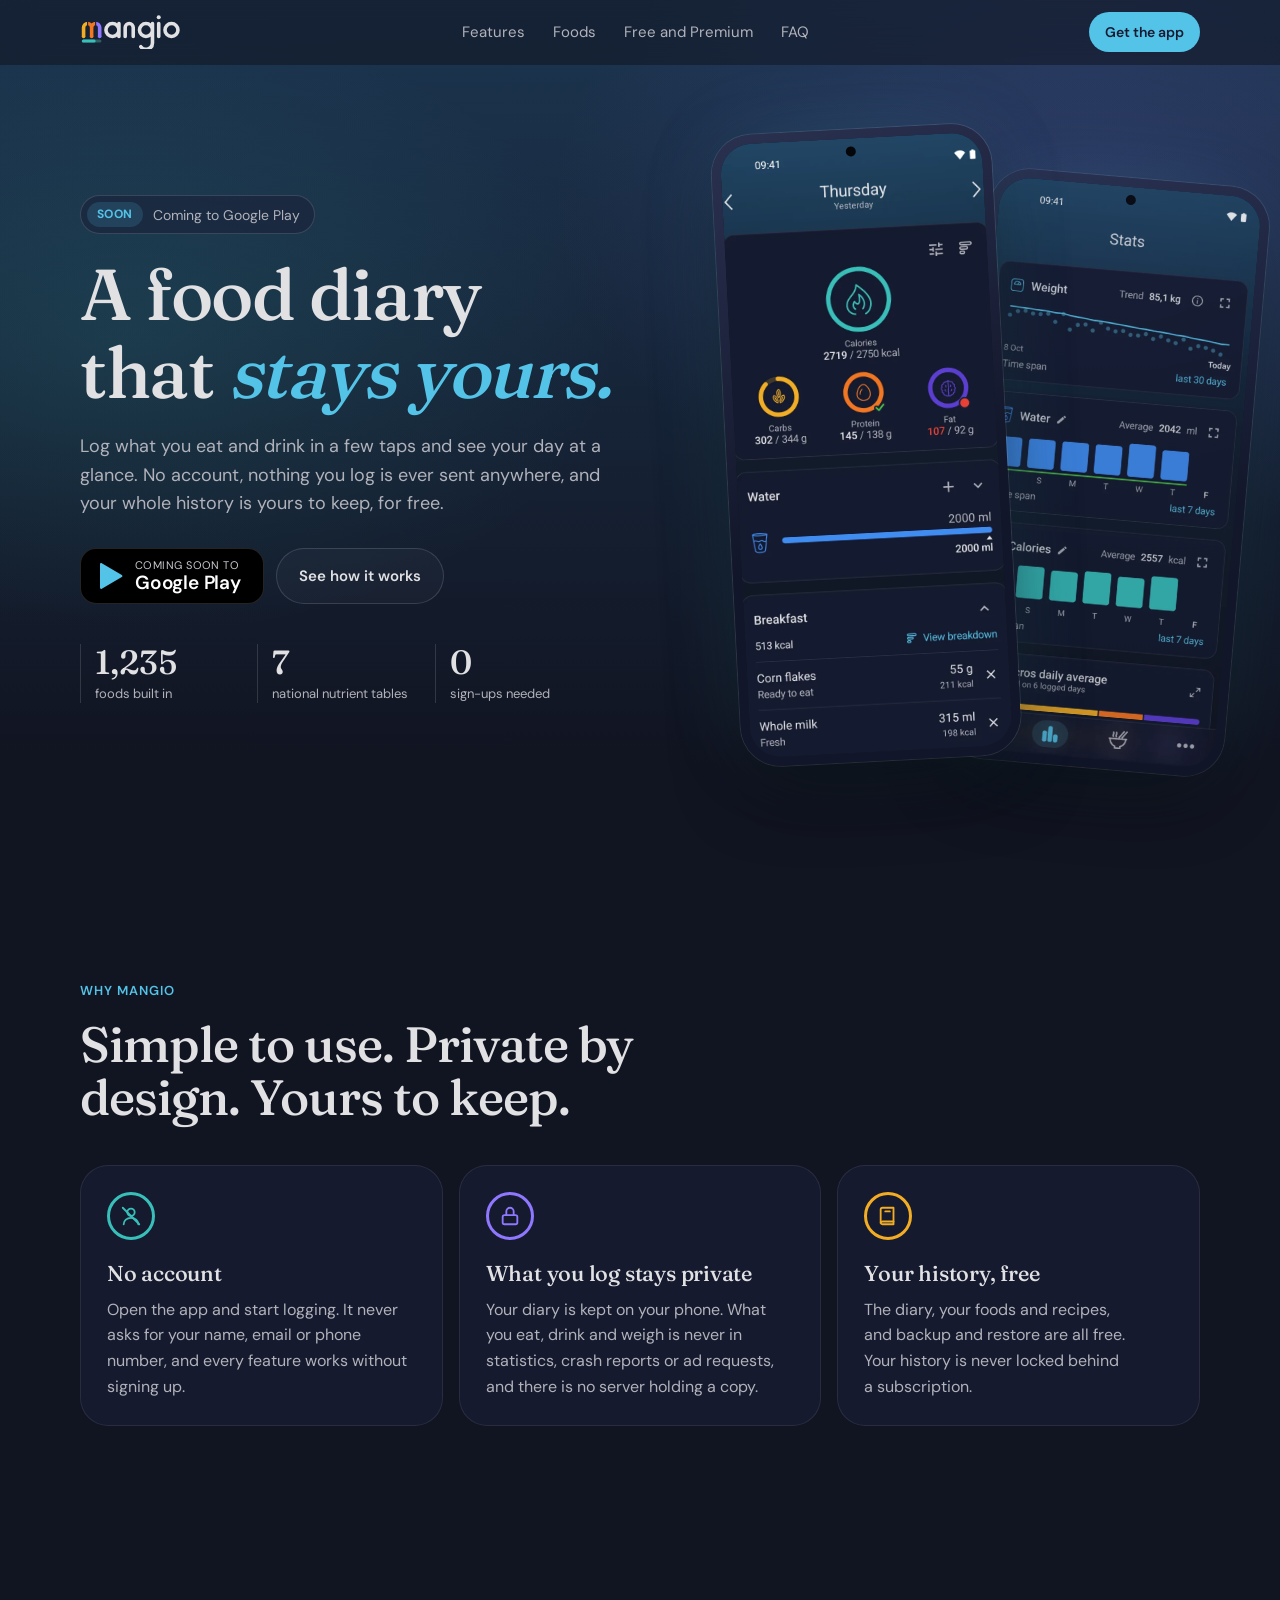
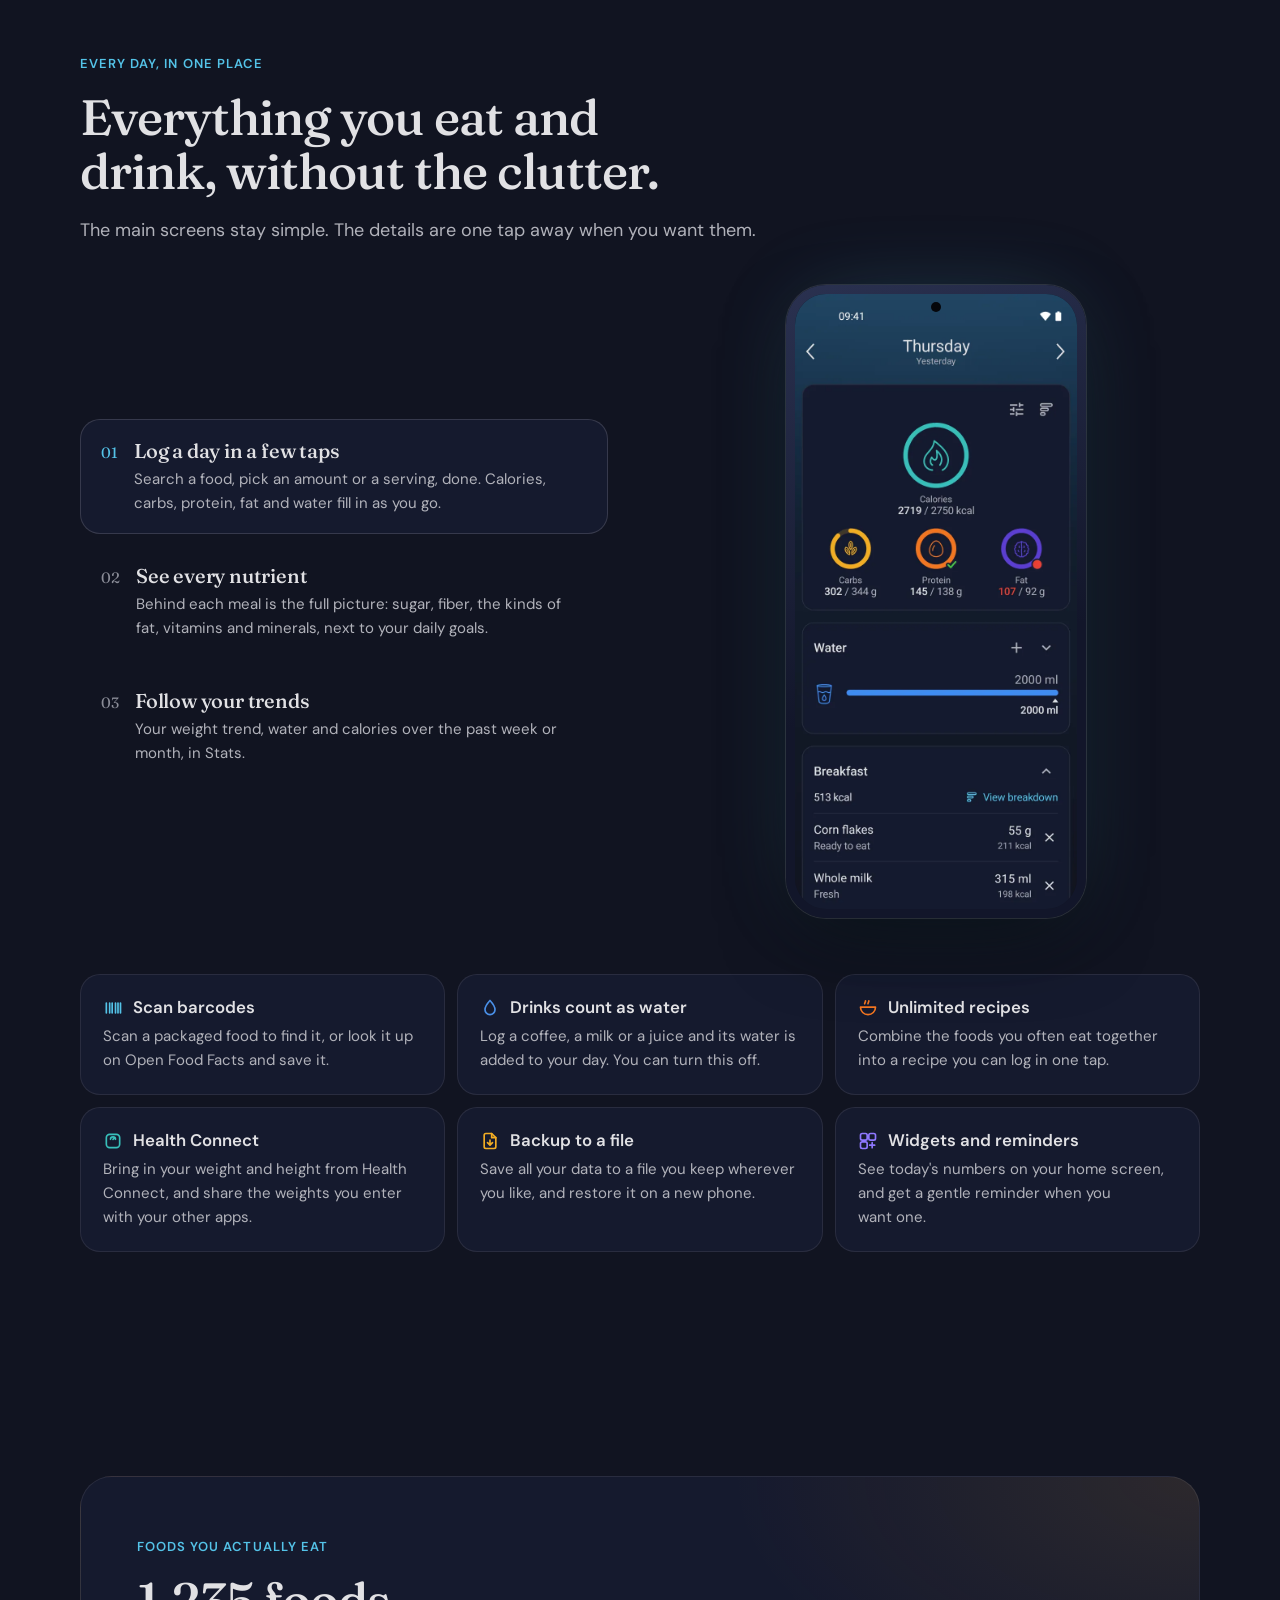
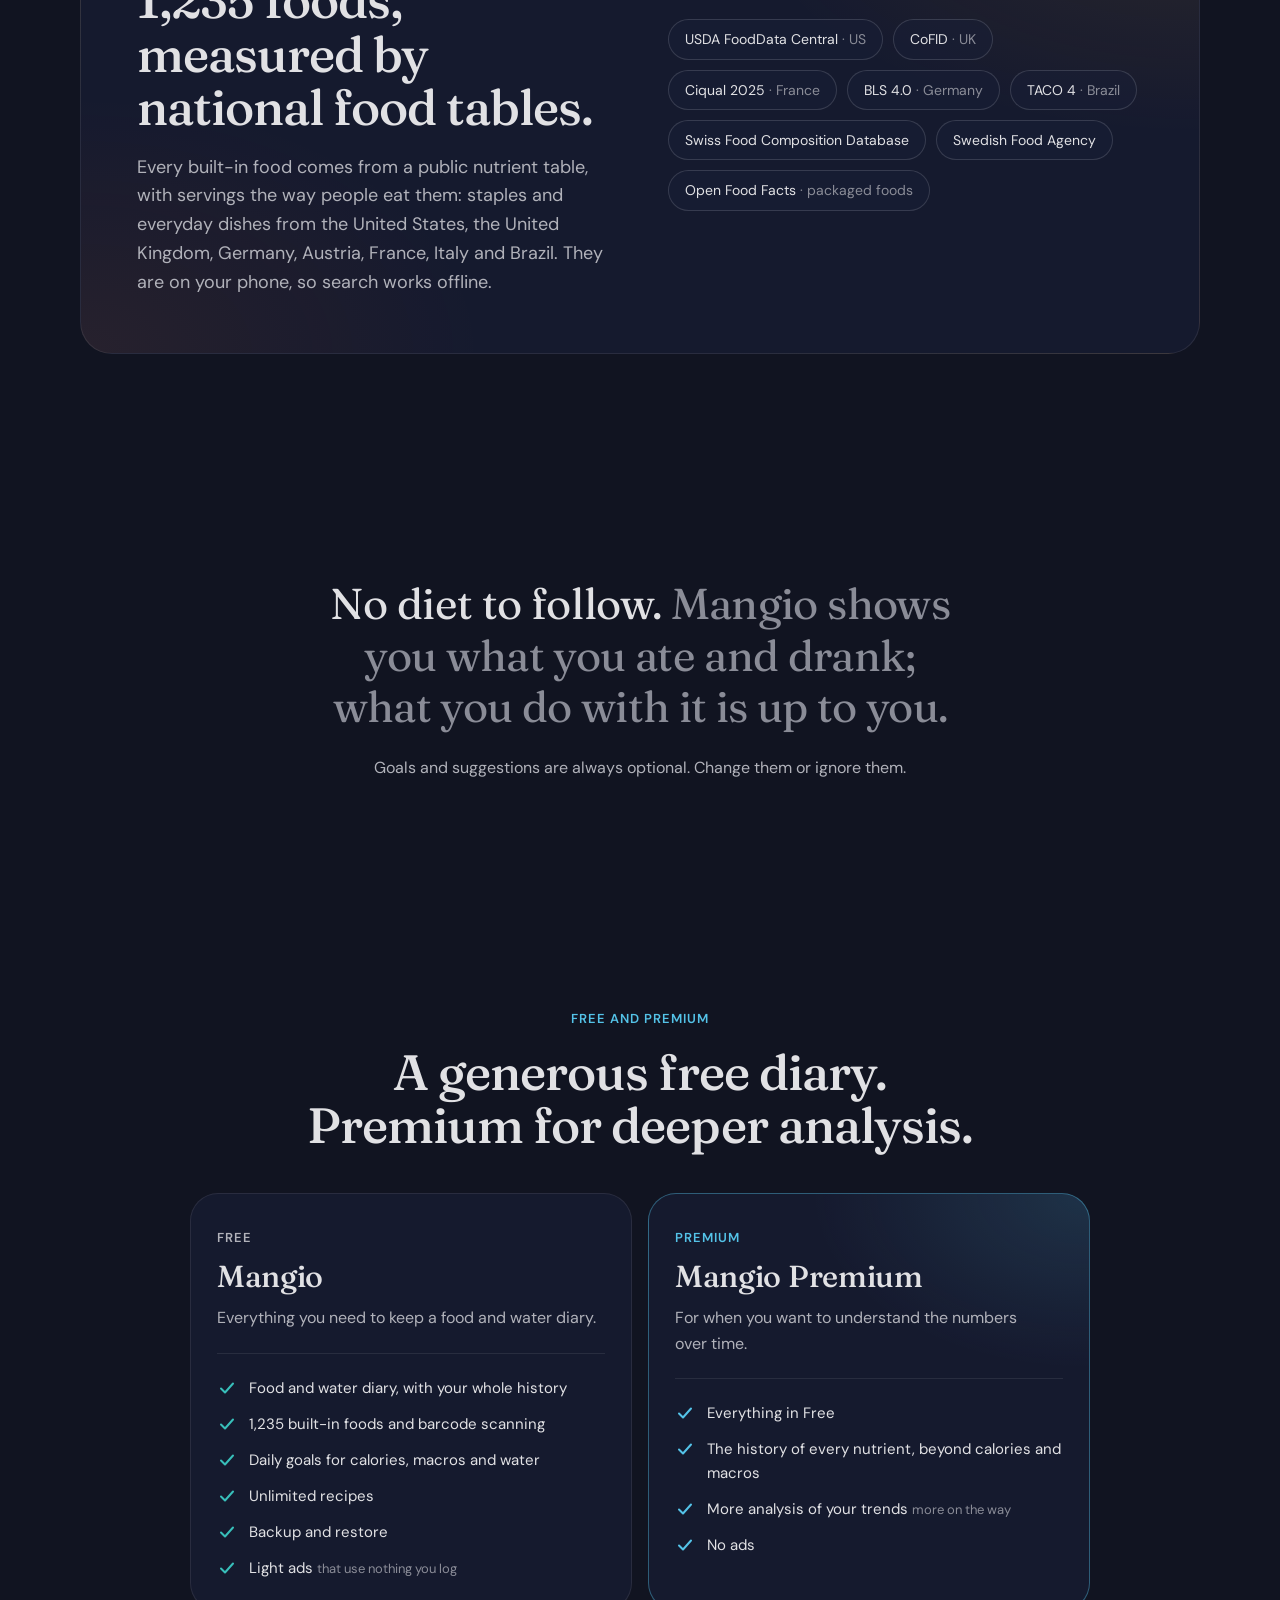
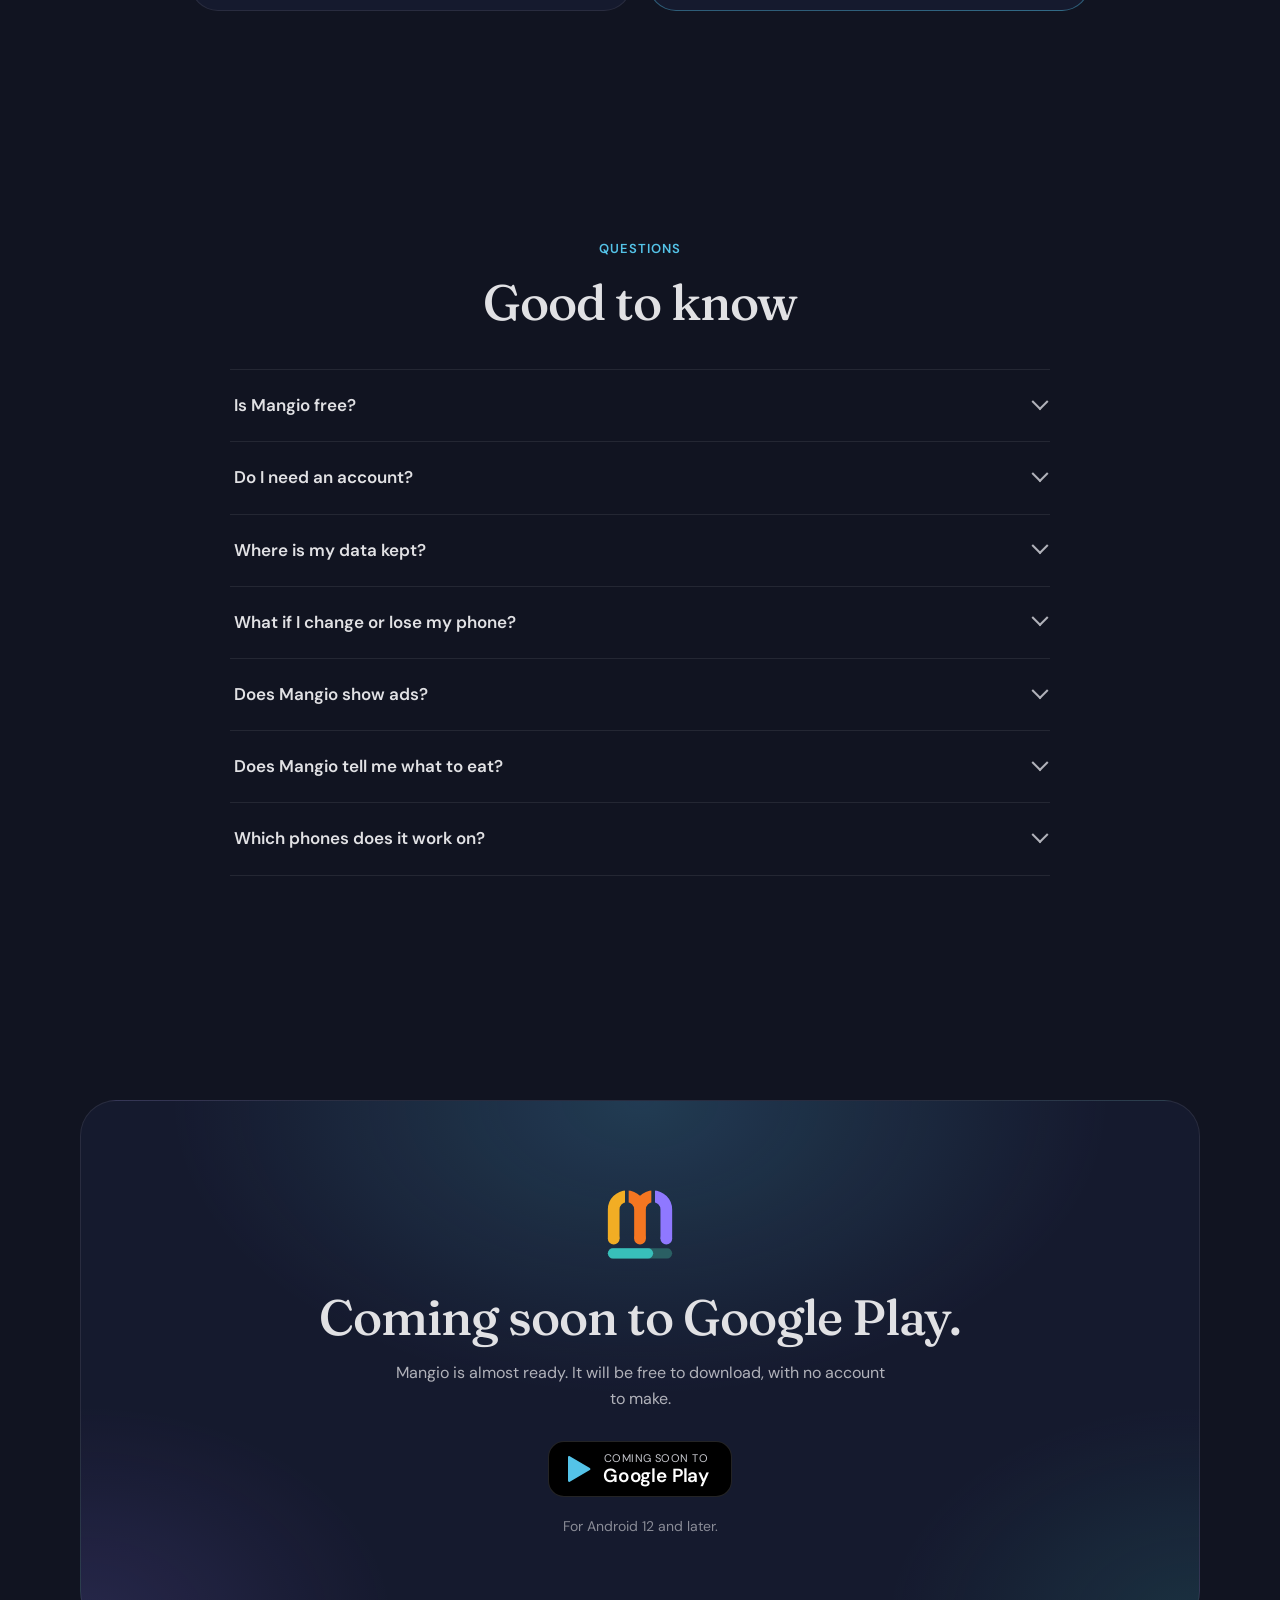
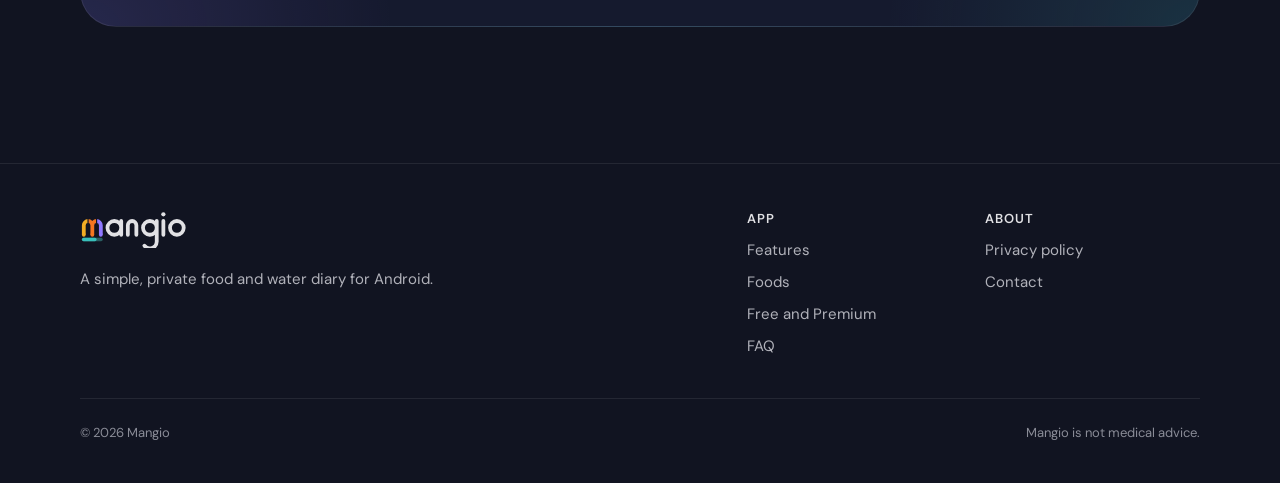
==== index.html @ 632b17ab "First version of the Mangio website: home page, privacy policy and 404, dark only, in the app's colo" ====
<!doctype html>
<html lang="en">
<head>
  <meta charset="utf-8">
  <meta name="viewport" content="width=device-width, initial-scale=1, viewport-fit=cover">
  <title>Mangio: a private food and water diary for Android</title>
  <meta name="description" content="Mangio is a simple food and water diary for Android. No account, what you log is never sent anywhere, 1,235 built-in foods from national nutrient tables, and a free diary that keeps your whole history.">
  <link rel="canonical" href="https://mangiodiary.com/">
  <meta name="theme-color" content="#111421">
  <meta name="color-scheme" content="dark">

  <link rel="icon" href="/favicon.svg" type="image/svg+xml">
  <link rel="apple-touch-icon" href="/assets/img/apple-touch-icon.png">

  <meta property="og:type" content="website">
  <meta property="og:site_name" content="Mangio">
  <meta property="og:title" content="Mangio: a private food and water diary">
  <meta property="og:description" content="Log what you eat and drink in a few taps. No account, nothing you log is sent anywhere, and your whole history is free to keep.">
  <meta property="og:url" content="https://mangiodiary.com/">
  <meta property="og:image" content="https://mangiodiary.com/assets/img/icon-512.png">
  <meta name="twitter:card" content="summary">

  <link rel="preload" href="/assets/fonts/fraunces.woff2" as="font" type="font/woff2" crossorigin>
  <link rel="preload" href="/assets/fonts/dm-sans.woff2" as="font" type="font/woff2" crossorigin>
  <link rel="stylesheet" href="/assets/css/site.css">

  <script type="application/ld+json">
  {
    "@context": "https://schema.org",
    "@type": "MobileApplication",
    "name": "Mangio",
    "alternateName": "Mangio: Food and water diary",
    "operatingSystem": "Android 12 or later",
    "applicationCategory": "HealthApplication",
    "description": "A simple, private food and water diary. No account, 1,235 built-in foods from national nutrient tables, barcode scanning, recipes, and backup to a file.",
    "url": "https://mangiodiary.com/",
    "offers": { "@type": "Offer", "price": "0", "priceCurrency": "EUR" }
  }
  </script>
  <script>document.documentElement.classList.add("js");</script>
</head>
<body>
  <a class="skip" href="#main">Skip to content</a>
  <div class="backdrop" aria-hidden="true"></div>

  <header class="site-header" id="top">
    <nav class="wrap nav" aria-label="Main">
      <a class="brand" href="/" aria-label="Mangio home">
        <svg viewBox="6 10 226 76" role="img" aria-hidden="true"><use href="#wordmark"/></svg>
      </a>
      <ul class="nav-links">
        <li><a href="#features">Features</a></li>
        <li><a href="#foods">Foods</a></li>
        <li><a href="#plans">Free and Premium</a></li>
        <li><a href="#faq">FAQ</a></li>
      </ul>
      <a class="btn btn-primary btn-small" href="#get">Get the app</a>
    </nav>
  </header>

  <main id="main">
    <!-- Hero -->
    <section class="hero">
      <div class="wrap hero-grid">
        <div>
          <span class="pill"><b>Soon</b> Coming to Google Play</span>
          <h1>A food diary that <em>stays yours.</em></h1>
          <p class="lead">Log what you eat and drink in a few taps and see your day at a glance. No account, nothing you log is ever sent anywhere, and your whole history is yours to keep, for free.</p>
          <div class="hero-actions">
            <a class="store" href="#get" aria-label="Coming soon to Google Play">
              <svg viewBox="0 0 26 28" aria-hidden="true"><path d="M3 2.2v23.6c0 .9 1 1.5 1.8 1l20-11.8c.8-.5.8-1.6 0-2.1L4.8 1.2C4 .7 3 1.3 3 2.2z" fill="#54c3e8"/></svg>
              <span><small>Coming soon to</small><strong>Google Play</strong></span>
            </a>
            <a class="btn btn-ghost" href="#features">See how it works</a>
          </div>
          <ul class="facts">
            <li><strong>1,235</strong><span>foods built in</span></li>
            <li><strong>7</strong><span>national nutrient tables</span></li>
            <li><strong>0</strong><span>sign-ups needed</span></li>
          </ul>
        </div>
        <div class="hero-phones">
          <div class="phone phone-back" aria-hidden="true">
            <img src="/assets/img/screen-stats.webp" alt="" width="720" height="1520" loading="lazy">
          </div>
          <div class="phone phone-front">
            <img src="/assets/img/screen-day.webp" alt="A day in Mangio: calories, carbs, protein and fat against the day's goals, water, and breakfast with corn flakes and milk." width="720" height="1520" fetchpriority="high">
          </div>
        </div>
      </div>
    </section>

    <!-- Why -->
    <section class="section" id="why" aria-labelledby="why-title">
      <div class="wrap">
        <div class="section-head reveal">
          <span class="eyebrow">Why Mangio</span>
          <h2 id="why-title">Simple to use. Private by design. Yours to keep.</h2>
        </div>
        <div class="grid-3">
          <article class="card reveal">
            <div class="icon-dot c-calories" aria-hidden="true">
              <svg viewBox="0 0 24 24" fill="none" stroke="currentColor" stroke-width="2" stroke-linecap="round" stroke-linejoin="round"><circle cx="12" cy="8" r="4"/><path d="M4 21c0-4 3.6-7 8-7s8 3 8 7"/><path d="M3 3l18 18"/></svg>
            </div>
            <h3>No account</h3>
            <p>Open the app and start logging. It never asks for your name, email or phone number, and every feature works without signing up.</p>
          </article>
          <article class="card reveal">
            <div class="icon-dot c-fat" aria-hidden="true">
              <svg viewBox="0 0 24 24" fill="none" stroke="currentColor" stroke-width="2" stroke-linecap="round" stroke-linejoin="round"><rect x="4" y="11" width="16" height="10" rx="2"/><path d="M8 11V7a4 4 0 0 1 8 0v4"/></svg>
            </div>
            <h3>What you log stays private</h3>
            <p>Your diary is kept on your phone. What you eat, drink and weigh is never in statistics, crash reports or ad requests, and there is no server holding a copy.</p>
          </article>
          <article class="card reveal">
            <div class="icon-dot c-carbs" aria-hidden="true">
              <svg viewBox="0 0 24 24" fill="none" stroke="currentColor" stroke-width="2" stroke-linecap="round" stroke-linejoin="round"><path d="M4 19.5V5a2 2 0 0 1 2-2h12v18H6a2 2 0 0 1-2-1.5z"/><path d="M4 19.5A2 2 0 0 1 6 18h12"/><path d="M9 7h5"/></svg>
            </div>
            <h3>Your history, free</h3>
            <p>The diary, your foods and recipes, and backup and restore are all free. Your history is never locked behind a subscription.</p>
          </article>
        </div>
      </div>
    </section>

    <!-- Features -->
    <section class="section" id="features" aria-labelledby="features-title">
      <div class="wrap">
        <div class="section-head reveal">
          <span class="eyebrow">Every day, in one place</span>
          <h2 id="features-title">Everything you eat and drink, without the clutter.</h2>
          <p>The main screens stay simple. The details are one tap away when you want them.</p>
        </div>

        <div class="features">
          <div class="phone-wrap reveal">
            <div class="phone phone-swap">
              <img id="feature-shot" src="/assets/img/screen-day.webp" alt="A day in Mangio: calories, carbs, protein and fat against the day's goals, water, and breakfast." width="720" height="1520" loading="lazy">
            </div>
          </div>
          <ul class="feature-list" role="tablist" aria-label="Features">
            <li>
              <button class="feature-tab" role="tab" aria-selected="true" aria-controls="feature-shot"
                      data-src="/assets/img/screen-day.webp"
                      data-alt="A day in Mangio: calories, carbs, protein and fat against the day's goals, water, and breakfast.">
                <span class="num">01</span>
                <h3>Log a day in a few taps</h3>
                <p>Search a food, pick an amount or a serving, done. Calories, carbs, protein, fat and water fill in as you go.</p>
              </button>
            </li>
            <li>
              <button class="feature-tab" role="tab" aria-selected="false" aria-controls="feature-shot"
                      data-src="/assets/img/screen-breakdown.webp"
                      data-alt="A meal's breakdown: energy, carbohydrate, sugar, fiber, protein, the kinds of fat and calcium, each against the day's goal.">
                <span class="num">02</span>
                <h3>See every nutrient</h3>
                <p>Behind each meal is the full picture: sugar, fiber, the kinds of fat, vitamins and minerals, next to your daily goals.</p>
              </button>
            </li>
            <li>
              <button class="feature-tab" role="tab" aria-selected="false" aria-controls="feature-shot"
                      data-src="/assets/img/screen-stats.webp"
                      data-alt="Stats: the weight trend over 30 days, and water and calories for each day of the week.">
                <span class="num">03</span>
                <h3>Follow your trends</h3>
                <p>Your weight trend, water and calories over the past week or month, in Stats.</p>
              </button>
            </li>
          </ul>
        </div>

        <div class="also">
          <article class="card reveal">
            <h3><svg class="c-primary" viewBox="0 0 24 24" fill="none" stroke="currentColor" stroke-width="2" stroke-linecap="round" aria-hidden="true"><path d="M4 6v12M8 6v12M11 6v12M15 6v12M18 6v12M21 6v12"/></svg>Scan barcodes</h3>
            <p>Scan a packaged food to find it, or look it up on Open Food Facts and save it.</p>
          </article>
          <article class="card reveal">
            <h3><svg class="c-water" viewBox="0 0 24 24" fill="none" stroke="currentColor" stroke-width="2" stroke-linejoin="round" aria-hidden="true"><path d="M12 3s6 6.5 6 11a6 6 0 0 1-12 0c0-4.5 6-11 6-11z"/></svg>Drinks count as water</h3>
            <p>Log a coffee, a milk or a juice and its water is added to your day. You can turn this off.</p>
          </article>
          <article class="card reveal">
            <h3><svg class="c-protein" viewBox="0 0 24 24" fill="none" stroke="currentColor" stroke-width="2" stroke-linecap="round" stroke-linejoin="round" aria-hidden="true"><path d="M3 11h18a9 9 0 0 1-18 0z"/><path d="M8 7c0-1.5 1-2 1-3.5M12 7c0-1.5 1-2 1-3.5"/></svg>Unlimited recipes</h3>
            <p>Combine the foods you often eat together into a recipe you can log in one tap.</p>
          </article>
          <article class="card reveal">
            <h3><svg class="c-calories" viewBox="0 0 24 24" fill="none" stroke="currentColor" stroke-width="2" stroke-linecap="round" stroke-linejoin="round" aria-hidden="true"><rect x="4" y="4" width="16" height="16" rx="4"/><path d="M9 10a3 3 0 0 1 6 0M12 10l1.5-1.5"/></svg>Health Connect</h3>
            <p>Bring in your weight and height from Health Connect, and share the weights you enter with your other apps.</p>
          </article>
          <article class="card reveal">
            <h3><svg class="c-carbs" viewBox="0 0 24 24" fill="none" stroke="currentColor" stroke-width="2" stroke-linecap="round" stroke-linejoin="round" aria-hidden="true"><path d="M14 3H7a2 2 0 0 0-2 2v14a2 2 0 0 0 2 2h10a2 2 0 0 0 2-2V8z"/><path d="M14 3v5h5M12 11v6M9 14l3 3 3-3"/></svg>Backup to a file</h3>
            <p>Save all your data to a file you keep wherever you like, and restore it on a new phone.</p>
          </article>
          <article class="card reveal">
            <h3><svg class="c-fat" viewBox="0 0 24 24" fill="none" stroke="currentColor" stroke-width="2" stroke-linecap="round" stroke-linejoin="round" aria-hidden="true"><rect x="3" y="3" width="8" height="8" rx="2"/><rect x="13" y="3" width="8" height="8" rx="2"/><rect x="3" y="13" width="8" height="8" rx="2"/><path d="M17 14v6M14 17h6"/></svg>Widgets and reminders</h3>
            <p>See today's numbers on your home screen, and get a gentle reminder when you want one.</p>
          </article>
        </div>
      </div>
    </section>

    <!-- Foods -->
    <section class="section" id="foods" aria-labelledby="foods-title">
      <div class="wrap">
        <div class="foods-panel reveal">
          <div>
            <span class="eyebrow">Foods you actually eat</span>
            <h2 id="foods-title">1,235 foods, measured by national food tables.</h2>
            <p class="lead" style="margin-top:18px">Every built-in food comes from a public nutrient table, with servings the way people eat them: staples and everyday dishes from the United States, the United Kingdom, Germany, Austria, France, Italy and Brazil. They are on your phone, so search works offline.</p>
          </div>
          <ul class="sources" aria-label="Nutrient sources">
            <li>USDA FoodData Central <span>· US</span></li>
            <li>CoFID <span>· UK</span></li>
            <li>Ciqual 2025 <span>· France</span></li>
            <li>BLS 4.0 <span>· Germany</span></li>
            <li>TACO 4 <span>· Brazil</span></li>
            <li>Swiss Food Composition Database</li>
            <li>Swedish Food Agency</li>
            <li>Open Food Facts <span>· packaged foods</span></li>
          </ul>
        </div>
      </div>
    </section>

    <!-- Statement -->
    <section class="section statement" aria-label="How Mangio works">
      <div class="wrap reveal">
        <blockquote>No diet to follow. <span>Mangio shows you what you ate and drank; what you do with it is up to you.</span></blockquote>
        <p>Goals and suggestions are always optional. Change them or ignore them.</p>
      </div>
    </section>

    <!-- Plans -->
    <section class="section" id="plans" aria-labelledby="plans-title">
      <div class="wrap">
        <div class="section-head center reveal">
          <span class="eyebrow">Free and Premium</span>
          <h2 id="plans-title">A generous free diary. Premium for deeper analysis.</h2>
        </div>
        <div class="plans">
          <article class="card plan reveal">
            <span class="tag">Free</span>
            <h3>Mangio</h3>
            <p>Everything you need to keep a food and water diary.</p>
            <ul>
              <li><svg viewBox="0 0 20 20" fill="none" stroke="currentColor" stroke-width="2" stroke-linecap="round" stroke-linejoin="round" aria-hidden="true"><path d="M4 10.5l4 4 8-9"/></svg><span>Food and water diary, with your whole history</span></li>
              <li><svg viewBox="0 0 20 20" fill="none" stroke="currentColor" stroke-width="2" stroke-linecap="round" stroke-linejoin="round" aria-hidden="true"><path d="M4 10.5l4 4 8-9"/></svg><span>1,235 built-in foods and barcode scanning</span></li>
              <li><svg viewBox="0 0 20 20" fill="none" stroke="currentColor" stroke-width="2" stroke-linecap="round" stroke-linejoin="round" aria-hidden="true"><path d="M4 10.5l4 4 8-9"/></svg><span>Daily goals for calories, macros and water</span></li>
              <li><svg viewBox="0 0 20 20" fill="none" stroke="currentColor" stroke-width="2" stroke-linecap="round" stroke-linejoin="round" aria-hidden="true"><path d="M4 10.5l4 4 8-9"/></svg><span>Unlimited recipes</span></li>
              <li><svg viewBox="0 0 20 20" fill="none" stroke="currentColor" stroke-width="2" stroke-linecap="round" stroke-linejoin="round" aria-hidden="true"><path d="M4 10.5l4 4 8-9"/></svg><span>Backup and restore</span></li>
              <li><svg viewBox="0 0 20 20" fill="none" stroke="currentColor" stroke-width="2" stroke-linecap="round" stroke-linejoin="round" aria-hidden="true"><path d="M4 10.5l4 4 8-9"/></svg><span>Light ads <small>that use nothing you log</small></span></li>
            </ul>
          </article>
          <article class="card plan premium reveal">
            <span class="tag">Premium</span>
            <h3>Mangio Premium</h3>
            <p>For when you want to understand the numbers over time.</p>
            <ul>
              <li><svg viewBox="0 0 20 20" fill="none" stroke="currentColor" stroke-width="2" stroke-linecap="round" stroke-linejoin="round" aria-hidden="true"><path d="M4 10.5l4 4 8-9"/></svg><span>Everything in Free</span></li>
              <li><svg viewBox="0 0 20 20" fill="none" stroke="currentColor" stroke-width="2" stroke-linecap="round" stroke-linejoin="round" aria-hidden="true"><path d="M4 10.5l4 4 8-9"/></svg><span>The history of every nutrient, beyond calories and macros</span></li>
              <li><svg viewBox="0 0 20 20" fill="none" stroke="currentColor" stroke-width="2" stroke-linecap="round" stroke-linejoin="round" aria-hidden="true"><path d="M4 10.5l4 4 8-9"/></svg><span>More analysis of your trends <small>more on the way</small></span></li>
              <li><svg viewBox="0 0 20 20" fill="none" stroke="currentColor" stroke-width="2" stroke-linecap="round" stroke-linejoin="round" aria-hidden="true"><path d="M4 10.5l4 4 8-9"/></svg><span>No ads</span></li>
            </ul>
          </article>
        </div>
      </div>
    </section>

    <!-- FAQ -->
    <section class="section" id="faq" aria-labelledby="faq-title">
      <div class="wrap">
        <div class="section-head center reveal">
          <span class="eyebrow">Questions</span>
          <h2 id="faq-title">Good to know</h2>
        </div>
        <div class="faq">
          <details>
            <summary>Is Mangio free?</summary>
            <div class="answer"><p>Yes. The diary, the built-in foods, barcode scanning, recipes, and backup and restore are free. Premium adds deeper analysis and removes the ads.</p></div>
          </details>
          <details>
            <summary>Do I need an account?</summary>
            <div class="answer"><p>No. Mangio never asks for your name, email or phone number, and every feature works without signing up.</p></div>
          </details>
          <details>
            <summary>Where is my data kept?</summary>
            <div class="answer">
              <p>On your phone. Your foods, meals, water, weight and goals are stored in the app, and every number you see is worked out on the phone. What you log is never sent to a server, to statistics, to crash reports or to ads.</p>
              <p>The <a href="/privacy/">privacy policy</a> lists exactly what the app does send, such as a barcode when you look one up.</p>
            </div>
          </details>
          <details>
            <summary>What if I change or lose my phone?</summary>
            <div class="answer">
              <p>Make a backup from time to time: Mangio saves all of your data to a file, and you choose where it goes. Restore it on your new phone. Android's own backup to your Google account, if it is on, can also bring your data across.</p>
              <p>Because there is no account and no server, nobody else has a copy, so keeping a backup is up to you.</p>
            </div>
          </details>
          <details>
            <summary>Does Mangio show ads?</summary>
            <div class="answer"><p>The free app shows light ads from Google. Nothing you log is ever passed to them: no food, meal, water, weight or goal. Where the law asks, you choose whether ads can be personalised. Premium removes the ads.</p></div>
          </details>
          <details>
            <summary>Does Mangio tell me what to eat?</summary>
            <div class="answer"><p>No. Mangio does not follow a diet or judge what you eat. Goals are worked out from general formulas and from what you enter, and you can change them or ignore them. Nothing in the app is medical advice; talk to a doctor or a dietitian before you change how you eat.</p></div>
          </details>
          <details>
            <summary>Which phones does it work on?</summary>
            <div class="answer"><p>Android phones with Android 12 or later.</p></div>
          </details>
        </div>
      </div>
    </section>

    <!-- Closing CTA -->
    <section class="section" id="get" aria-labelledby="get-title">
      <div class="wrap">
        <div class="cta reveal">
          <svg class="mark" viewBox="6 24 52 52" aria-hidden="true"><use href="#mark"/></svg>
          <h2 id="get-title">Coming soon to Google Play.</h2>
          <p>Mangio is almost ready. It will be free to download, with no account to make.</p>
          <div class="hero-actions">
            <span class="store" aria-label="Coming soon to Google Play">
              <svg viewBox="0 0 26 28" aria-hidden="true"><path d="M3 2.2v23.6c0 .9 1 1.5 1.8 1l20-11.8c.8-.5.8-1.6 0-2.1L4.8 1.2C4 .7 3 1.3 3 2.2z" fill="#54c3e8"/></svg>
              <span><small>Coming soon to</small><strong>Google Play</strong></span>
            </span>
          </div>
          <p class="note">For Android 12 and later.</p>
        </div>
      </div>
    </section>
  </main>

  <footer class="site-footer">
    <div class="wrap">
      <div class="footer-grid">
        <div>
          <a class="brand" href="/" aria-label="Mangio home">
            <svg viewBox="6 10 226 76" aria-hidden="true"><use href="#wordmark"/></svg>
          </a>
          <p>A simple, private food and water diary for Android.</p>
        </div>
        <div class="footer-cols">
          <div>
            <h2>App</h2>
            <ul>
              <li><a href="/#features">Features</a></li>
              <li><a href="/#foods">Foods</a></li>
              <li><a href="/#plans">Free and Premium</a></li>
              <li><a href="/#faq">FAQ</a></li>
            </ul>
          </div>
          <div>
            <h2>About</h2>
            <ul>
              <li><a href="/privacy/">Privacy policy</a></li>
              <li><a href="mailto:aberranttool@gmail.com">Contact</a></li>
            </ul>
          </div>
        </div>
      </div>
      <div class="legal">
        <span>© <span data-year>2026</span> Mangio</span>
        <span>Mangio is not medical advice.</span>
      </div>
    </div>
  </footer>

  <!-- Logo, from the app's logo_mark and logo_angio drawables (240 x 100 grid) -->
  <svg width="0" height="0" style="position:absolute" aria-hidden="true" focusable="false">
    <defs>
      <clipPath id="mark-clip"><path d="M0,0 H21.75 V100 H0 Z M24.25,0 H39.75 V100 H24.25 Z M42.25,0 H70 V100 H42.25 Z"/></clipPath>
      <g id="mark">
        <g clip-path="url(#mark-clip)" fill="none" stroke-width="8">
          <path d="M14,58 V38 A9,9 0 0,1 23,29" stroke="#F2AD24"/>
          <path d="M23,29 A9,9 0 0,1 32,38 V58 M32,38 A9,9 0 0,1 41,29" stroke="#F47621"/>
          <path d="M41,29 A9,9 0 0,1 50,38 V58" stroke="#8F78FF"/>
          <circle cx="14" cy="58" r="4" fill="#F2AD24" stroke="none"/>
          <circle cx="32" cy="58" r="4" fill="#F47621" stroke="none"/>
          <circle cx="50" cy="58" r="4" fill="#8F78FF" stroke="none"/>
        </g>
        <path d="M13.5,64.5 H50.5 A3.5,3.5 0 0,1 50.5,71.5 H13.5 A3.5,3.5 0 0,1 13.5,64.5 Z" fill="#2A5F63"/>
        <path d="M13.5,64.5 H37.5 A3.5,3.5 0 0,1 37.5,71.5 H13.5 A3.5,3.5 0 0,1 13.5,64.5 Z" fill="#38BFBA"/>
      </g>
      <g id="wordmark">
        <use href="#mark"/>
        <path d="M64,43.5 A14.5,14.5 0 1,0 93,43.5 A14.5,14.5 0 1,0 64,43.5 M93,29 V58 M107,58 V38 A9,9 0 0,1 125,38 V58 M139,43.5 A14.5,14.5 0 1,0 168,43.5 A14.5,14.5 0 1,0 139,43.5 M168,29 V72 A14.5,14.5 0 0,1 142,81 M182,29 V58 M196,43.5 A14.5,14.5 0 1,0 225,43.5 A14.5,14.5 0 1,0 196,43.5" fill="none" stroke="#e1e1e4" stroke-width="8" stroke-linecap="round"/>
        <circle cx="182" cy="15" r="4.5" fill="#e1e1e4"/>
      </g>
    </defs>
  </svg>

  <script src="/assets/js/site.js" defer></script>
</body>
</html>
---- assets/css/site.css ----
/* Mangio website. Dark only, colours from the app's dark theme (core/design Theme.kt, colors.xml). */

@font-face {
  font-family: "Fraunces";
  src: url("../fonts/fraunces.woff2") format("woff2");
  font-weight: 100 900;
  font-style: normal;
  font-display: swap;
}

@font-face {
  font-family: "DM Sans";
  src: url("../fonts/dm-sans.woff2") format("woff2");
  font-weight: 100 1000;
  font-style: normal;
  font-display: swap;
}

:root {
  color-scheme: dark;

  /* App theme */
  --bg: #111421;
  --bg-deep: #0c0e18;
  --bg-top: #1c3550;
  --surface: #1a1f38;
  --surface-soft: rgba(26, 31, 56, 0.6);
  --text: #e1e1e4;
  --muted: #b1b2ba;
  --faint: #8a8c97;
  --primary: #54c3e8;
  --on-primary: #151a30;
  --line: rgba(225, 225, 228, 0.09);
  --line-strong: rgba(225, 225, 228, 0.16);

  /* Nutrient colours, as in the app and its logo */
  --calories: #38bfba;
  --carbs: #f2ad24;
  --protein: #f47621;
  --fat: #8f78ff;
  --water: #4a90e8;
  --success: #48c942;

  --serif: "Fraunces", Georgia, "Times New Roman", serif;
  --sans: "DM Sans", system-ui, -apple-system, "Segoe UI", Roboto, sans-serif;

  --gutter: 20px;
  --max: 1160px;
  --radius-lg: 28px;
  --radius-md: 20px;
}

*,
*::before,
*::after {
  box-sizing: border-box;
}

html {
  -webkit-text-size-adjust: 100%;
  text-size-adjust: 100%;
  scroll-behavior: smooth;
  scroll-padding-top: 84px;
}

@media (prefers-reduced-motion: reduce) {
  html {
    scroll-behavior: auto;
  }

  *,
  *::before,
  *::after {
    transition: none !important;
    animation: none !important;
  }
}

body {
  margin: 0;
  background: var(--bg);
  color: var(--text);
  font-family: var(--sans);
  font-size: 16px;
  line-height: 1.6;
  -webkit-font-smoothing: antialiased;
  overflow-x: hidden;
}

img,
svg {
  display: block;
  max-width: 100%;
}

a {
  color: var(--primary);
  text-decoration-thickness: 1px;
  text-underline-offset: 3px;
}

a:hover {
  color: #8ad8f2;
}

:focus-visible {
  outline: 2px solid var(--primary);
  outline-offset: 3px;
  border-radius: 6px;
}

h1,
h2,
h3 {
  font-family: var(--serif);
  font-weight: 500;
  line-height: 1.08;
  letter-spacing: -0.02em;
  margin: 0;
  text-wrap: balance;
  font-variation-settings: "SOFT" 50, "WONK" 0;
}

h1 {
  font-size: clamp(2.6rem, 9vw, 4.5rem);
}

h2 {
  font-size: clamp(2rem, 6.4vw, 3.1rem);
}

h3 {
  font-size: 1.35rem;
  line-height: 1.25;
  letter-spacing: -0.01em;
}

p {
  margin: 0;
  text-wrap: pretty;
}

.wrap {
  width: 100%;
  max-width: var(--max);
  margin: 0 auto;
  padding: 0 var(--gutter);
}

.skip {
  position: absolute;
  left: -9999px;
  top: 8px;
  z-index: 100;
  background: var(--primary);
  color: var(--on-primary);
  padding: 8px 14px;
  border-radius: 999px;
}

.skip:focus {
  left: 8px;
}

/* Page background: the app's blue-to-night gradient, with soft nutrient-coloured glows */
.backdrop {
  position: absolute;
  inset: 0 0 auto 0;
  height: 1100px;
  z-index: -1;
  pointer-events: none;
  background:
    radial-gradient(60% 45% at 85% 18%, rgba(143, 120, 255, 0.16), transparent 70%),
    radial-gradient(55% 40% at 10% 30%, rgba(56, 191, 186, 0.14), transparent 70%),
    linear-gradient(180deg, var(--bg-top) 0%, var(--bg) 70%);
}

/* Header */
.site-header {
  position: sticky;
  top: 0;
  z-index: 50;
  backdrop-filter: blur(14px);
  -webkit-backdrop-filter: blur(14px);
  background: rgba(17, 20, 33, 0.55);
  border-bottom: 1px solid transparent;
  transition: border-color 0.2s, background 0.2s;
}

.site-header.scrolled {
  background: rgba(17, 20, 33, 0.82);
  border-bottom-color: var(--line);
}

.nav {
  display: flex;
  align-items: center;
  justify-content: space-between;
  gap: 16px;
  height: 64px;
}

.brand {
  display: inline-flex;
  align-items: center;
  color: var(--text);
}

.brand svg {
  height: 34px;
  width: auto;
}

.nav-links {
  display: none;
  list-style: none;
  margin: 0;
  padding: 0;
  gap: 28px;
}

.nav-links a {
  color: var(--muted);
  text-decoration: none;
  font-size: 15px;
}

.nav-links a:hover {
  color: var(--text);
}

@media (min-width: 820px) {
  .nav-links {
    display: flex;
  }
}

/* Buttons */
.btn {
  display: inline-flex;
  align-items: center;
  justify-content: center;
  gap: 10px;
  min-height: 48px;
  padding: 0 22px;
  border-radius: 999px;
  font-family: var(--sans);
  font-size: 15px;
  font-weight: 600;
  text-decoration: none;
  white-space: nowrap;
  transition: transform 0.15s, background 0.15s, border-color 0.15s;
}

.btn:active {
  transform: scale(0.98);
}

.btn-primary {
  background: var(--primary);
  color: var(--on-primary);
}

.btn-primary:hover {
  background: #7bd3ef;
  color: var(--on-primary);
}

.btn-ghost {
  color: var(--text);
  border: 1px solid var(--line-strong);
  background: rgba(225, 225, 228, 0.03);
}

.btn-ghost:hover {
  color: var(--text);
  border-color: rgba(225, 225, 228, 0.32);
}

.btn-small {
  min-height: 40px;
  padding: 0 16px;
  font-size: 14px;
}

/* Google Play button, drawn from shapes; "Coming soon" until the listing is live */
.store {
  display: inline-flex;
  align-items: center;
  gap: 12px;
  min-height: 56px;
  padding: 8px 22px 8px 16px;
  border-radius: 16px;
  background: #000;
  border: 1px solid var(--line-strong);
  color: #fff;
  text-decoration: none;
}

.store:hover {
  color: #fff;
  border-color: rgba(225, 225, 228, 0.36);
}

.store svg {
  width: 26px;
  height: 28px;
  flex: none;
}

.store span {
  display: flex;
  flex-direction: column;
  line-height: 1.15;
}

.store small {
  font-size: 11px;
  letter-spacing: 0.04em;
  text-transform: uppercase;
  color: #c9cad0;
}

.store strong {
  font-size: 19px;
  font-weight: 600;
  letter-spacing: -0.01em;
}

/* Small labels */
.eyebrow {
  display: inline-flex;
  align-items: center;
  gap: 8px;
  font-size: 13px;
  font-weight: 600;
  letter-spacing: 0.08em;
  text-transform: uppercase;
  color: var(--primary);
  margin-bottom: 16px;
}

.pill {
  display: inline-flex;
  align-items: center;
  gap: 10px;
  padding: 6px 14px 6px 6px;
  border-radius: 999px;
  border: 1px solid var(--line-strong);
  background: rgba(26, 31, 56, 0.55);
  color: var(--muted);
  font-size: 14px;
}

.pill b {
  padding: 3px 10px;
  border-radius: 999px;
  background: rgba(84, 195, 232, 0.16);
  color: var(--primary);
  font-size: 12px;
  font-weight: 700;
  letter-spacing: 0.04em;
  text-transform: uppercase;
}

/* Hero */
.hero {
  padding: 40px 0 72px;
}

.hero-grid {
  display: grid;
  gap: 48px;
  align-items: center;
}

.hero h1 {
  margin: 22px 0 20px;
}

.hero h1 em {
  font-style: italic;
  color: var(--primary);
}

.lead {
  font-size: 18px;
  color: var(--muted);
  max-width: 34em;
}

.hero-actions {
  display: flex;
  flex-wrap: wrap;
  gap: 12px;
  margin-top: 30px;
}

.facts {
  display: grid;
  grid-template-columns: repeat(3, minmax(0, 1fr));
  gap: 12px;
  margin: 40px 0 0;
  padding: 0;
  list-style: none;
  max-width: 520px;
}

.facts li {
  border-left: 1px solid var(--line-strong);
  padding-left: 14px;
}

.facts strong {
  display: block;
  font-family: var(--serif);
  font-weight: 500;
  font-size: clamp(1.6rem, 6vw, 2.1rem);
  line-height: 1.1;
  color: var(--text);
}

.facts span {
  display: block;
  font-size: 13px;
  line-height: 1.35;
  color: var(--muted);
  margin-top: 4px;
}

.hero-phones {
  position: relative;
  display: flex;
  justify-content: center;
  padding: 0 0 8px;
}

.hero-phones .phone-back {
  display: none;
}

@media (min-width: 560px) {
  .hero-phones .phone-back {
    display: block;
    position: absolute;
    left: 50%;
    top: 48px;
    transform: translateX(10%) rotate(5deg);
    opacity: 0.85;
  }

  .hero-phones .phone-front {
    transform: translateX(-26%) rotate(-3deg);
  }
}

@media (min-width: 960px) {
  .hero {
    padding: 64px 0 96px;
  }

  .hero-grid {
    grid-template-columns: 1.05fr 1fr;
  }

  .hero-phones {
    min-height: 640px;
  }
}

/* Phone mockup */
.phone {
  position: relative;
  width: min(280px, 72vw);
  aspect-ratio: 1080 / 2280;
  border-radius: 40px;
  padding: 9px;
  background: linear-gradient(160deg, #2a3150, #12162a 60%);
  box-shadow:
    0 0 0 1px rgba(225, 225, 228, 0.12),
    0 30px 80px -20px rgba(0, 0, 0, 0.7),
    0 0 90px -30px rgba(84, 195, 232, 0.35);
}

.phone::before {
  /* Camera punch hole */
  content: "";
  position: absolute;
  top: 17px;
  left: 50%;
  width: 10px;
  height: 10px;
  margin-left: -5px;
  border-radius: 50%;
  background: #05060a;
  z-index: 2;
}

.phone img {
  width: 100%;
  height: 100%;
  object-fit: cover;
  object-position: top;
  border-radius: 31px;
  background: var(--bg);
}

/* Sections */
.section {
  padding: 72px 0;
}

@media (min-width: 960px) {
  .section {
    padding: 112px 0;
  }
}

.section-head {
  max-width: 720px;
  margin-bottom: 40px;
}

.section-head p {
  margin-top: 18px;
  font-size: 18px;
  color: var(--muted);
}

.center {
  text-align: center;
  margin-left: auto;
  margin-right: auto;
}

.card {
  background: var(--surface-soft);
  border: 1px solid var(--line);
  border-radius: var(--radius-lg);
  padding: 26px;
}

.card p {
  color: var(--muted);
  margin-top: 10px;
}

.grid-3 {
  display: grid;
  gap: 16px;
}

@media (min-width: 760px) {
  .grid-3 {
    grid-template-columns: repeat(3, 1fr);
  }
}

.icon-dot {
  width: 48px;
  height: 48px;
  border-radius: 50%;
  display: grid;
  place-items: center;
  margin-bottom: 20px;
  border: 3px solid currentColor;
}

.icon-dot svg {
  width: 22px;
  height: 22px;
}

.c-calories { color: var(--calories); }
.c-carbs { color: var(--carbs); }
.c-protein { color: var(--protein); }
.c-fat { color: var(--fat); }
.c-water { color: var(--water); }
.c-primary { color: var(--primary); }

/* Feature switcher */
.features {
  display: grid;
  gap: 40px;
  align-items: center;
}

.features .phone-wrap {
  display: flex;
  justify-content: center;
}

.feature-list {
  display: grid;
  gap: 10px;
  margin: 0;
  padding: 0;
  list-style: none;
}

.feature-tab {
  width: 100%;
  text-align: left;
  font: inherit;
  color: inherit;
  cursor: pointer;
  background: transparent;
  border: 1px solid transparent;
  border-radius: var(--radius-md);
  padding: 18px 20px;
  display: grid;
  grid-template-columns: auto 1fr;
  gap: 4px 16px;
  transition: background 0.2s, border-color 0.2s;
}

.feature-tab:hover {
  background: rgba(26, 31, 56, 0.4);
}

.feature-tab[aria-selected="true"] {
  background: var(--surface-soft);
  border-color: var(--line-strong);
}

.feature-tab .num {
  grid-row: span 2;
  font-family: var(--serif);
  font-size: 15px;
  color: var(--faint);
  padding-top: 3px;
}

.feature-tab[aria-selected="true"] .num {
  color: var(--primary);
}

.feature-tab h3 {
  font-size: 1.25rem;
}

.feature-tab p {
  color: var(--muted);
  font-size: 15px;
}

.phone-swap img {
  transition: opacity 0.25s;
}

@media (min-width: 900px) {
  .features {
    grid-template-columns: 1fr 1fr;
    gap: 64px;
  }

  .features .phone-wrap {
    order: 2;
  }

  .phone-swap {
    width: 300px;
  }
}

/* "And also" grid */
.also {
  display: grid;
  gap: 12px;
  margin-top: 56px;
}

@media (min-width: 560px) {
  .also {
    grid-template-columns: repeat(2, 1fr);
  }
}

@media (min-width: 960px) {
  .also {
    grid-template-columns: repeat(3, 1fr);
  }
}

.also .card {
  padding: 22px;
  border-radius: var(--radius-md);
}

.also h3 {
  font-family: var(--sans);
  font-weight: 600;
  font-size: 1.05rem;
  letter-spacing: 0;
  display: flex;
  align-items: center;
  gap: 10px;
}

.also h3 svg {
  width: 20px;
  height: 20px;
  flex: none;
}

.also p {
  font-size: 15px;
  margin-top: 6px;
}

/* Food sources */
.sources {
  display: flex;
  flex-wrap: wrap;
  gap: 10px;
  margin: 0;
  padding: 0;
  list-style: none;
}

.sources li {
  border: 1px solid var(--line-strong);
  background: rgba(26, 31, 56, 0.45);
  border-radius: 999px;
  padding: 8px 16px;
  font-size: 14px;
  color: var(--text);
}

.sources li span {
  color: var(--faint);
}

.foods-panel {
  display: grid;
  gap: 32px;
  padding: 32px 26px;
  border-radius: 32px;
  border: 1px solid var(--line);
  background:
    radial-gradient(70% 90% at 100% 0%, rgba(242, 173, 36, 0.1), transparent 60%),
    radial-gradient(60% 90% at 0% 100%, rgba(244, 118, 33, 0.08), transparent 60%),
    var(--surface-soft);
}

@media (min-width: 900px) {
  .foods-panel {
    grid-template-columns: 1fr 1fr;
    align-items: center;
    padding: 56px;
    gap: 56px;
  }
}

/* Statement */
.statement {
  text-align: center;
}

.statement blockquote {
  margin: 0 auto;
  max-width: 860px;
  font-family: var(--serif);
  font-size: clamp(1.7rem, 5vw, 2.7rem);
  line-height: 1.2;
  letter-spacing: -0.015em;
  text-wrap: balance;
}

.statement blockquote span {
  color: var(--faint);
}

.statement p {
  margin-top: 22px;
  color: var(--muted);
}

/* Plans */
.plans {
  display: grid;
  gap: 16px;
  max-width: 900px;
  margin: 0 auto;
}

@media (min-width: 760px) {
  .plans {
    grid-template-columns: 1fr 1fr;
  }
}

.plan {
  padding: 30px 26px;
}

.plan.premium {
  border-color: rgba(84, 195, 232, 0.4);
  background:
    radial-gradient(90% 60% at 100% 0%, rgba(84, 195, 232, 0.14), transparent 70%),
    var(--surface-soft);
}

.plan .tag {
  font-size: 13px;
  font-weight: 600;
  letter-spacing: 0.08em;
  text-transform: uppercase;
  color: var(--muted);
}

.plan.premium .tag {
  color: var(--primary);
}

.plan h3 {
  font-size: 1.9rem;
  margin: 8px 0 6px;
}

.plan ul {
  list-style: none;
  margin: 22px 0 0;
  padding: 22px 0 0;
  border-top: 1px solid var(--line);
  display: grid;
  gap: 12px;
}

.plan li {
  display: grid;
  grid-template-columns: 20px 1fr;
  gap: 12px;
  color: var(--text);
  font-size: 15px;
}

.plan li svg {
  width: 20px;
  height: 20px;
  margin-top: 2px;
  color: var(--calories);
}

.plan.premium li svg {
  color: var(--primary);
}

.plan li small {
  color: var(--faint);
  font-size: 13px;
}

/* FAQ */
.faq {
  max-width: 820px;
  margin: 0 auto;
  border-top: 1px solid var(--line);
}

.faq details {
  border-bottom: 1px solid var(--line);
}

.faq summary {
  list-style: none;
  cursor: pointer;
  display: flex;
  justify-content: space-between;
  align-items: center;
  gap: 16px;
  padding: 22px 4px;
  font-size: 17px;
  font-weight: 600;
}

.faq summary::-webkit-details-marker {
  display: none;
}

.faq summary::after {
  content: "";
  flex: none;
  width: 12px;
  height: 12px;
  border-right: 2px solid var(--muted);
  border-bottom: 2px solid var(--muted);
  transform: rotate(45deg) translate(-3px, -3px);
  transition: transform 0.2s;
}

.faq details[open] summary::after {
  transform: rotate(-135deg) translate(-3px, -3px);
}

.faq .answer {
  padding: 0 4px 24px;
  color: var(--muted);
  max-width: 44em;
}

.faq .answer p + p {
  margin-top: 10px;
}

/* Closing call to action */
.cta {
  text-align: center;
  padding: 56px 24px;
  border-radius: 36px;
  border: 1px solid var(--line);
  background:
    radial-gradient(60% 80% at 50% 0%, rgba(84, 195, 232, 0.2), transparent 70%),
    radial-gradient(40% 60% at 0% 100%, rgba(143, 120, 255, 0.14), transparent 70%),
    radial-gradient(40% 60% at 100% 100%, rgba(56, 191, 186, 0.14), transparent 70%),
    var(--surface-soft);
}

.cta .mark {
  width: 76px;
  height: auto;
  margin: 0 auto 26px;
}

.cta p {
  margin: 16px auto 0;
  color: var(--muted);
  max-width: 32em;
}

.cta .hero-actions {
  justify-content: center;
}

.cta .note {
  font-size: 14px;
  color: var(--faint);
  margin-top: 18px;
}

@media (min-width: 760px) {
  .cta {
    padding: 88px 48px;
  }
}

/* Footer */
.site-footer {
  border-top: 1px solid var(--line);
  padding: 48px 0 40px;
  margin-top: 24px;
  color: var(--muted);
  font-size: 15px;
}

.footer-grid {
  display: grid;
  gap: 32px;
}

.footer-grid .brand svg {
  height: 36px;
}

.footer-grid p {
  margin-top: 12px;
  max-width: 24em;
}

.footer-cols {
  display: grid;
  grid-template-columns: repeat(2, minmax(0, 1fr));
  gap: 24px;
}

.footer-cols h2 {
  font-family: var(--sans);
  font-size: 13px;
  font-weight: 600;
  letter-spacing: 0.08em;
  text-transform: uppercase;
  color: var(--text);
  margin-bottom: 12px;
}

.footer-cols ul {
  list-style: none;
  margin: 0;
  padding: 0;
  display: grid;
  gap: 8px;
}

.footer-cols a {
  color: var(--muted);
  text-decoration: none;
}

.footer-cols a:hover {
  color: var(--text);
}

.legal {
  margin-top: 40px;
  padding-top: 24px;
  border-top: 1px solid var(--line);
  font-size: 13px;
  color: var(--faint);
  display: flex;
  flex-wrap: wrap;
  justify-content: space-between;
  gap: 8px 24px;
}

@media (min-width: 760px) {
  .footer-grid {
    grid-template-columns: 1.4fr 1fr;
  }
}

/* Long-form pages (privacy policy) */
.doc {
  max-width: 760px;
  margin: 0 auto;
  padding: 40px 0 24px;
}

.doc h1 {
  font-size: clamp(2.3rem, 8vw, 3.4rem);
  margin: 12px 0 14px;
}

.doc .updated {
  color: var(--faint);
  font-size: 14px;
}

.doc .summary {
  margin: 32px 0 8px;
}

.doc h2 {
  font-size: clamp(1.5rem, 5vw, 1.9rem);
  margin: 48px 0 14px;
}

.doc h3 {
  font-family: var(--sans);
  font-size: 1.05rem;
  font-weight: 700;
  letter-spacing: 0;
  margin: 28px 0 8px;
}

.doc p,
.doc li {
  color: #cfd0d6;
}

.doc p + p {
  margin-top: 12px;
}

.doc ul {
  padding-left: 20px;
  margin: 12px 0;
}

.doc li + li {
  margin-top: 8px;
}

.doc strong {
  color: var(--text);
}

.doc .table-wrap {
  overflow-x: auto;
  margin: 16px 0;
  border: 1px solid var(--line);
  border-radius: 16px;
}

.doc table {
  width: 100%;
  border-collapse: collapse;
  font-size: 15px;
  min-width: 560px;
}

.doc th,
.doc td {
  text-align: left;
  vertical-align: top;
  padding: 12px 14px;
  border-bottom: 1px solid var(--line);
  color: #cfd0d6;
}

.doc th {
  color: var(--text);
  font-weight: 600;
  background: rgba(26, 31, 56, 0.6);
}

.doc tr:last-child td {
  border-bottom: 0;
}

/* 404 */
.not-found {
  min-height: 60vh;
  display: grid;
  place-items: center;
  text-align: center;
  padding: 64px 0;
}

.not-found p {
  color: var(--muted);
  margin: 16px 0 28px;
}

/* Reveal on scroll (only when JS runs) */
.js .reveal {
  opacity: 0;
  transform: translateY(16px);
  transition: opacity 0.6s ease, transform 0.6s ease;
}

.js .reveal.in {
  opacity: 1;
  transform: none;
}
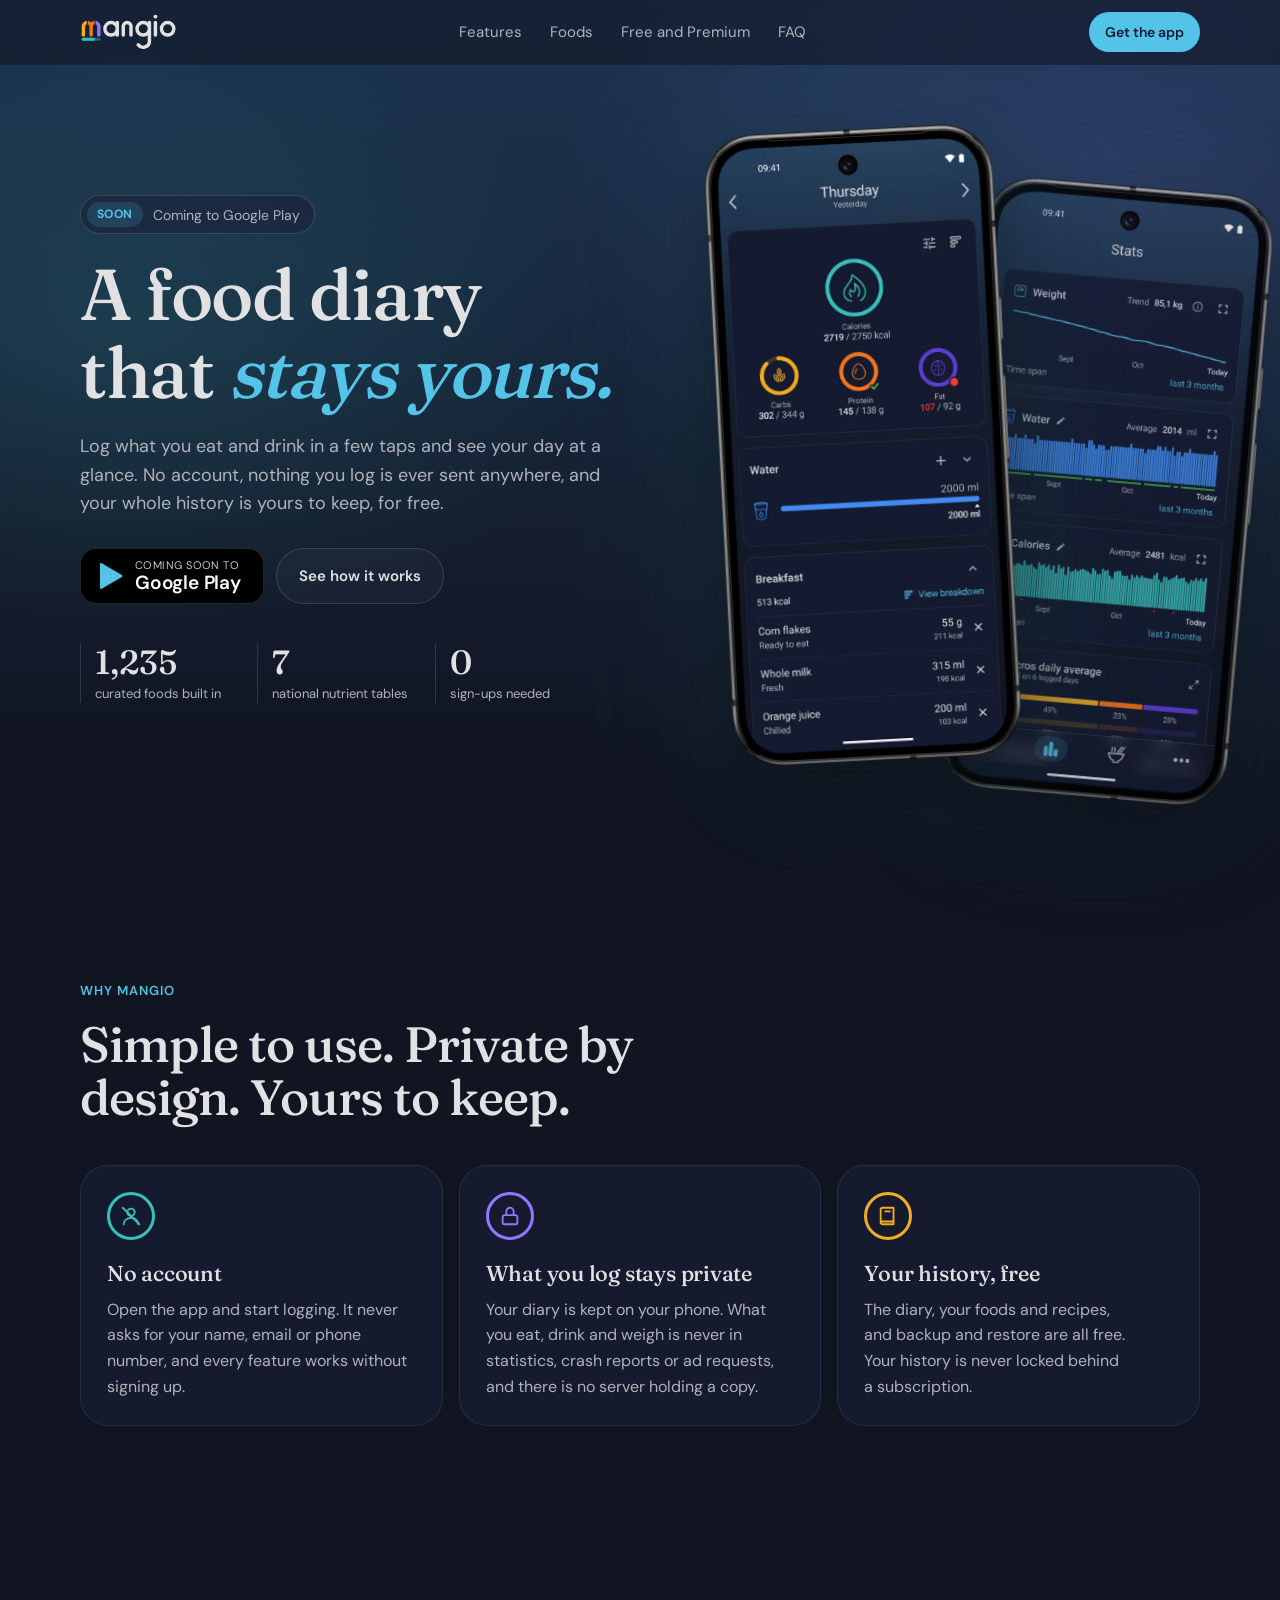
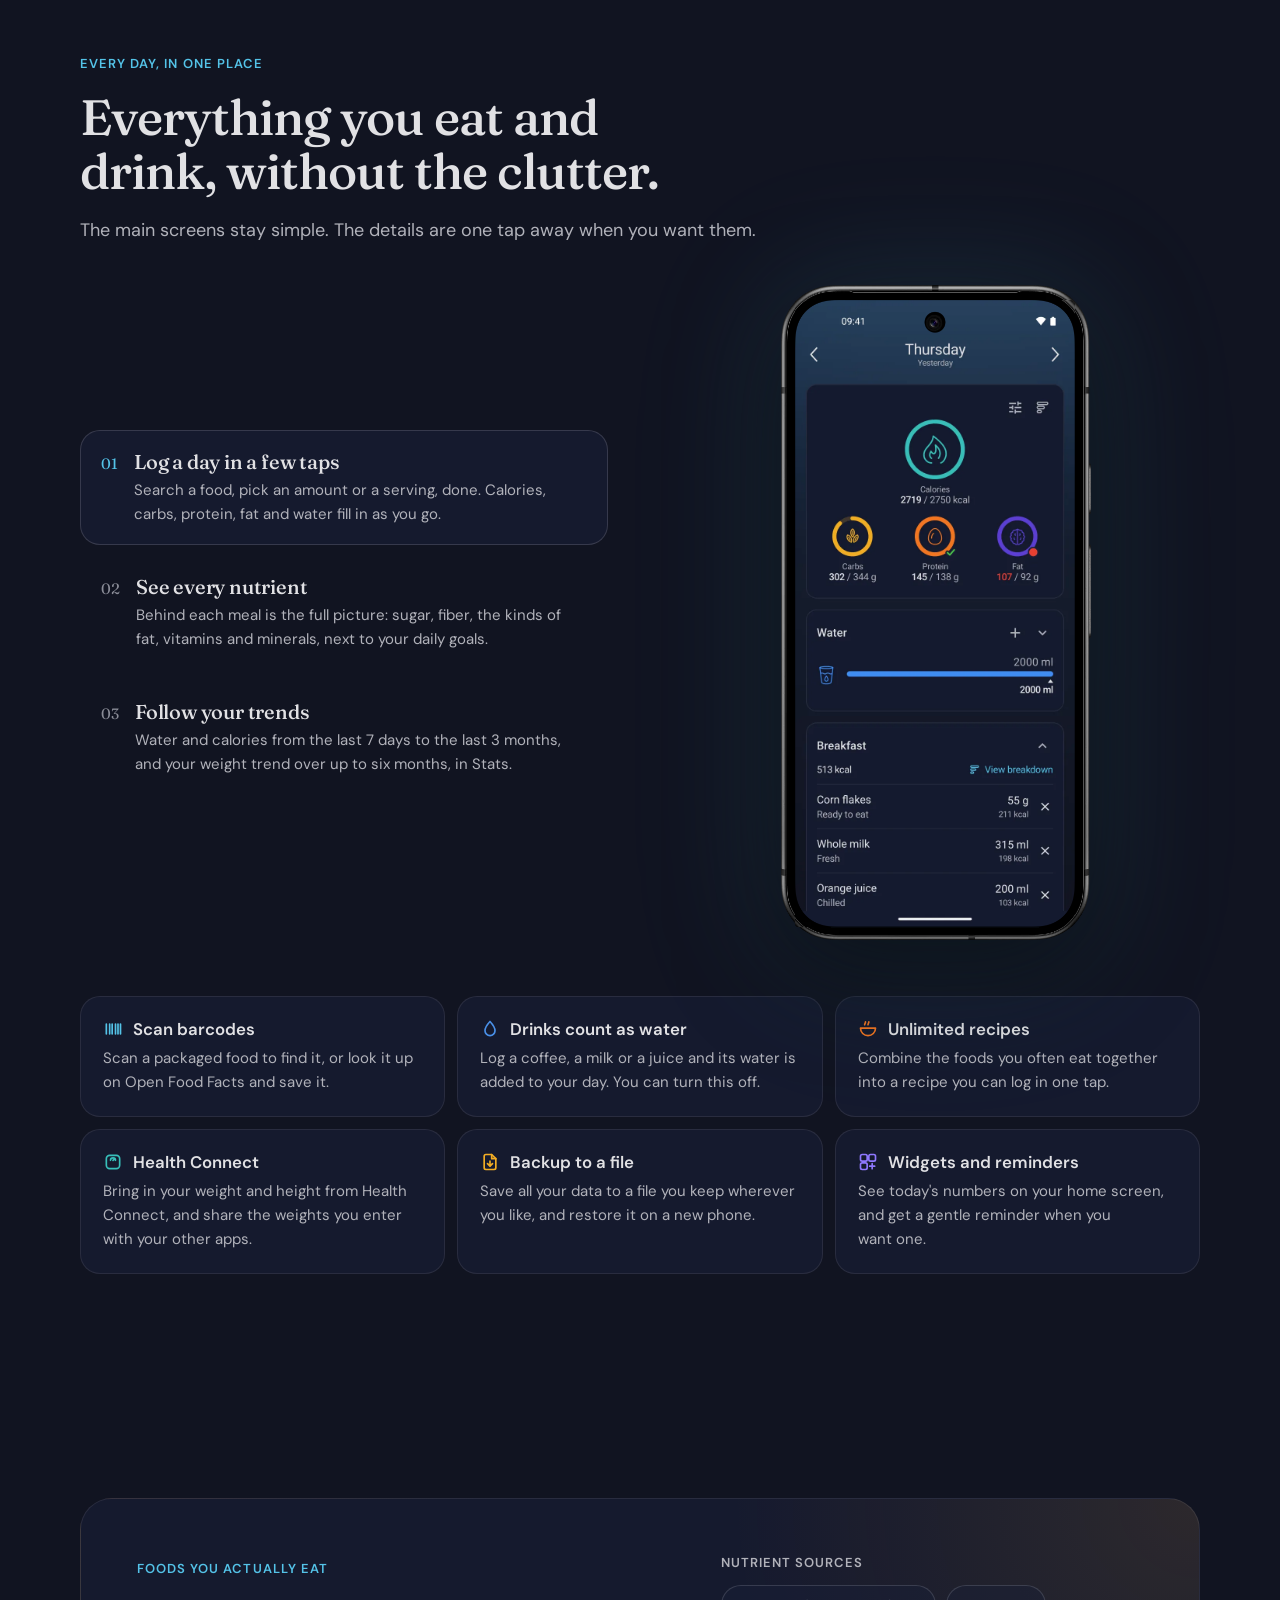
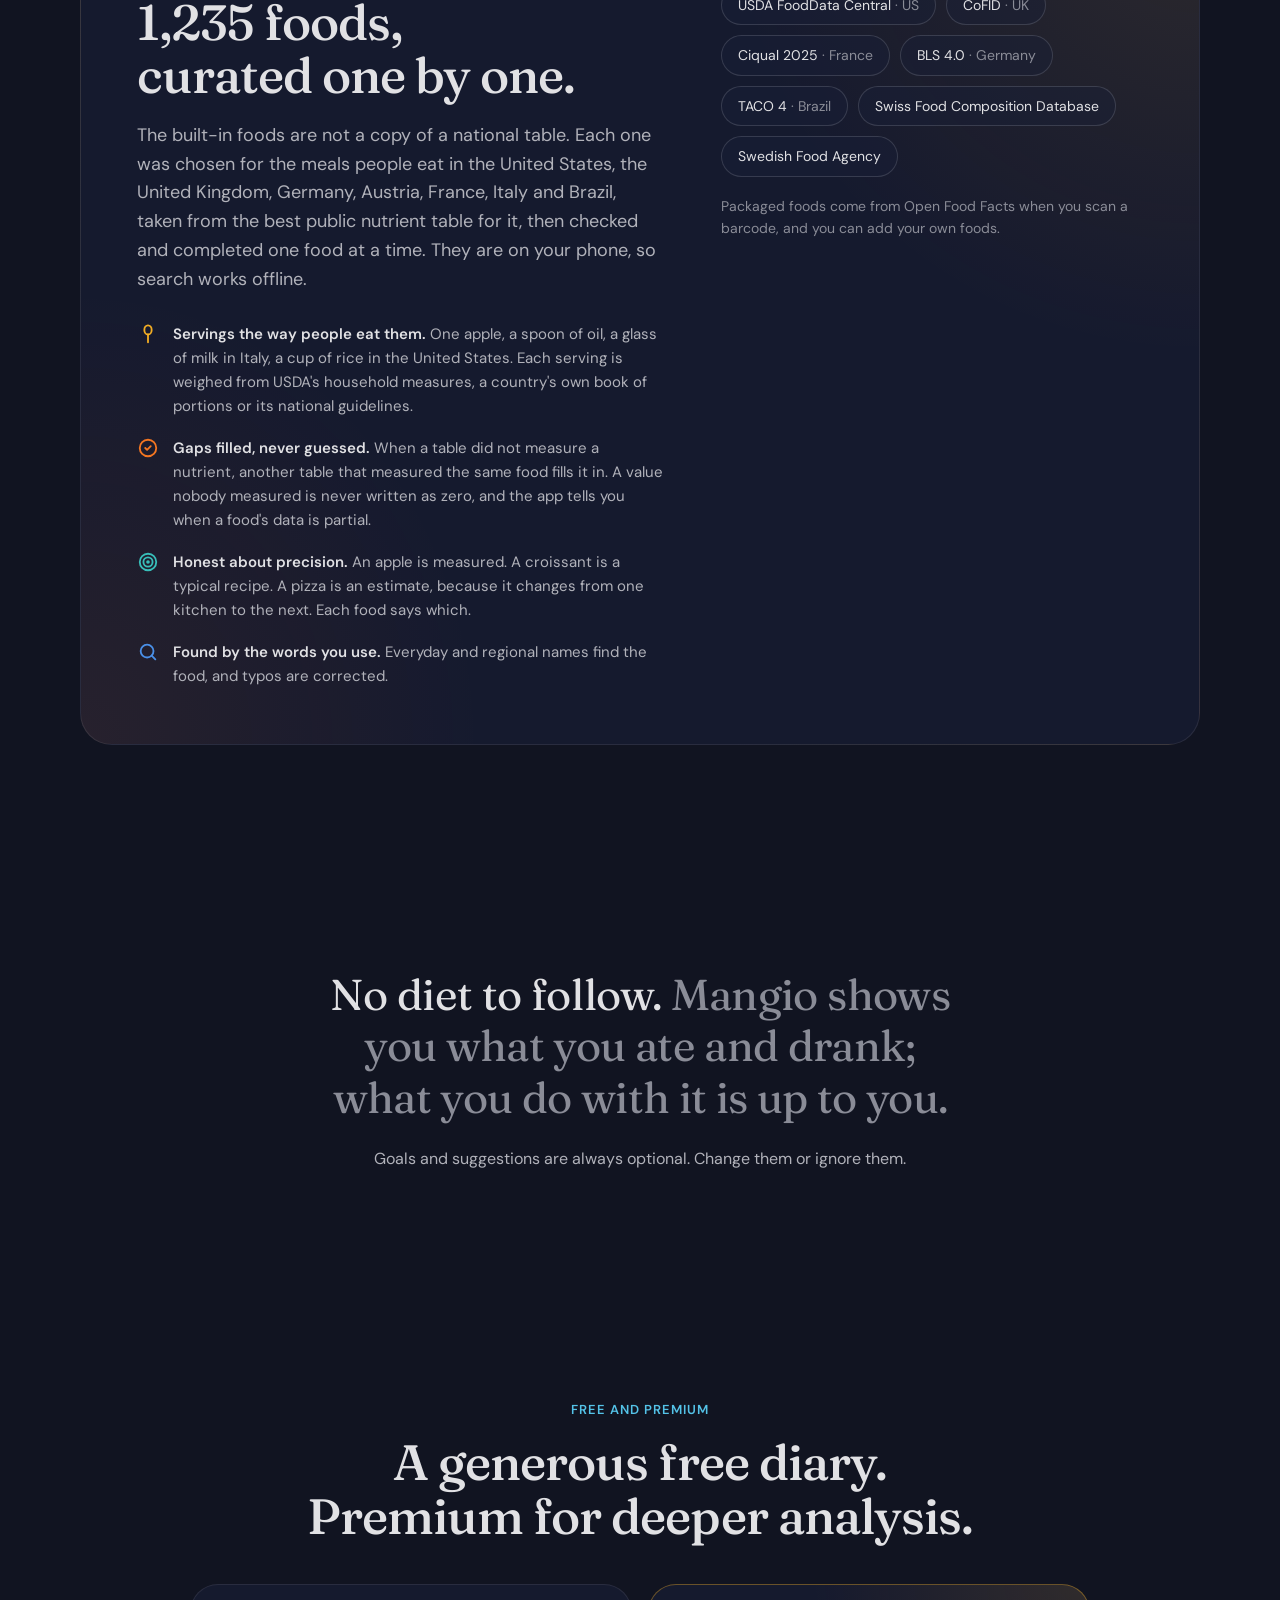
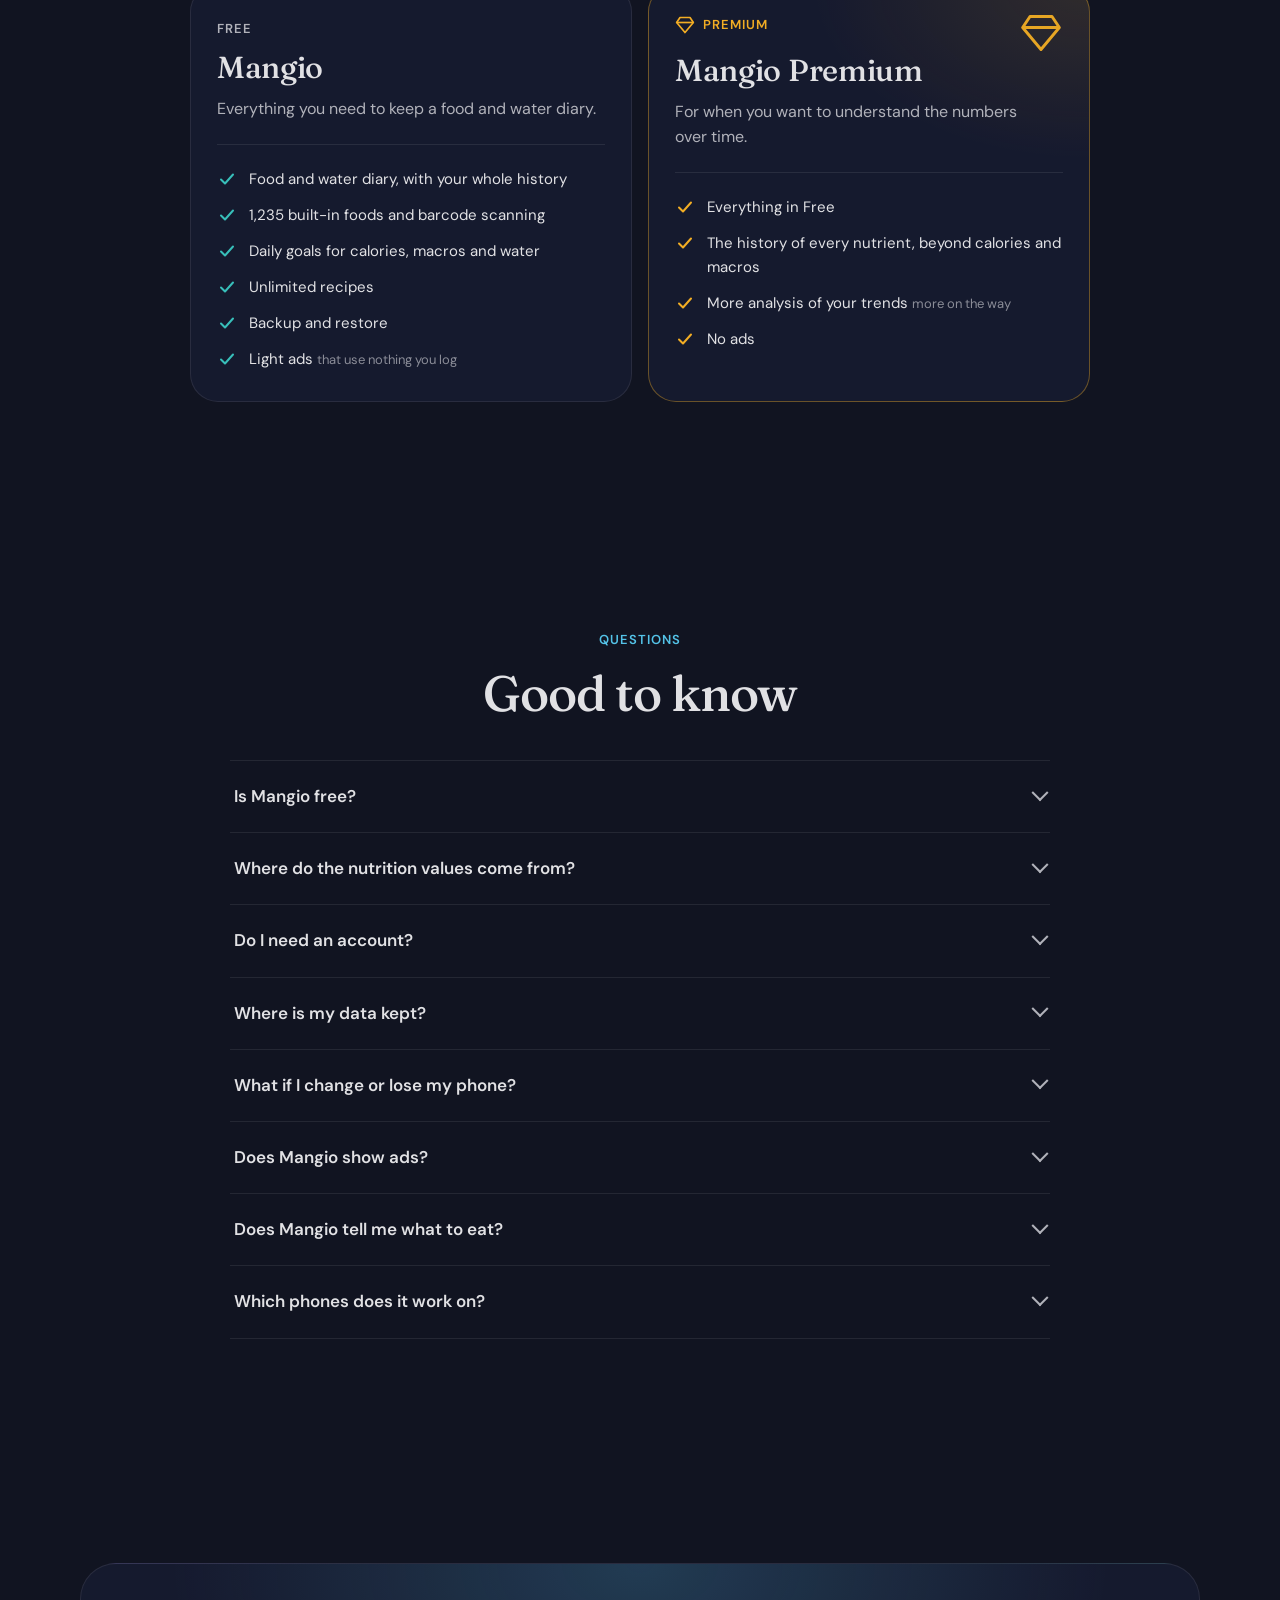
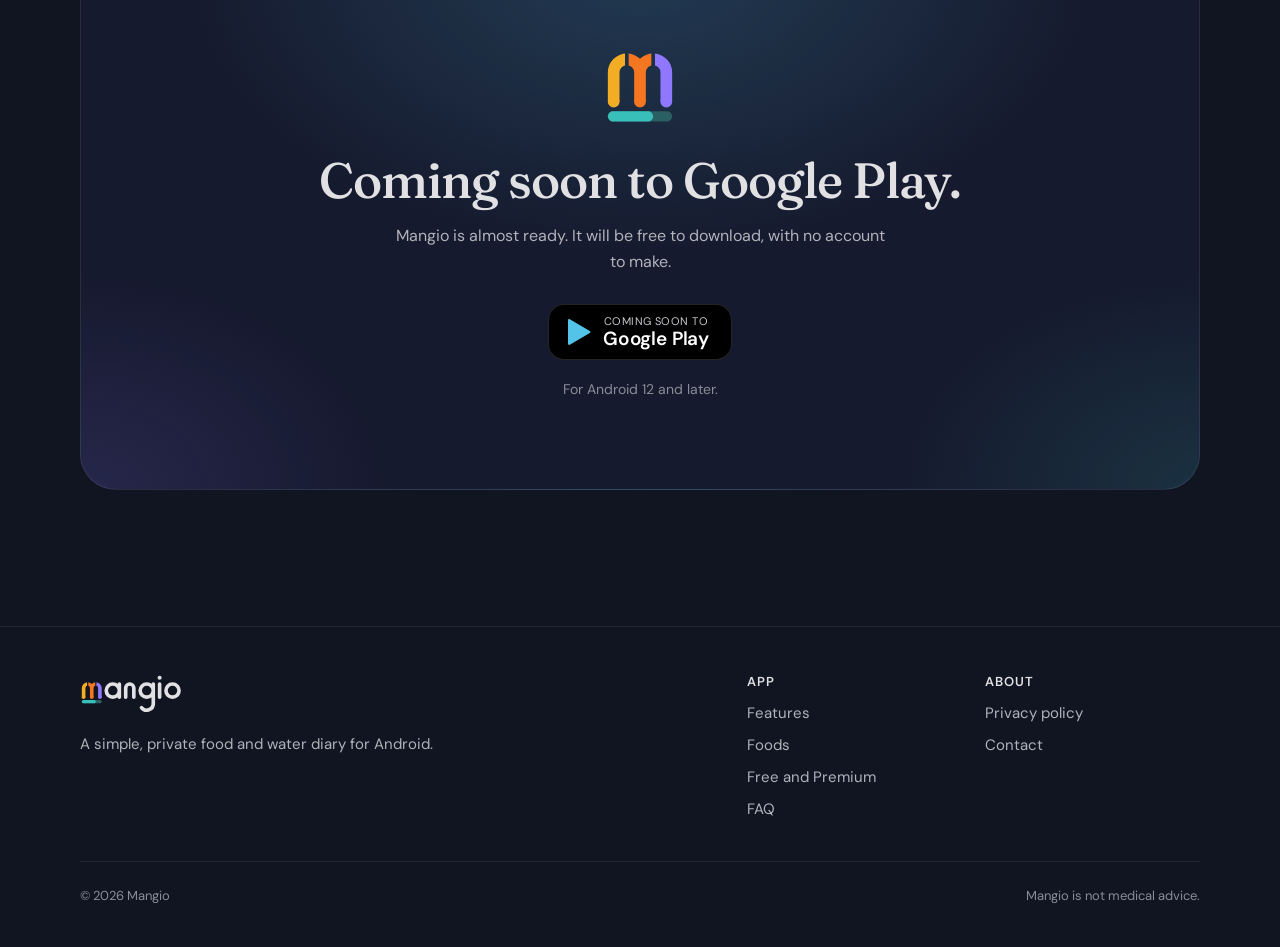
==== commit acc9e2c8: "Pixel 9 phones, Stats from 7 days to 3 months, curated foods, and the diamond for Premium. The scree" ====
--- a/index.html
+++ b/index.html
@@ -46,7 +46,7 @@
   <header class="site-header" id="top">
     <nav class="wrap nav" aria-label="Main">
       <a class="brand" href="/" aria-label="Mangio home">
-        <svg viewBox="6 10 226 76" role="img" aria-hidden="true"><use href="#wordmark"/></svg>
+        <svg viewBox="6 9 226 84" aria-hidden="true"><use href="#wordmark"/></svg>
       </a>
       <ul class="nav-links">
         <li><a href="#features">Features</a></li>
@@ -74,17 +74,21 @@
             <a class="btn btn-ghost" href="#features">See how it works</a>
           </div>
           <ul class="facts">
-            <li><strong>1,235</strong><span>foods built in</span></li>
+            <li><strong>1,235</strong><span>curated foods built in</span></li>
             <li><strong>7</strong><span>national nutrient tables</span></li>
             <li><strong>0</strong><span>sign-ups needed</span></li>
           </ul>
         </div>
         <div class="hero-phones">
           <div class="phone phone-back" aria-hidden="true">
-            <img src="/assets/img/screen-stats.webp" alt="" width="720" height="1520" loading="lazy">
+            <img class="frame" src="/assets/img/pixel9-frame.webp" alt="" width="600" height="1268">
+            <img class="screen" src="/assets/img/screen-stats-90.webp" alt="" width="720" height="1616" loading="lazy">
+            <img class="mask" src="/assets/img/pixel9-mask.webp" alt="" width="541" height="1214">
           </div>
           <div class="phone phone-front">
-            <img src="/assets/img/screen-day.webp" alt="A day in Mangio: calories, carbs, protein and fat against the day's goals, water, and breakfast with corn flakes and milk." width="720" height="1520" fetchpriority="high">
+            <img class="frame" src="/assets/img/pixel9-frame.webp" alt="" width="600" height="1268">
+            <img class="screen" src="/assets/img/screen-day.webp" alt="A day in Mangio: calories, carbs, protein and fat against the day's goals, water, and breakfast with corn flakes, milk and orange juice." width="720" height="1616" fetchpriority="high">
+            <img class="mask" src="/assets/img/pixel9-mask.webp" alt="" width="541" height="1214">
           </div>
         </div>
       </div>
@@ -135,7 +139,13 @@
         <div class="features">
           <div class="phone-wrap reveal">
             <div class="phone phone-swap">
-              <img id="feature-shot" src="/assets/img/screen-day.webp" alt="A day in Mangio: calories, carbs, protein and fat against the day's goals, water, and breakfast." width="720" height="1520" loading="lazy">
+              <img class="frame" src="/assets/img/pixel9-frame.webp" alt="" width="600" height="1268">
+              <img class="screen" id="feature-shot" src="/assets/img/screen-day.webp" alt="A day in Mangio: calories, carbs, protein and fat against the day's goals, water, and breakfast." width="720" height="1616" loading="lazy">
+              <img class="mask" src="/assets/img/pixel9-mask.webp" alt="" width="541" height="1214">
+            </div>
+            <div class="span-switch" role="group" aria-label="Time span shown in Stats" hidden>
+              <button type="button" aria-pressed="false" data-src="/assets/img/screen-stats-7.webp" data-alt="Stats over the last 7 days: water and calories for each day, and the weight trend over 30 days.">7 days</button>
+              <button type="button" aria-pressed="true" data-src="/assets/img/screen-stats-90.webp" data-alt="Stats over the last 3 months: the weight trend, and water and calories for each of the last 90 days.">3 months</button>
             </div>
           </div>
           <ul class="feature-list" role="tablist" aria-label="Features">
@@ -159,11 +169,11 @@
             </li>
             <li>
               <button class="feature-tab" role="tab" aria-selected="false" aria-controls="feature-shot"
-                      data-src="/assets/img/screen-stats.webp"
-                      data-alt="Stats: the weight trend over 30 days, and water and calories for each day of the week.">
+                      data-src="/assets/img/screen-stats-90.webp" data-trends
+                      data-alt="Stats over the last 3 months: the weight trend, and water and calories for each of the last 90 days.">
                 <span class="num">03</span>
                 <h3>Follow your trends</h3>
-                <p>Your weight trend, water and calories over the past week or month, in Stats.</p>
+                <p>Water and calories from the last 7 days to the last 3 months, and your weight trend over up to six months, in Stats.</p>
               </button>
             </li>
           </ul>
@@ -204,19 +214,28 @@
         <div class="foods-panel reveal">
           <div>
             <span class="eyebrow">Foods you actually eat</span>
-            <h2 id="foods-title">1,235 foods, measured by national food tables.</h2>
-            <p class="lead" style="margin-top:18px">Every built-in food comes from a public nutrient table, with servings the way people eat them: staples and everyday dishes from the United States, the United Kingdom, Germany, Austria, France, Italy and Brazil. They are on your phone, so search works offline.</p>
-          </div>
-          <ul class="sources" aria-label="Nutrient sources">
-            <li>USDA FoodData Central <span>· US</span></li>
-            <li>CoFID <span>· UK</span></li>
-            <li>Ciqual 2025 <span>· France</span></li>
-            <li>BLS 4.0 <span>· Germany</span></li>
-            <li>TACO 4 <span>· Brazil</span></li>
-            <li>Swiss Food Composition Database</li>
-            <li>Swedish Food Agency</li>
-            <li>Open Food Facts <span>· packaged foods</span></li>
-          </ul>
+            <h2 id="foods-title">1,235 foods, curated one by one.</h2>
+            <p class="lead" style="margin-top:18px">The built-in foods are not a copy of a national table. Each one was chosen for the meals people eat in the United States, the United Kingdom, Germany, Austria, France, Italy and Brazil, taken from the best public nutrient table for it, then checked and completed one food at a time. They are on your phone, so search works offline.</p>
+            <ul class="curation">
+              <li><svg class="c-carbs" viewBox="0 0 24 24" fill="none" stroke="currentColor" stroke-width="2" stroke-linecap="round" stroke-linejoin="round" aria-hidden="true"><ellipse cx="12" cy="7.5" rx="4" ry="5"/><path d="M12 12.5V21"/></svg><span><strong>Servings the way people eat them.</strong> One apple, a spoon of oil, a glass of milk in Italy, a cup of rice in the United States. Each serving is weighed from USDA's household measures, a country's own book of portions or its national guidelines.</span></li>
+              <li><svg class="c-protein" viewBox="0 0 24 24" fill="none" stroke="currentColor" stroke-width="2" stroke-linecap="round" stroke-linejoin="round" aria-hidden="true"><path d="M9 12l2 2 4-4"/><circle cx="12" cy="12" r="9"/></svg><span><strong>Gaps filled, never guessed.</strong> When a table did not measure a nutrient, another table that measured the same food fills it in. A value nobody measured is never written as zero, and the app tells you when a food's data is partial.</span></li>
+              <li><svg class="c-calories" viewBox="0 0 24 24" fill="none" stroke="currentColor" stroke-width="2" stroke-linecap="round" aria-hidden="true"><circle cx="12" cy="12" r="9"/><circle cx="12" cy="12" r="5"/><circle cx="12" cy="12" r="1"/></svg><span><strong>Honest about precision.</strong> An apple is measured. A croissant is a typical recipe. A pizza is an estimate, because it changes from one kitchen to the next. Each food says which.</span></li>
+              <li><svg class="c-water" viewBox="0 0 24 24" fill="none" stroke="currentColor" stroke-width="2" stroke-linecap="round" aria-hidden="true"><circle cx="11" cy="11" r="7"/><path d="M20 20l-4-4"/></svg><span><strong>Found by the words you use.</strong> Everyday and regional names find the food, and typos are corrected.</span></li>
+            </ul>
+          </div>
+          <div class="foods-side">
+            <h3>Nutrient sources</h3>
+            <ul class="sources" aria-label="Nutrient sources">
+              <li>USDA FoodData Central <span>· US</span></li>
+              <li>CoFID <span>· UK</span></li>
+              <li>Ciqual 2025 <span>· France</span></li>
+              <li>BLS 4.0 <span>· Germany</span></li>
+              <li>TACO 4 <span>· Brazil</span></li>
+              <li>Swiss Food Composition Database</li>
+              <li>Swedish Food Agency</li>
+            </ul>
+            <p>Packaged foods come from Open Food Facts when you scan a barcode, and you can add your own foods.</p>
+          </div>
         </div>
       </div>
     </section>
@@ -251,7 +270,8 @@
             </ul>
           </article>
           <article class="card plan premium reveal">
-            <span class="tag">Premium</span>
+            <svg class="diamond-big" viewBox="0 0 24 24" fill="none" stroke="#f2ad24" stroke-width="1.6" stroke-linejoin="round" aria-hidden="true"><path d="M6 3h12l4 6-10 12L2 9z"/><path d="M2 9h20"/></svg>
+            <span class="tag"><svg class="diamond" viewBox="0 0 24 24" fill="none" stroke="#f2ad24" stroke-width="2" stroke-linejoin="round" aria-hidden="true"><path d="M6 3h12l4 6-10 12L2 9z"/><path d="M2 9h20"/></svg>Premium</span>
             <h3>Mangio Premium</h3>
             <p>For when you want to understand the numbers over time.</p>
             <ul>
@@ -276,6 +296,13 @@
           <details>
             <summary>Is Mangio free?</summary>
             <div class="answer"><p>Yes. The diary, the built-in foods, barcode scanning, recipes, and backup and restore are free. Premium adds deeper analysis and removes the ads.</p></div>
+          </details>
+          <details>
+            <summary>Where do the nutrition values come from?</summary>
+            <div class="answer">
+              <p>The 1,235 built-in foods come from public national tables: USDA FoodData Central, CoFID, Ciqual, BLS, TACO, and the Swiss and Swedish databases. Each food was checked one by one, given servings the way people eat it in each country, and completed from another table where one measured what the first did not.</p>
+              <p>Packaged foods come from Open Food Facts when you scan a barcode, and you can add your own foods.</p>
+            </div>
           </details>
           <details>
             <summary>Do I need an account?</summary>
@@ -335,7 +362,7 @@
       <div class="footer-grid">
         <div>
           <a class="brand" href="/" aria-label="Mangio home">
-            <svg viewBox="6 10 226 76" aria-hidden="true"><use href="#wordmark"/></svg>
+            <svg viewBox="6 9 226 84" aria-hidden="true"><use href="#wordmark"/></svg>
           </a>
           <p>A simple, private food and water diary for Android.</p>
         </div>
--- a/assets/css/site.css
+++ b/assets/css/site.css
@@ -207,7 +207,7 @@
 }
 
 .brand svg {
-  height: 34px;
+  height: 36px;
   width: auto;
 }
 
@@ -444,8 +444,8 @@
     display: block;
     position: absolute;
     left: 50%;
-    top: 48px;
-    transform: translateX(10%) rotate(5deg);
+    top: 56px;
+    transform: translateX(8%) rotate(5deg);
     opacity: 0.85;
   }
 
@@ -468,41 +468,44 @@
   }
 }
 
-/* Phone mockup */
+/* Phone mockup: the Pixel 9 device art from Android Studio (frame, screen, then the mask
+   with the camera hole on top). Screen rect from its layout: 1080 x 2424 at (55, 58) in 1198 x 2531. */
 .phone {
   position: relative;
-  width: min(280px, 72vw);
-  aspect-ratio: 1080 / 2280;
-  border-radius: 40px;
-  padding: 9px;
-  background: linear-gradient(160deg, #2a3150, #12162a 60%);
-  box-shadow:
-    0 0 0 1px rgba(225, 225, 228, 0.12),
-    0 30px 80px -20px rgba(0, 0, 0, 0.7),
-    0 0 90px -30px rgba(84, 195, 232, 0.35);
-}
-
-.phone::before {
-  /* Camera punch hole */
-  content: "";
+  width: min(290px, 74vw);
+  aspect-ratio: 1198 / 2531;
+  filter: drop-shadow(0 30px 50px rgba(0, 0, 0, 0.55)) drop-shadow(0 0 60px rgba(84, 195, 232, 0.16));
+}
+
+.phone .frame,
+.phone .screen,
+.phone .mask {
   position: absolute;
-  top: 17px;
-  left: 50%;
-  width: 10px;
-  height: 10px;
-  margin-left: -5px;
-  border-radius: 50%;
-  background: #05060a;
-  z-index: 2;
-}
-
-.phone img {
+  display: block;
+}
+
+.phone .frame {
+  inset: 0;
   width: 100%;
   height: 100%;
+}
+
+.phone .screen,
+.phone .mask {
+  left: 4.591%;
+  top: 2.292%;
+  width: 90.150%;
+  height: 95.772%;
+}
+
+.phone .screen {
   object-fit: cover;
-  object-position: top;
-  border-radius: 31px;
+  border-radius: 8.06% / 3.59%;
   background: var(--bg);
+}
+
+.phone .mask {
+  pointer-events: none;
 }
 
 /* Sections */
@@ -644,8 +647,45 @@
   font-size: 15px;
 }
 
-.phone-swap img {
+.phone-swap .screen {
   transition: opacity 0.25s;
+}
+
+/* 7 days / 3 months switch under the phone, shown with the trends feature */
+.phone-wrap {
+  flex-direction: column;
+  align-items: center;
+  gap: 18px;
+}
+
+.span-switch {
+  display: inline-flex;
+  padding: 4px;
+  border-radius: 999px;
+  border: 1px solid var(--line-strong);
+  background: rgba(26, 31, 56, 0.6);
+}
+
+.span-switch[hidden] {
+  display: none;
+}
+
+.span-switch button {
+  font: inherit;
+  font-size: 14px;
+  font-weight: 600;
+  color: var(--muted);
+  background: transparent;
+  border: 0;
+  border-radius: 999px;
+  padding: 8px 16px;
+  min-height: 36px;
+  cursor: pointer;
+}
+
+.span-switch button[aria-pressed="true"] {
+  background: var(--primary);
+  color: var(--on-primary);
 }
 
 @media (min-width: 900px) {
@@ -659,7 +699,7 @@
   }
 
   .phone-swap {
-    width: 300px;
+    width: 310px;
   }
 }
 
@@ -745,11 +785,54 @@
 
 @media (min-width: 900px) {
   .foods-panel {
-    grid-template-columns: 1fr 1fr;
-    align-items: center;
+    grid-template-columns: 1.25fr 1fr;
+    align-items: start;
     padding: 56px;
     gap: 56px;
   }
+}
+
+.curation {
+  list-style: none;
+  margin: 28px 0 0;
+  padding: 0;
+  display: grid;
+  gap: 18px;
+}
+
+.curation li {
+  display: grid;
+  grid-template-columns: 22px 1fr;
+  gap: 14px;
+  color: var(--muted);
+  font-size: 15px;
+}
+
+.curation li svg {
+  width: 22px;
+  height: 22px;
+  margin-top: 1px;
+}
+
+.curation strong {
+  color: var(--text);
+  font-weight: 600;
+}
+
+.foods-side h3 {
+  font-family: var(--sans);
+  font-size: 13px;
+  font-weight: 600;
+  letter-spacing: 0.08em;
+  text-transform: uppercase;
+  color: var(--muted);
+  margin-bottom: 14px;
+}
+
+.foods-side p {
+  margin-top: 18px;
+  font-size: 14px;
+  color: var(--faint);
 }
 
 /* Statement */
@@ -795,9 +878,9 @@
 }
 
 .plan.premium {
-  border-color: rgba(84, 195, 232, 0.4);
+  border-color: rgba(242, 173, 36, 0.38);
   background:
-    radial-gradient(90% 60% at 100% 0%, rgba(84, 195, 232, 0.14), transparent 70%),
+    radial-gradient(90% 60% at 100% 0%, rgba(242, 173, 36, 0.12), transparent 70%),
     var(--surface-soft);
 }
 
@@ -810,7 +893,29 @@
 }
 
 .plan.premium .tag {
-  color: var(--primary);
+  color: var(--carbs);
+  display: inline-flex;
+  align-items: center;
+  gap: 8px;
+}
+
+.diamond {
+  width: 20px;
+  height: 20px;
+  flex: none;
+}
+
+.plan .diamond-big {
+  position: absolute;
+  top: 26px;
+  right: 26px;
+  width: 44px;
+  height: 44px;
+  opacity: 0.95;
+}
+
+.plan {
+  position: relative;
 }
 
 .plan h3 {
@@ -843,7 +948,7 @@
 }
 
 .plan.premium li svg {
-  color: var(--primary);
+  color: var(--carbs);
 }
 
 .plan li small {
@@ -959,7 +1064,7 @@
 }
 
 .footer-grid .brand svg {
-  height: 36px;
+  height: 38px;
 }
 
 .footer-grid p {
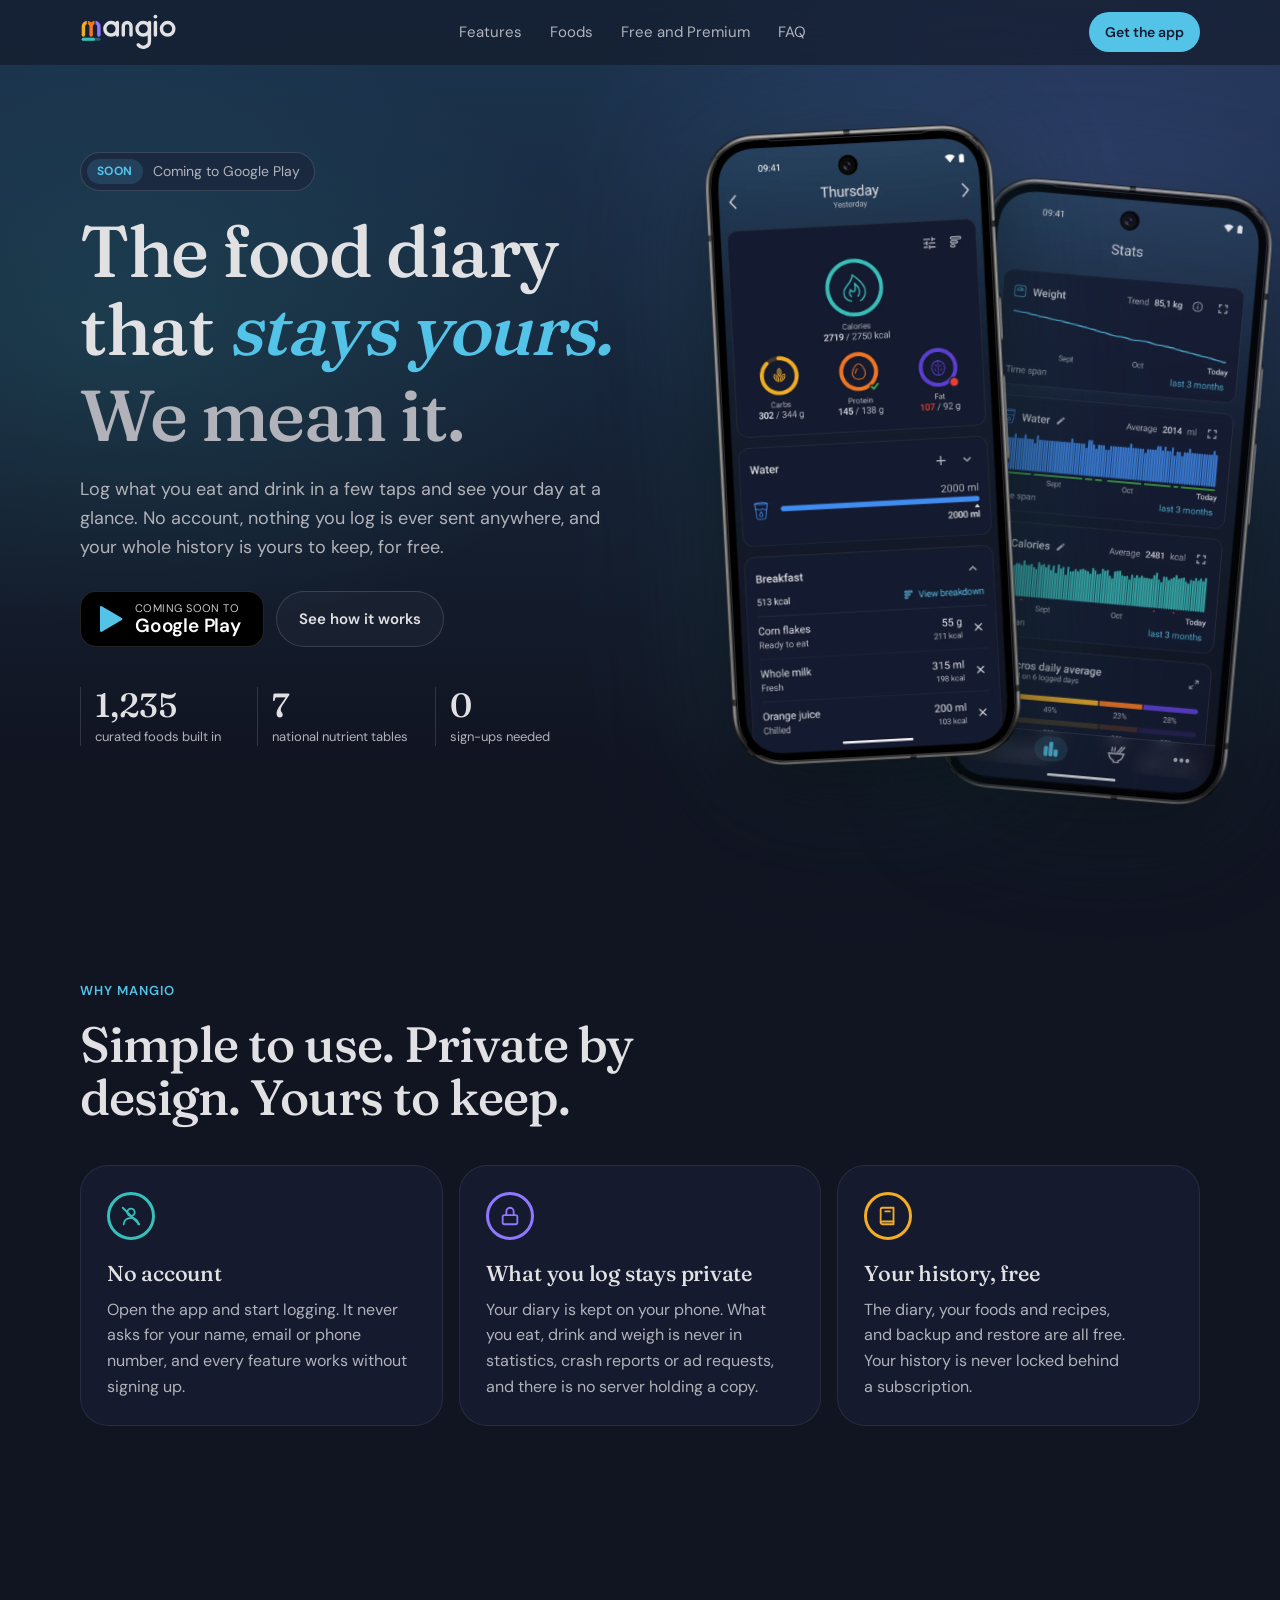
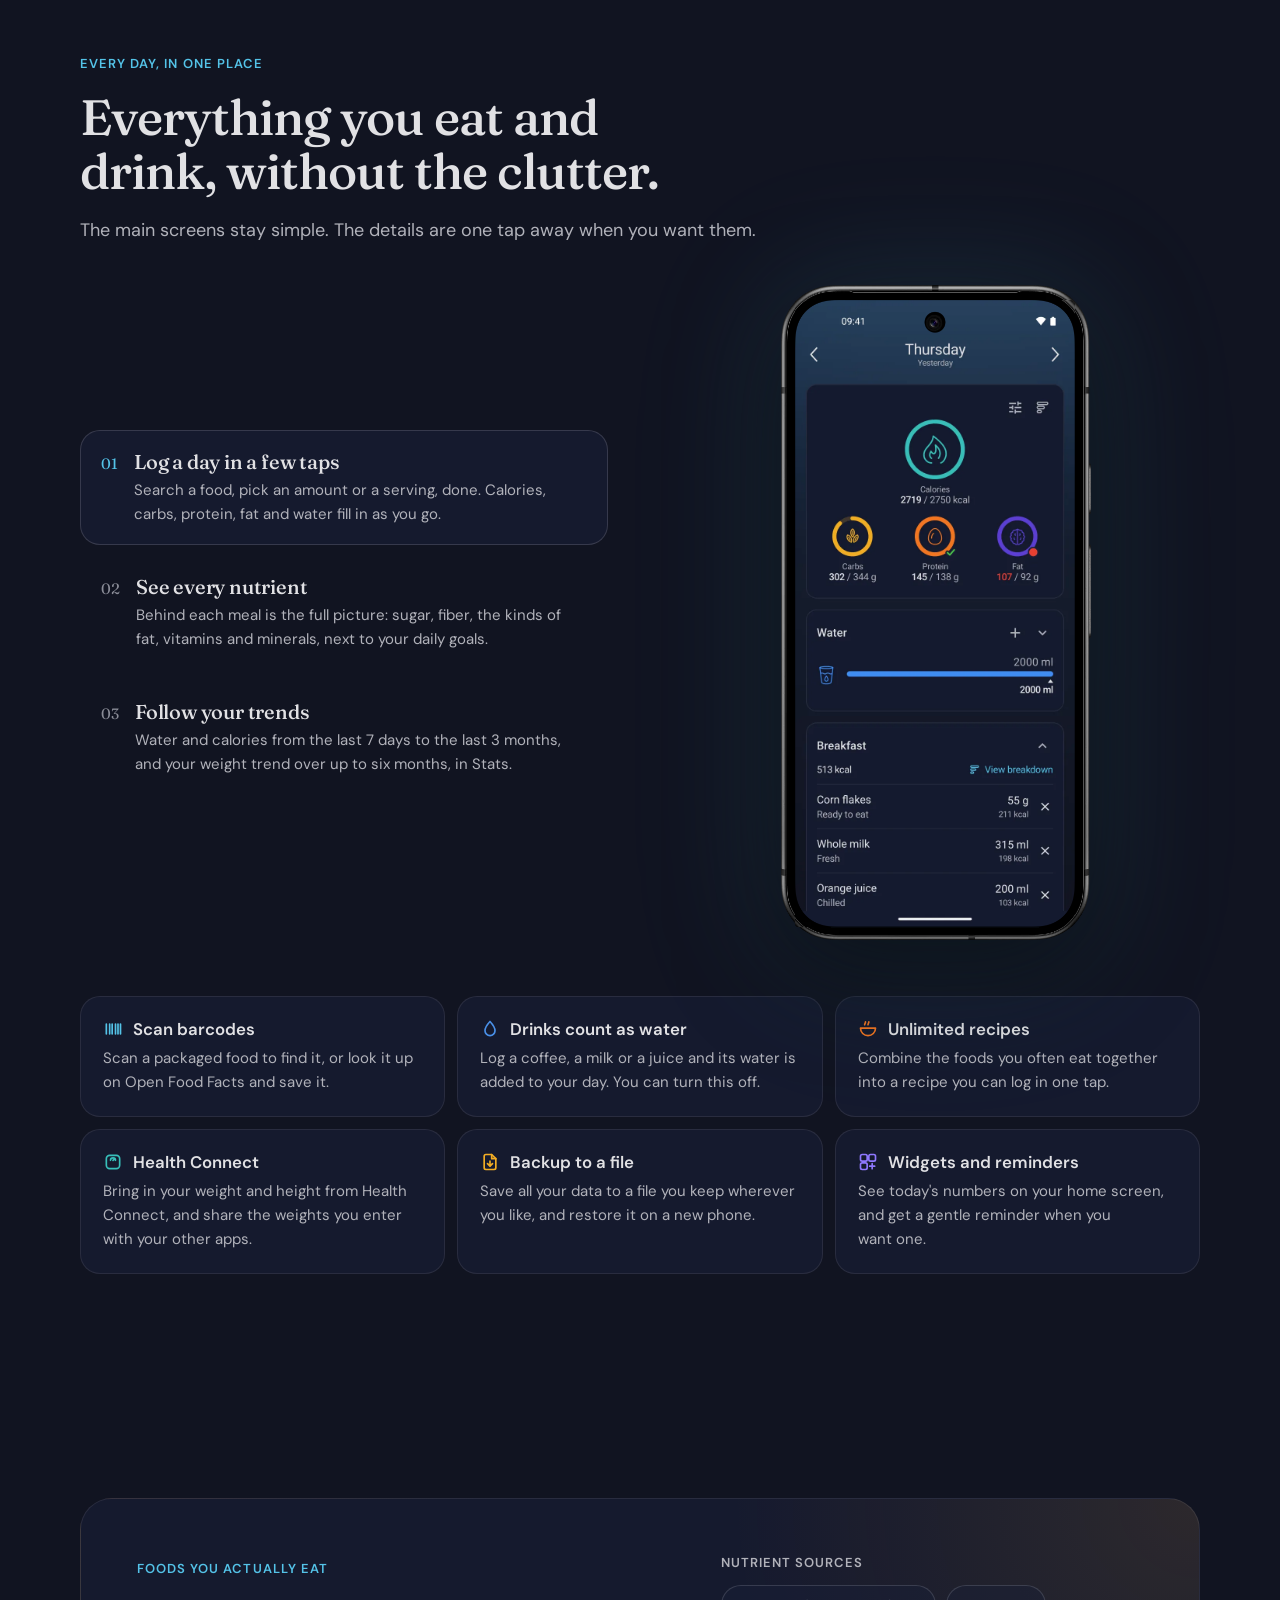
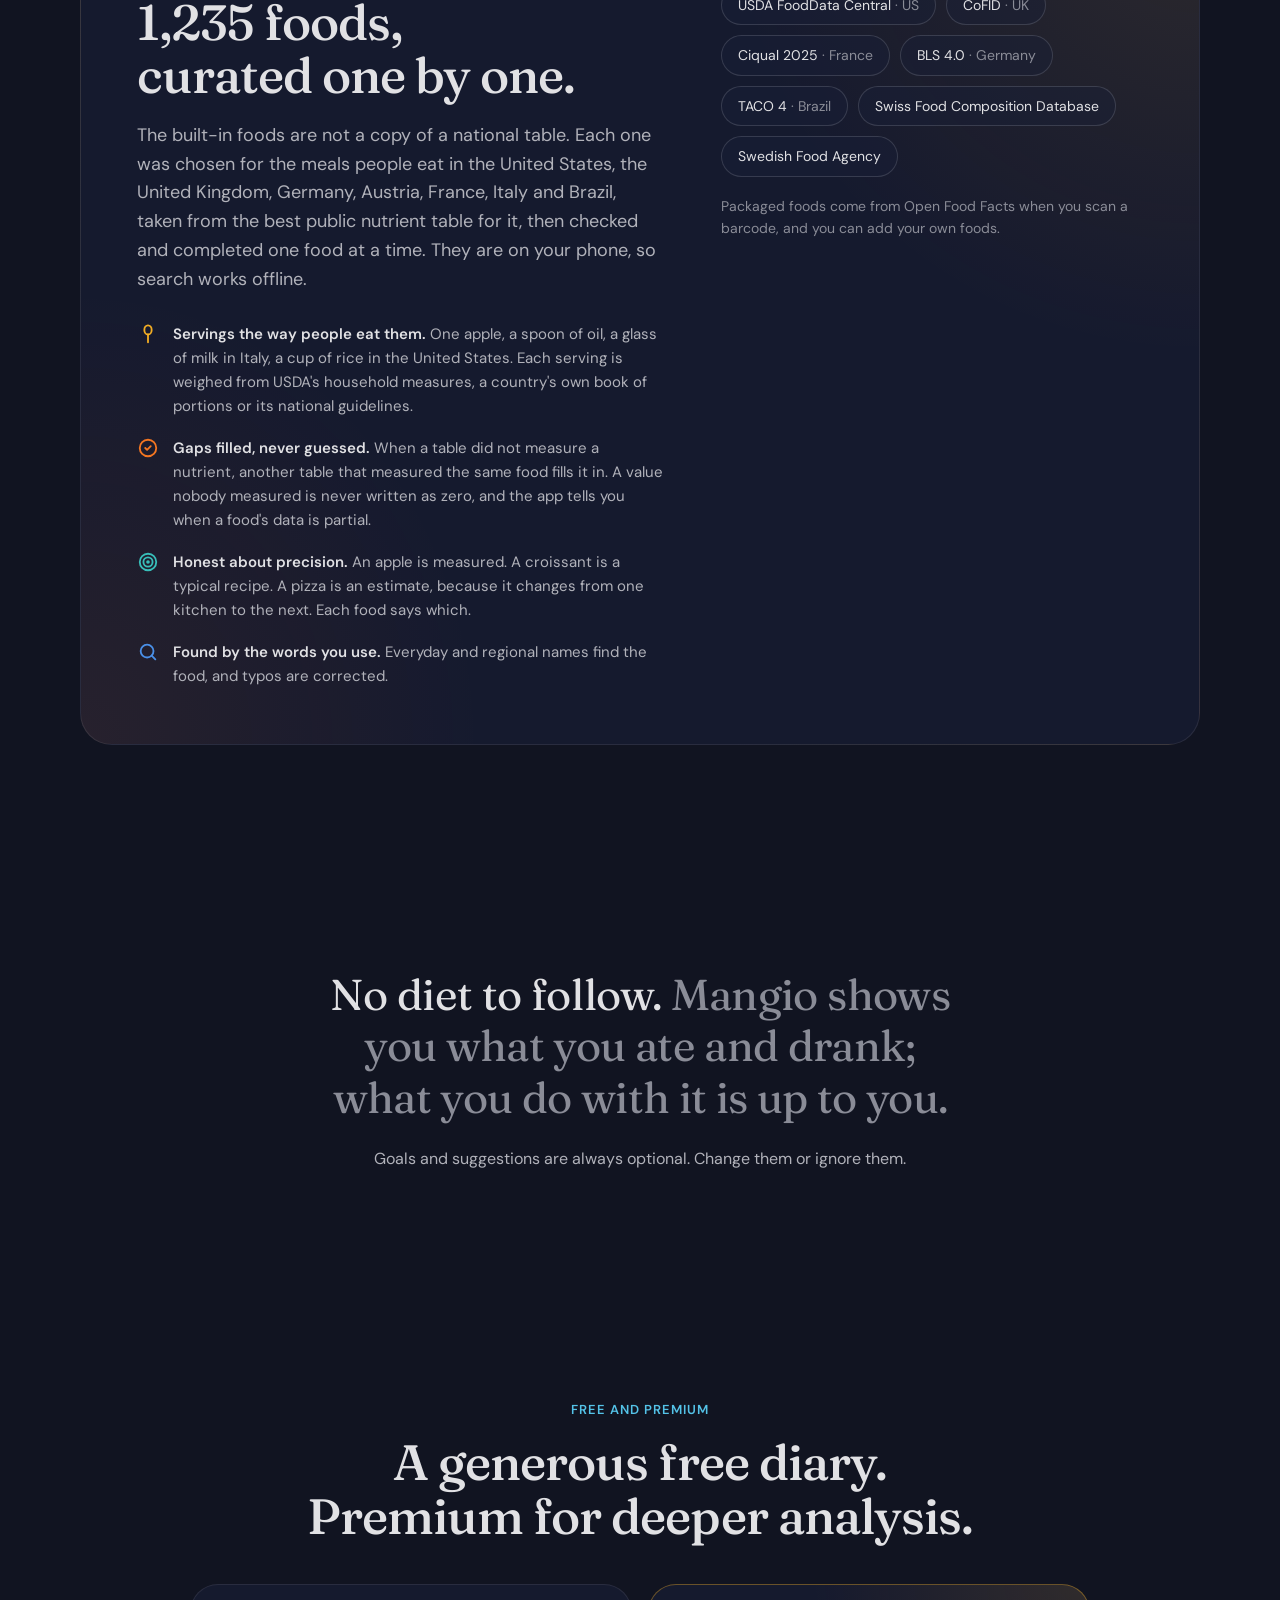
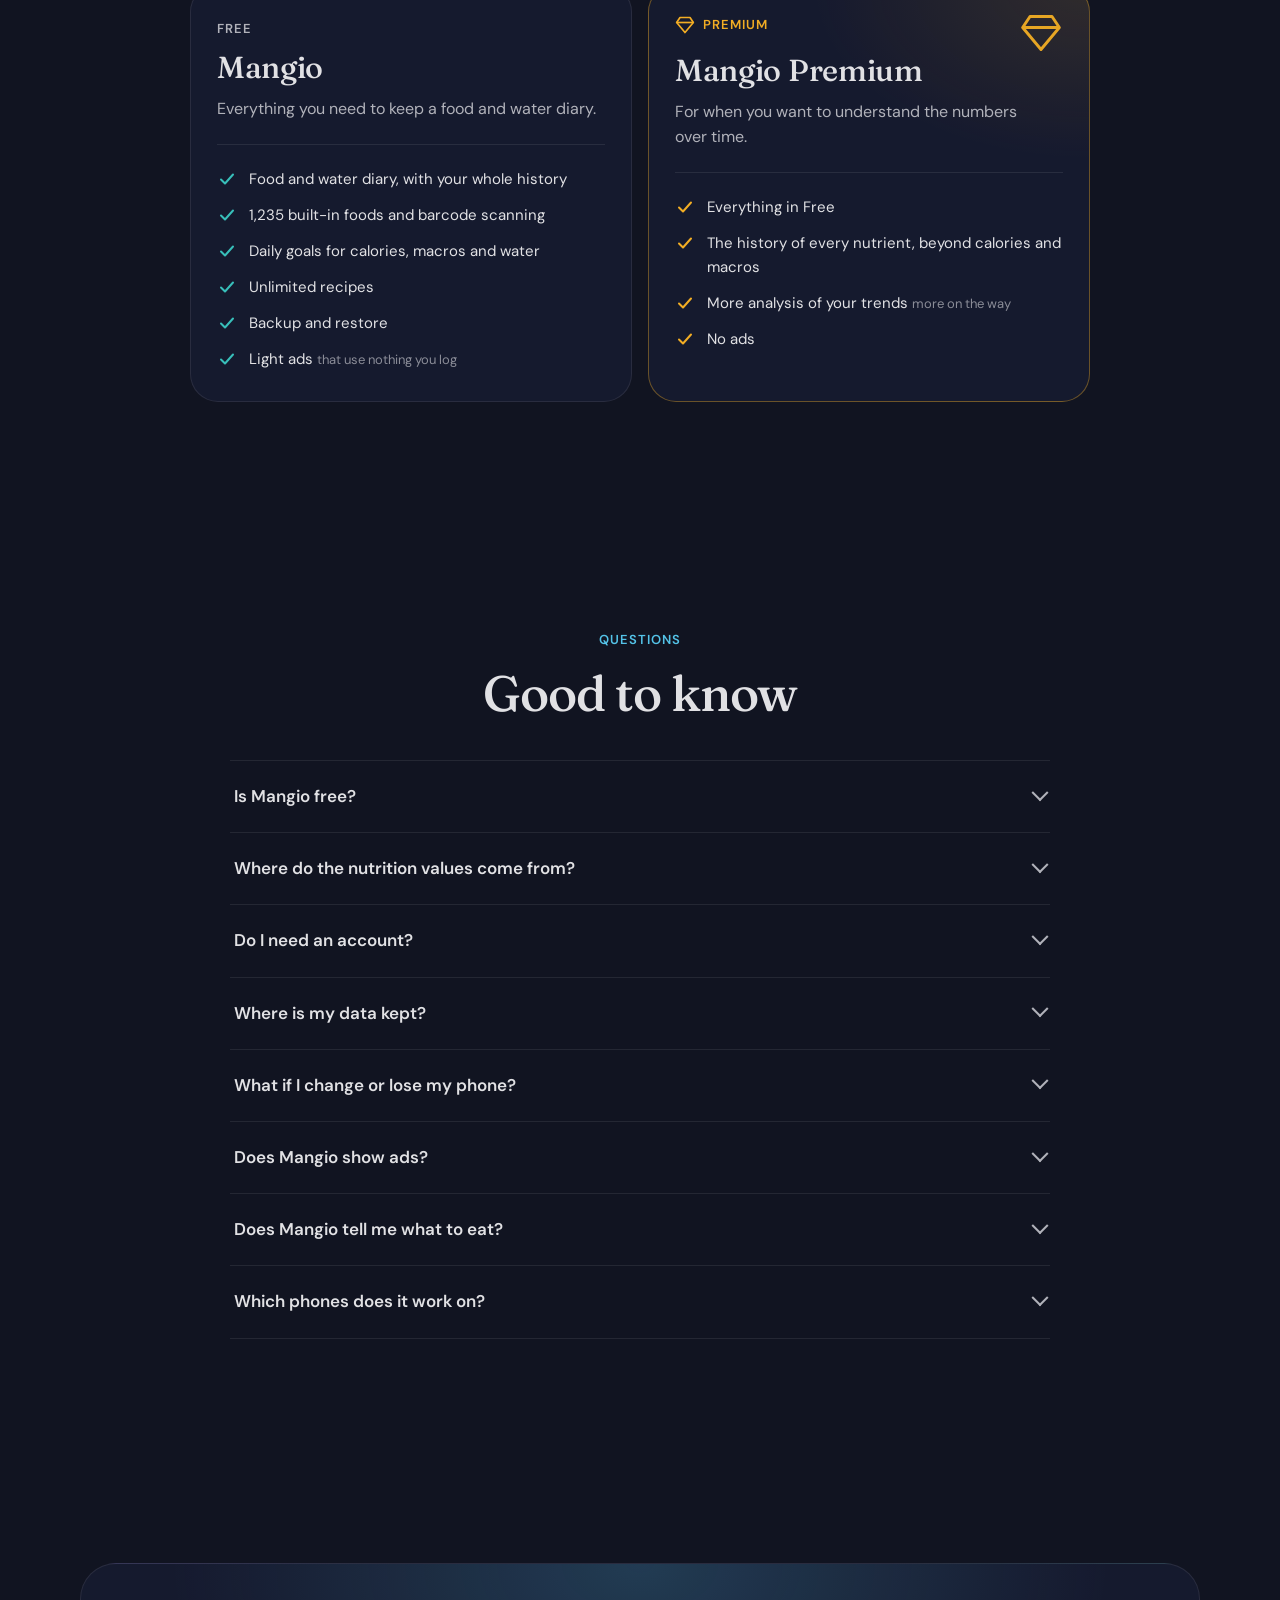
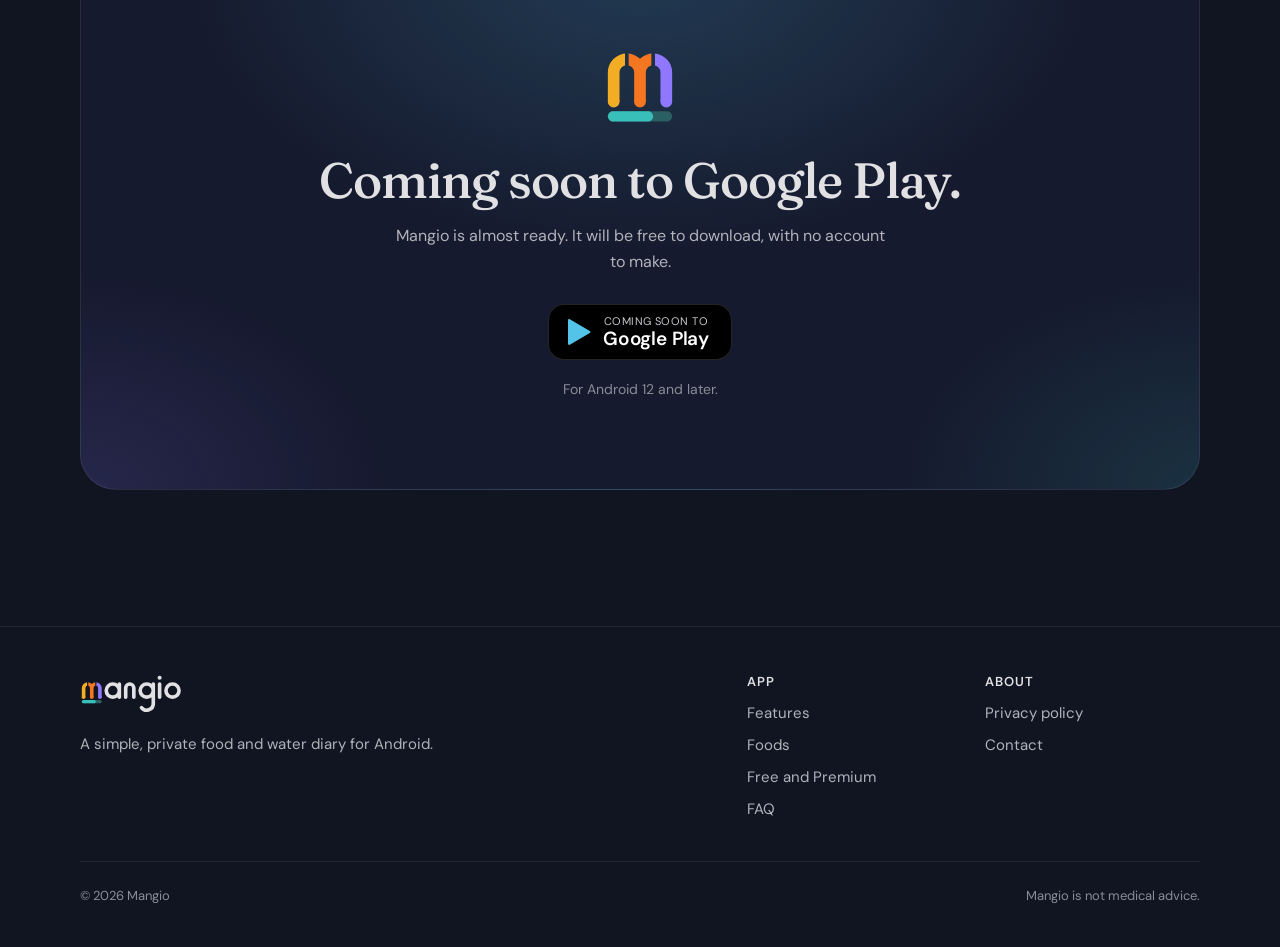
==== commit edc4a1f0: "The headline is "The food diary that stays yours. We mean it." "We mean it." sits on a line of its o" ====
--- a/index.html
+++ b/index.html
@@ -64,7 +64,7 @@
       <div class="wrap hero-grid">
         <div>
           <span class="pill"><b>Soon</b> Coming to Google Play</span>
-          <h1>A food diary that <em>stays yours.</em></h1>
+          <h1>The food diary that <em>stays yours.</em> <span class="h1-coda">We mean it.</span></h1>
           <p class="lead">Log what you eat and drink in a few taps and see your day at a glance. No account, nothing you log is ever sent anywhere, and your whole history is yours to keep, for free.</p>
           <div class="hero-actions">
             <a class="store" href="#get" aria-label="Coming soon to Google Play">
--- a/assets/css/site.css
+++ b/assets/css/site.css
@@ -383,6 +383,12 @@
   color: var(--primary);
 }
 
+.hero h1 .h1-coda {
+  display: block;
+  margin-top: 0.12em;
+  color: var(--muted);
+}
+
 .lead {
   font-size: 18px;
   color: var(--muted);
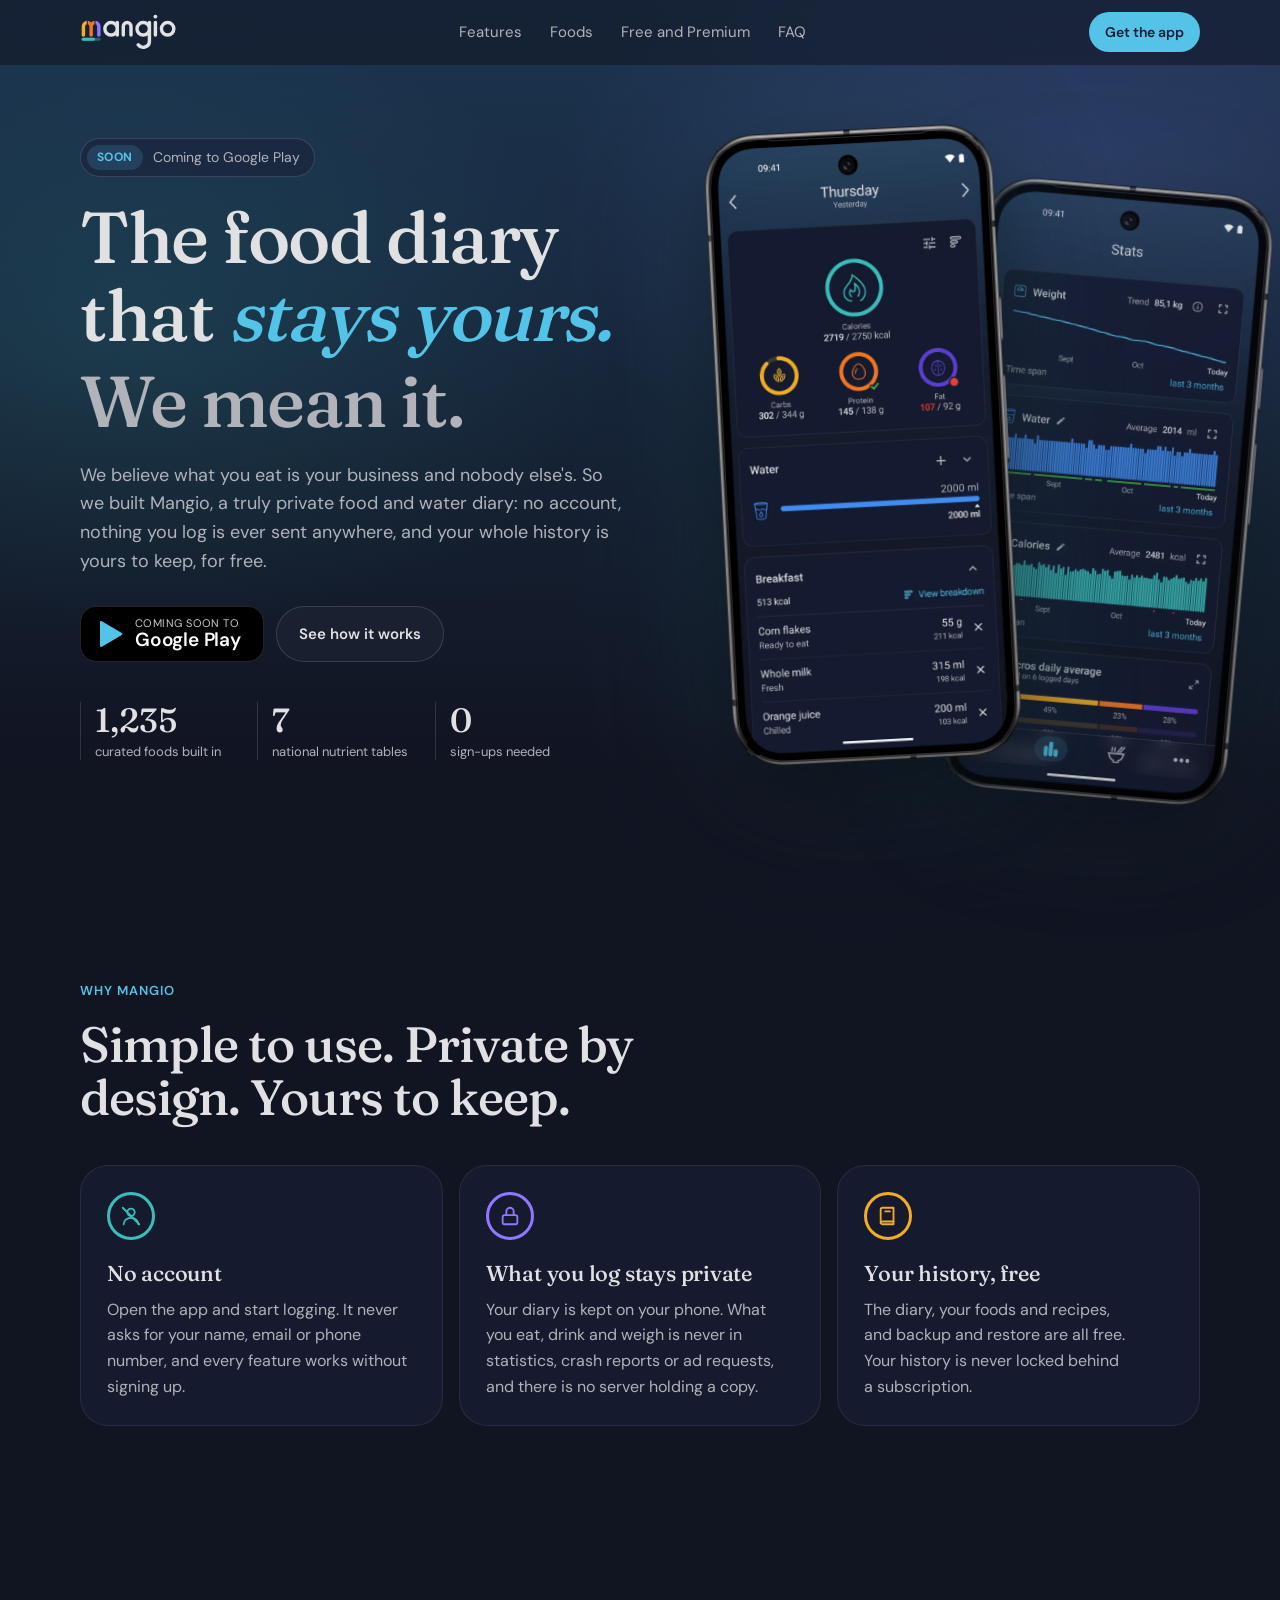
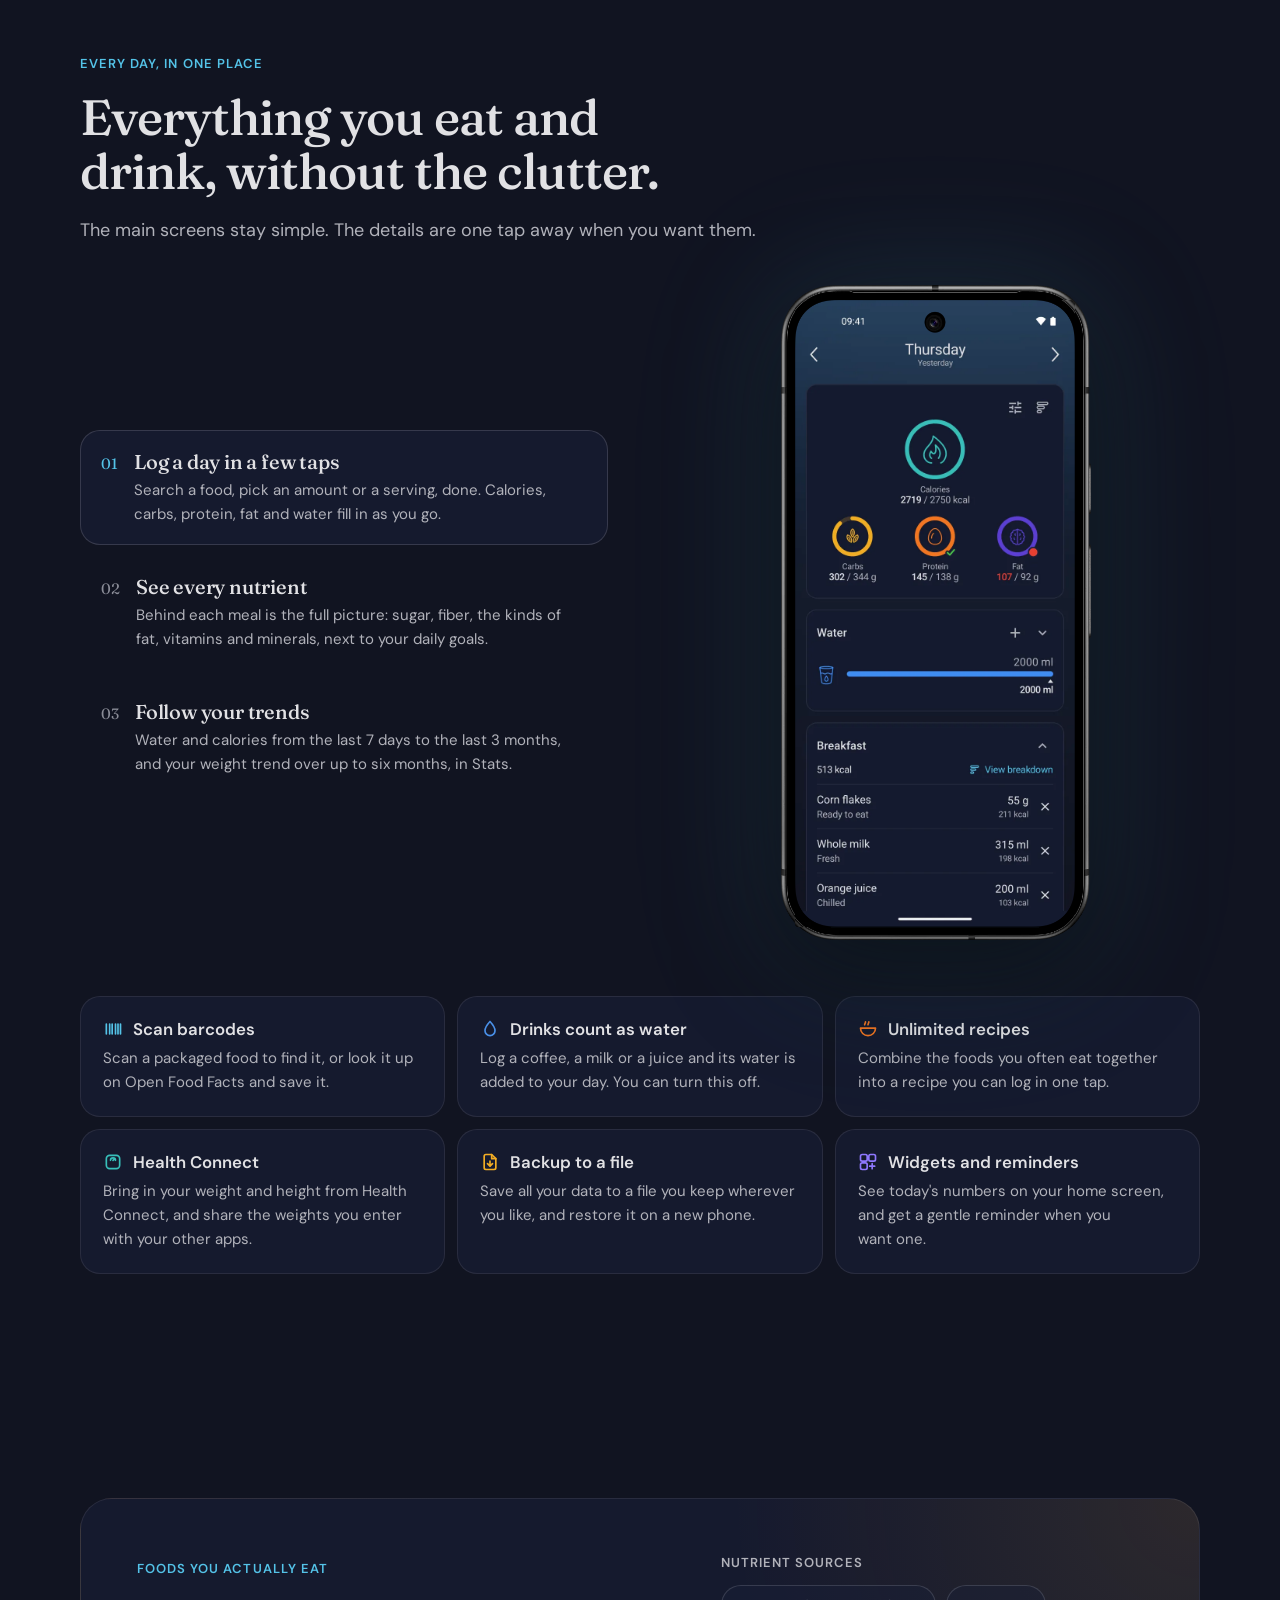
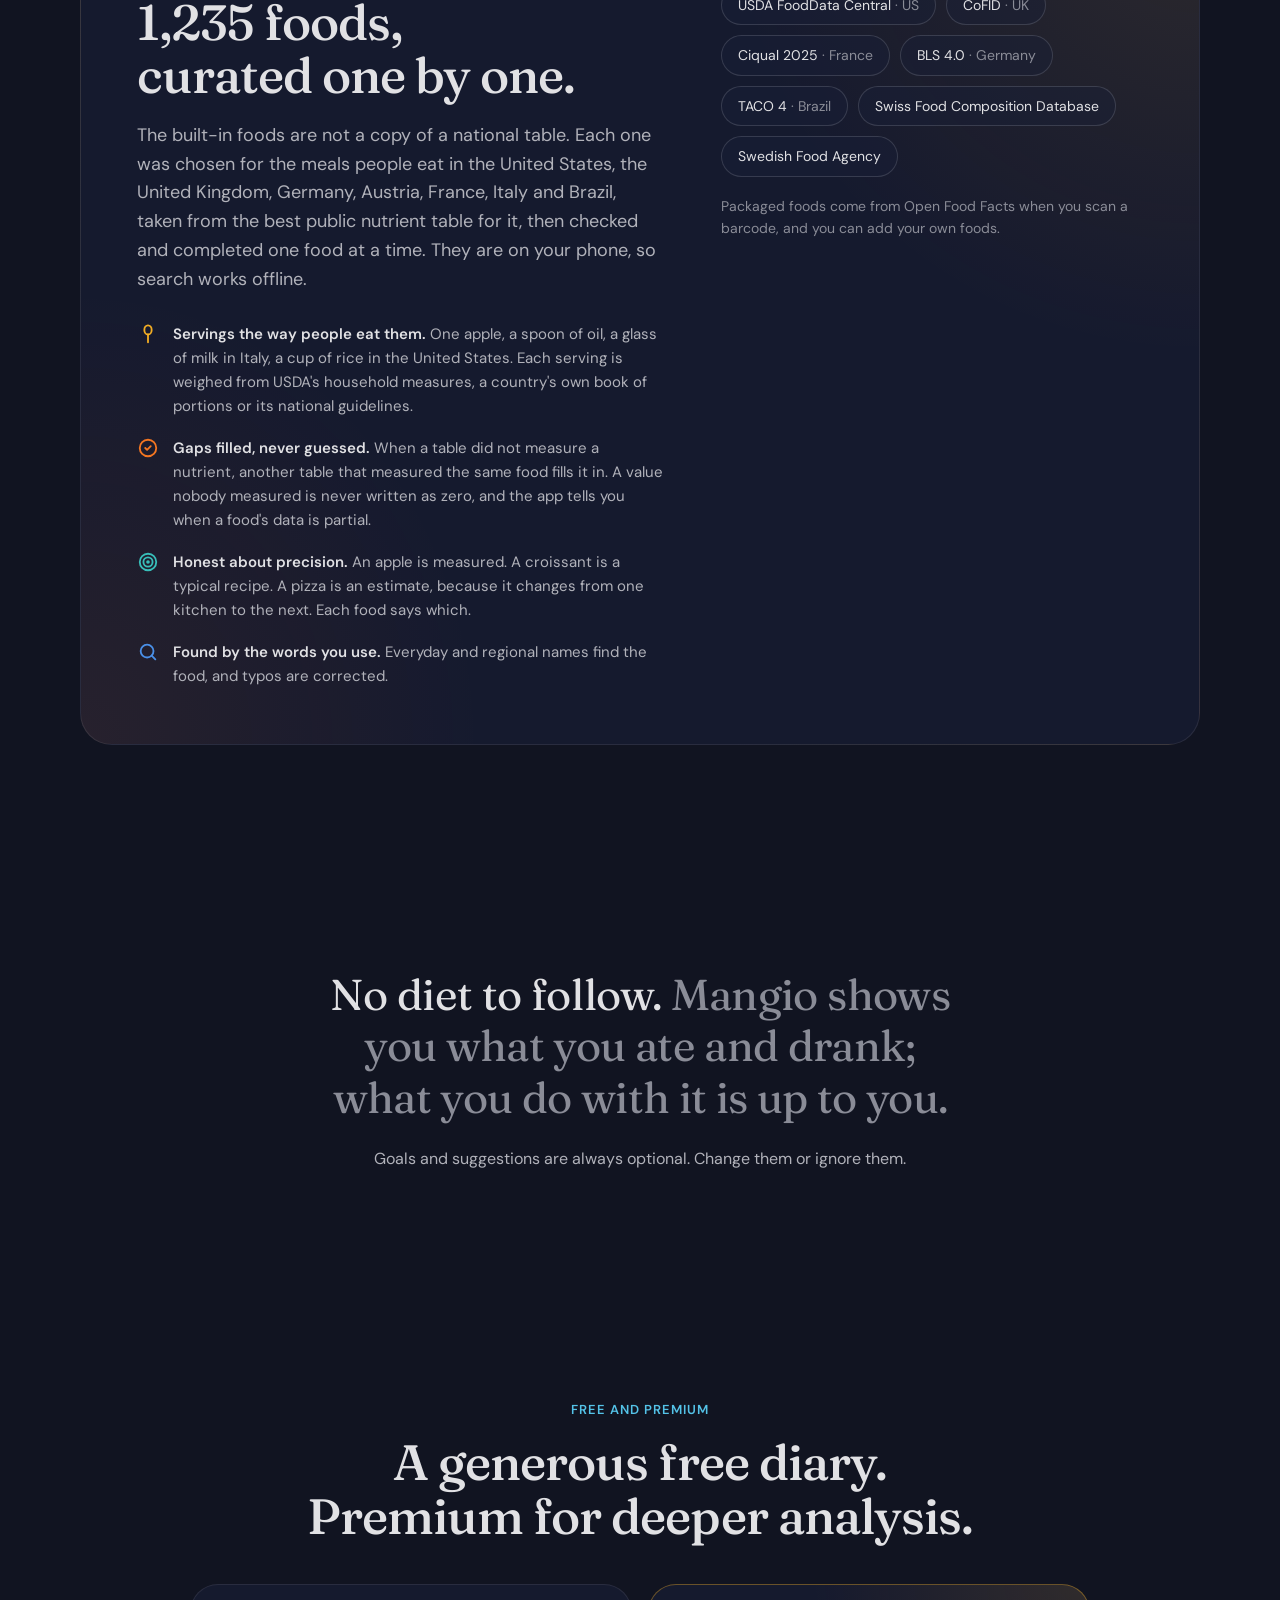
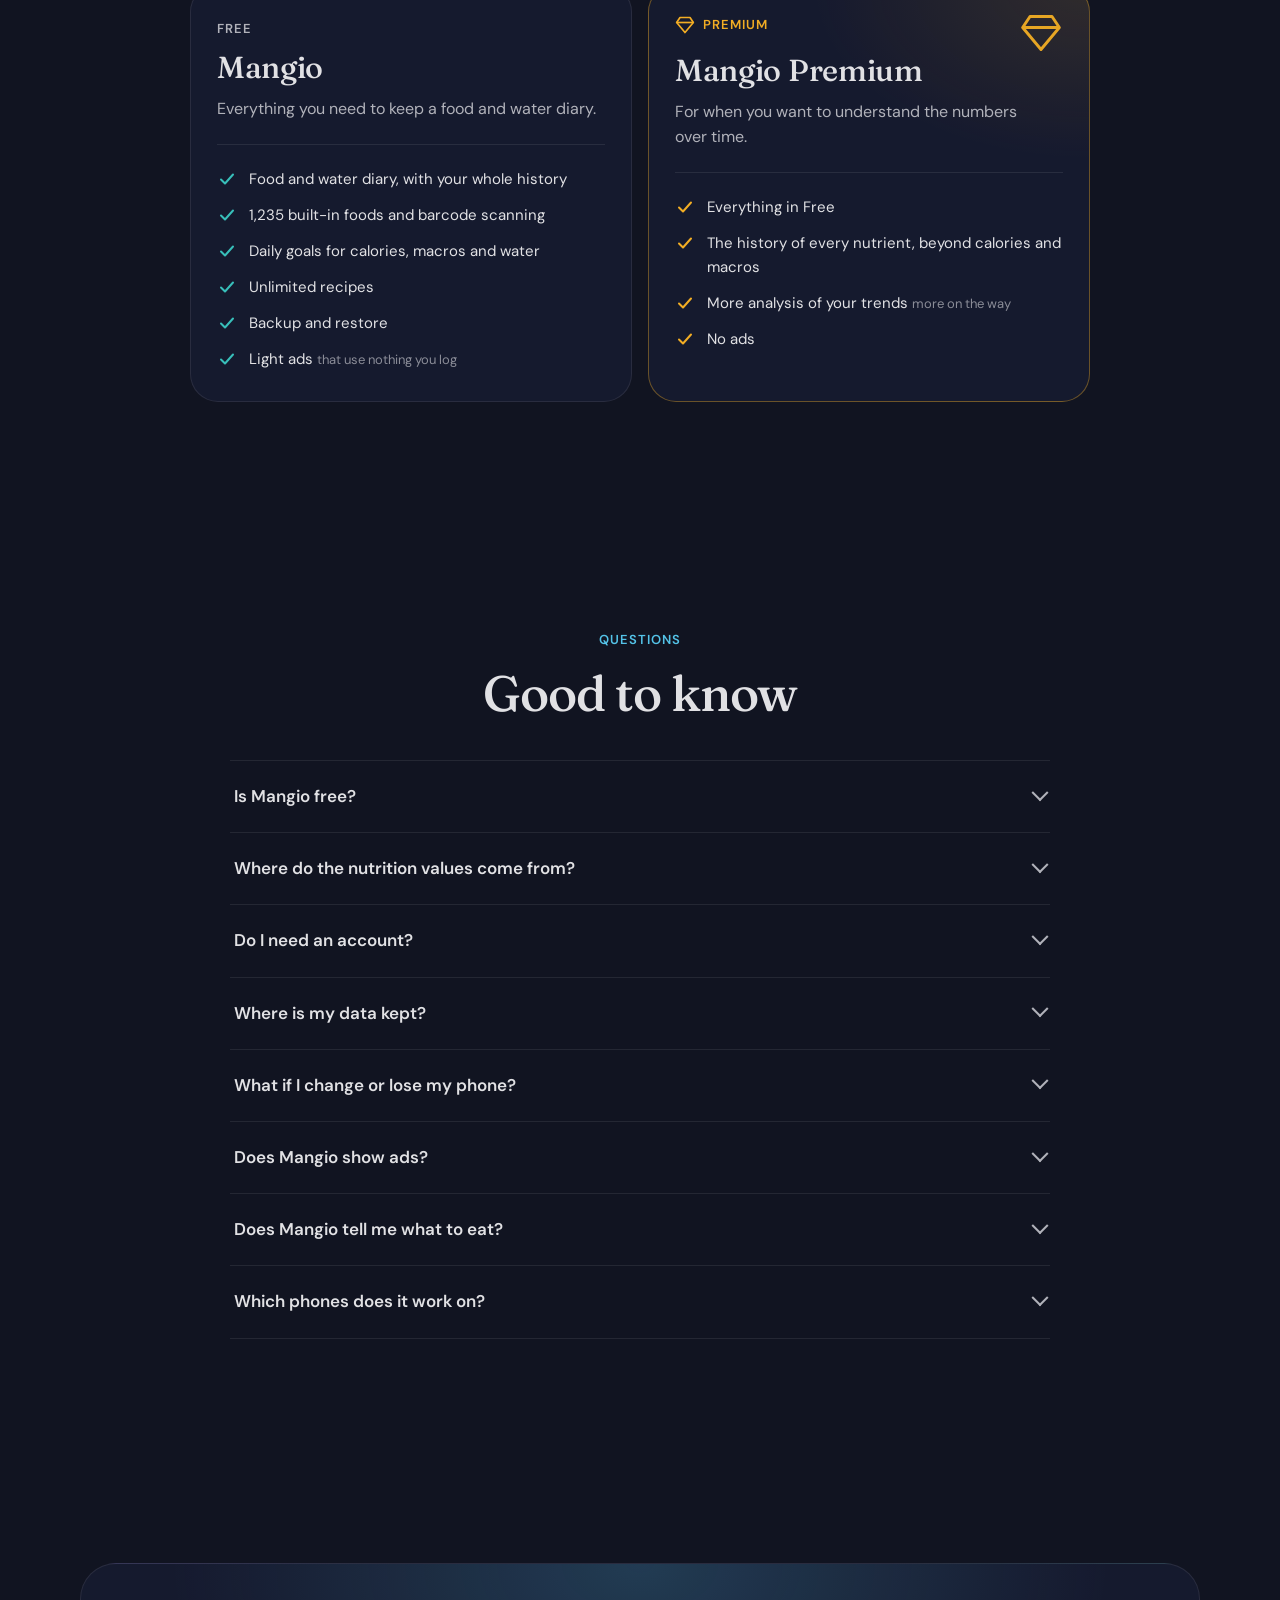
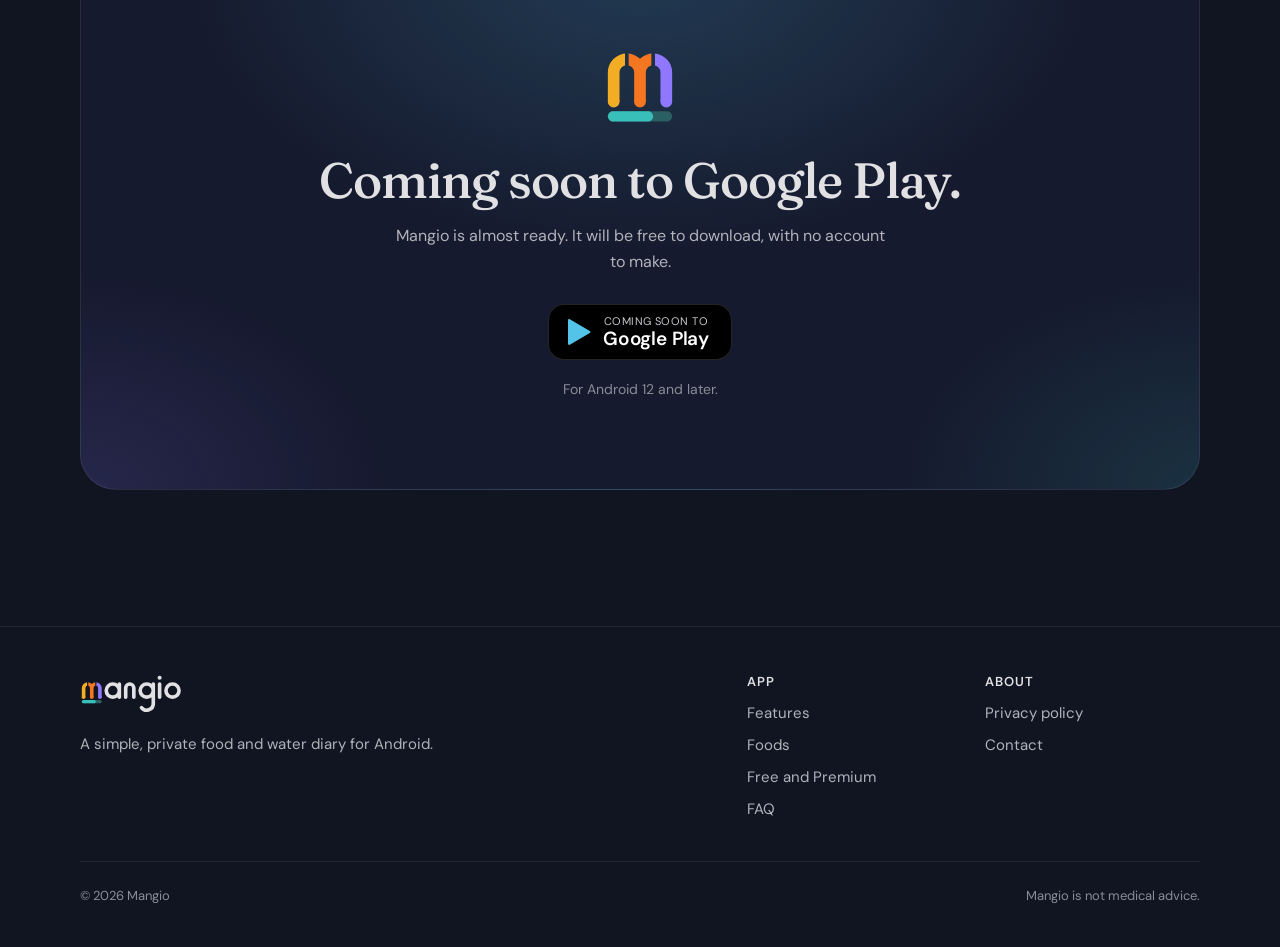
==== commit b17a9a03: "The hero says why Mangio exists: what you eat is your business, so it is a truly private diary. Co-A" ====
--- a/index.html
+++ b/index.html
@@ -65,7 +65,7 @@
         <div>
           <span class="pill"><b>Soon</b> Coming to Google Play</span>
           <h1>The food diary that <em>stays yours.</em> <span class="h1-coda">We mean it.</span></h1>
-          <p class="lead">Log what you eat and drink in a few taps and see your day at a glance. No account, nothing you log is ever sent anywhere, and your whole history is yours to keep, for free.</p>
+          <p class="lead">We believe what you eat is your business and nobody else's. So we built Mangio, a truly private food and water diary: no account, nothing you log is ever sent anywhere, and your whole history is yours to keep, for free.</p>
           <div class="hero-actions">
             <a class="store" href="#get" aria-label="Coming soon to Google Play">
               <svg viewBox="0 0 26 28" aria-hidden="true"><path d="M3 2.2v23.6c0 .9 1 1.5 1.8 1l20-11.8c.8-.5.8-1.6 0-2.1L4.8 1.2C4 .7 3 1.3 3 2.2z" fill="#54c3e8"/></svg>
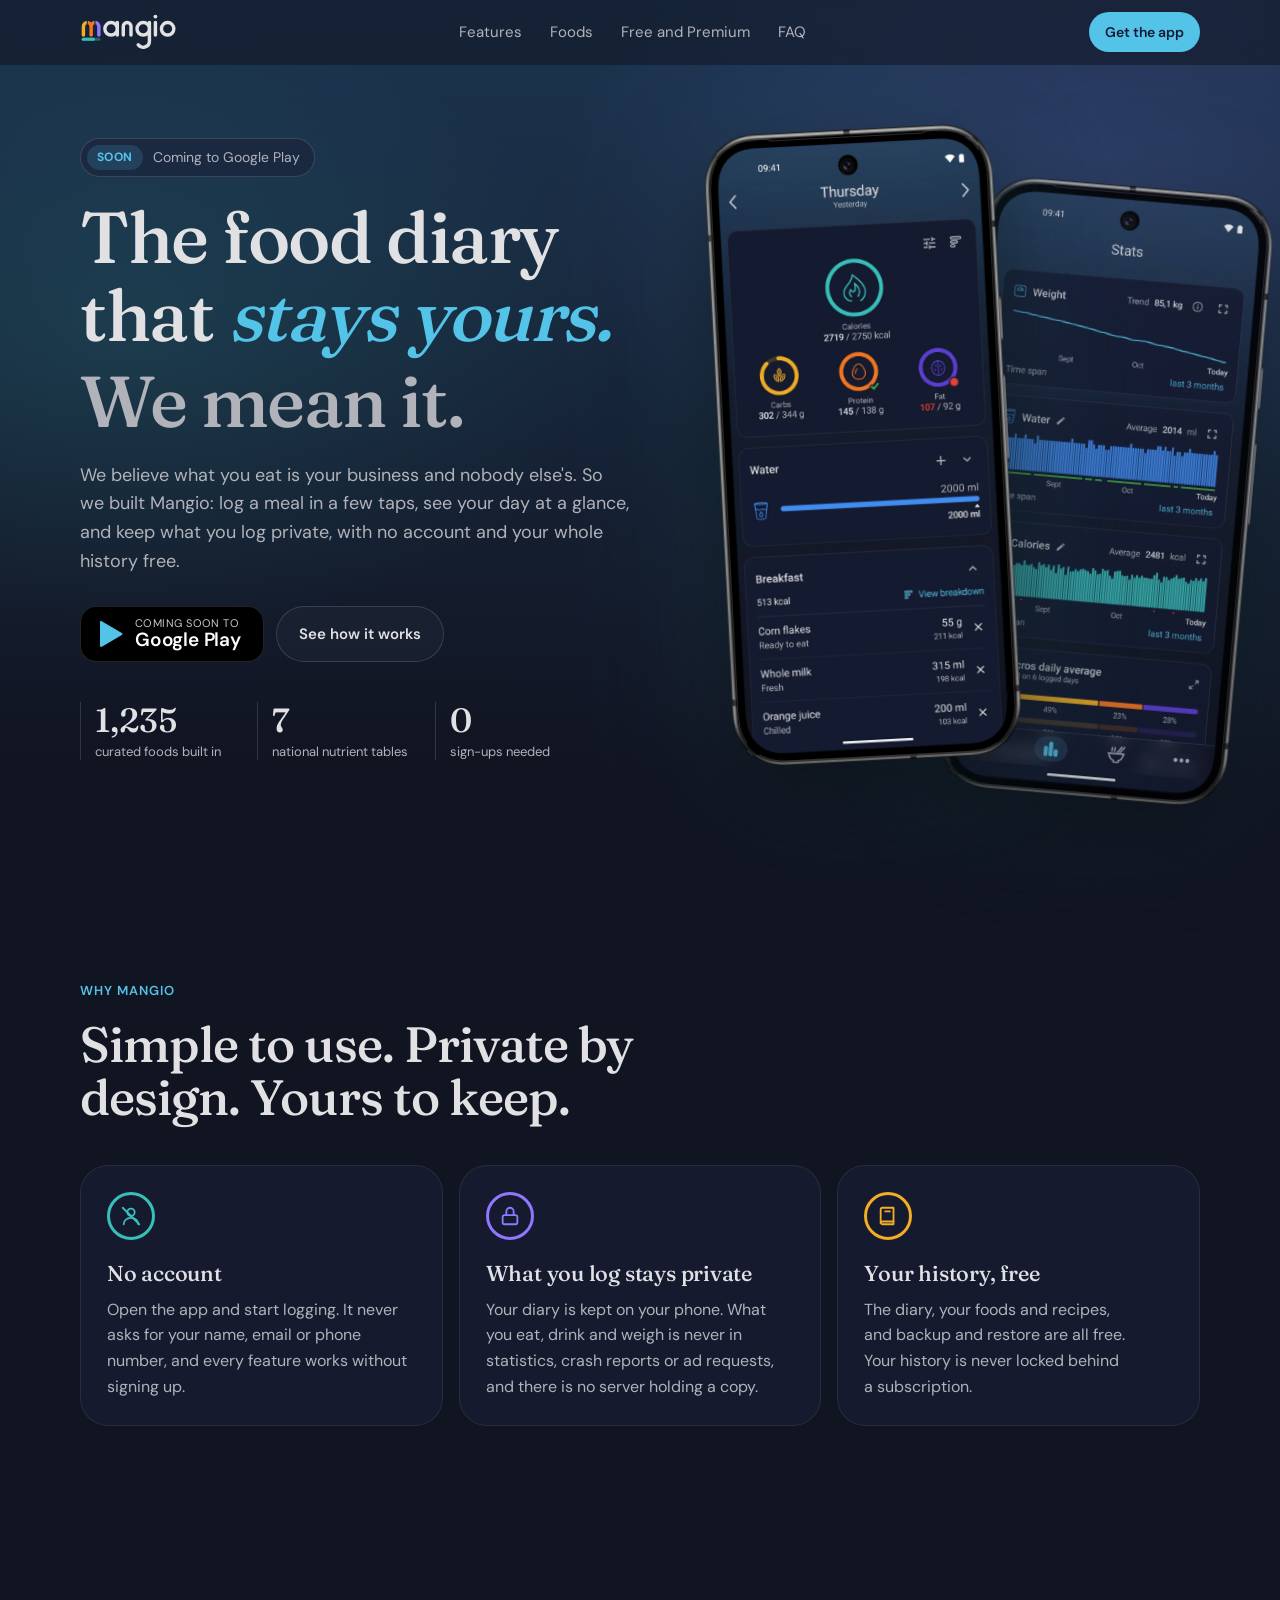
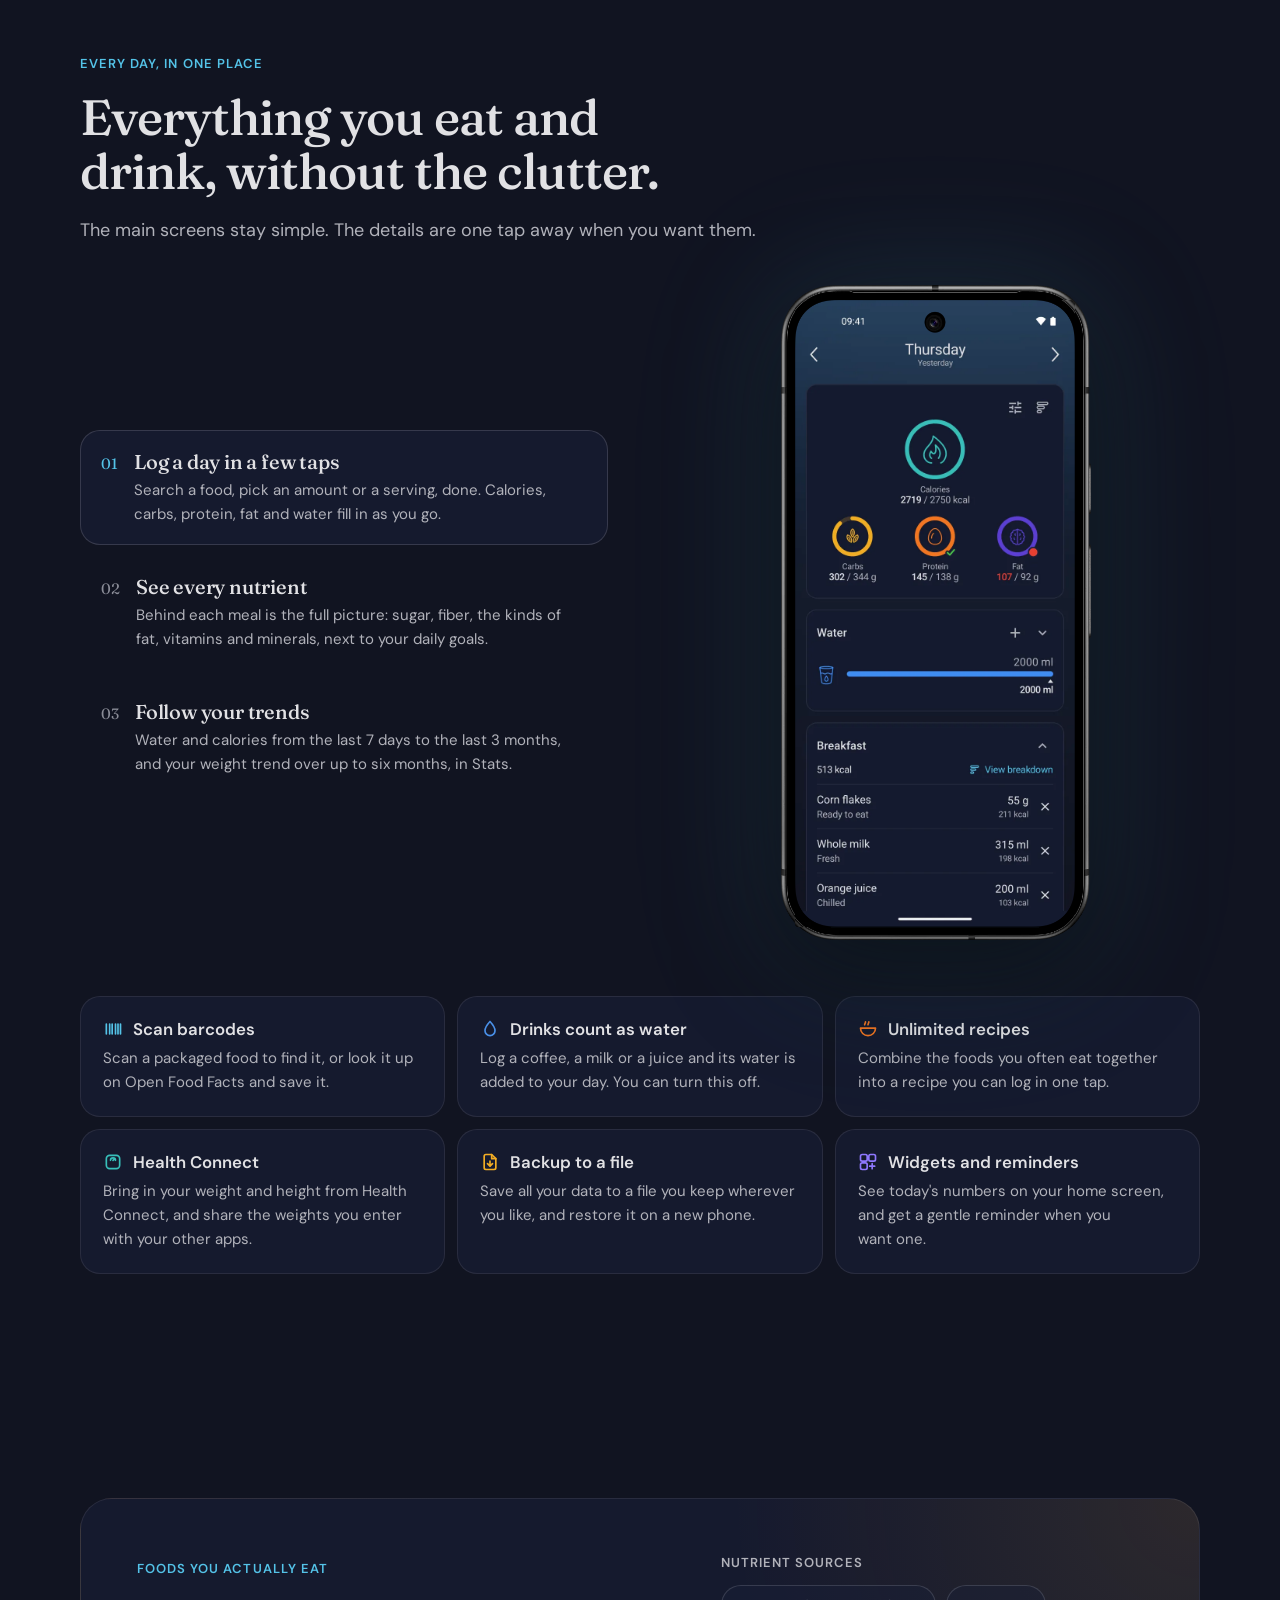
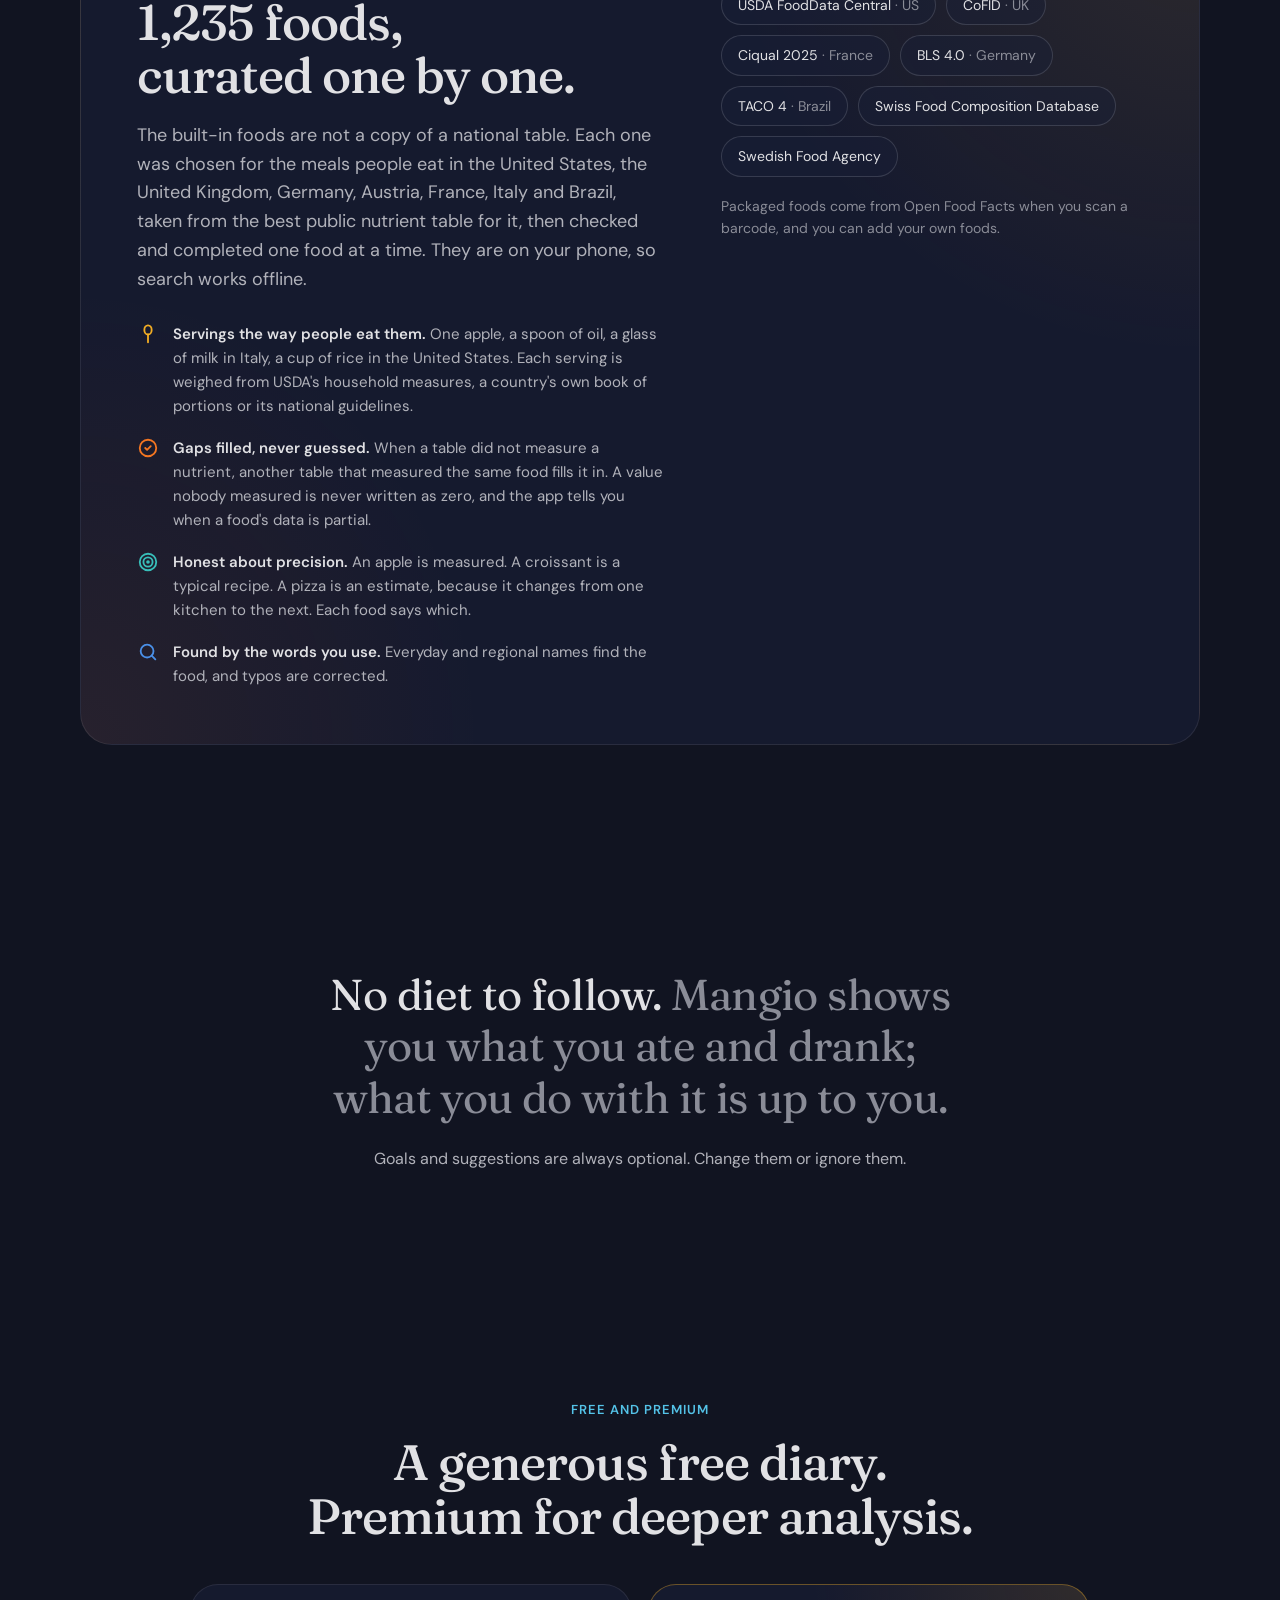
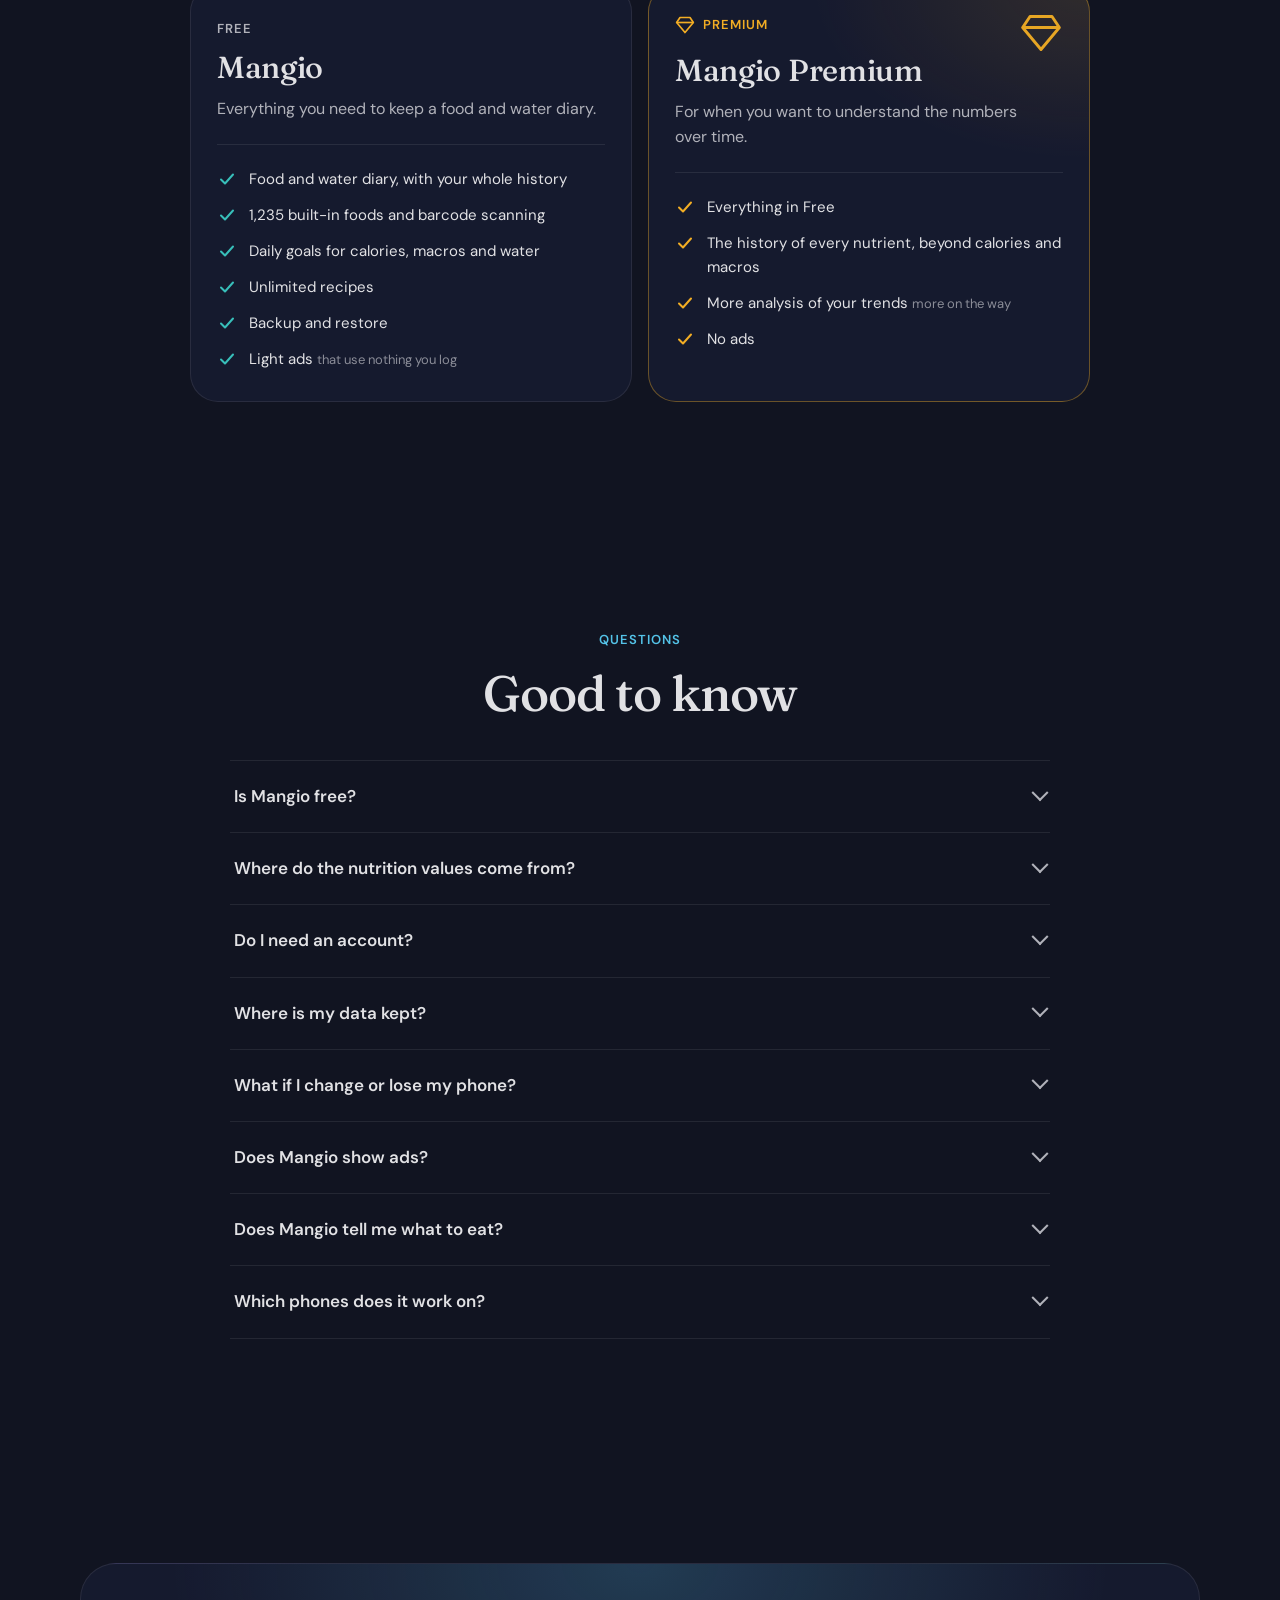
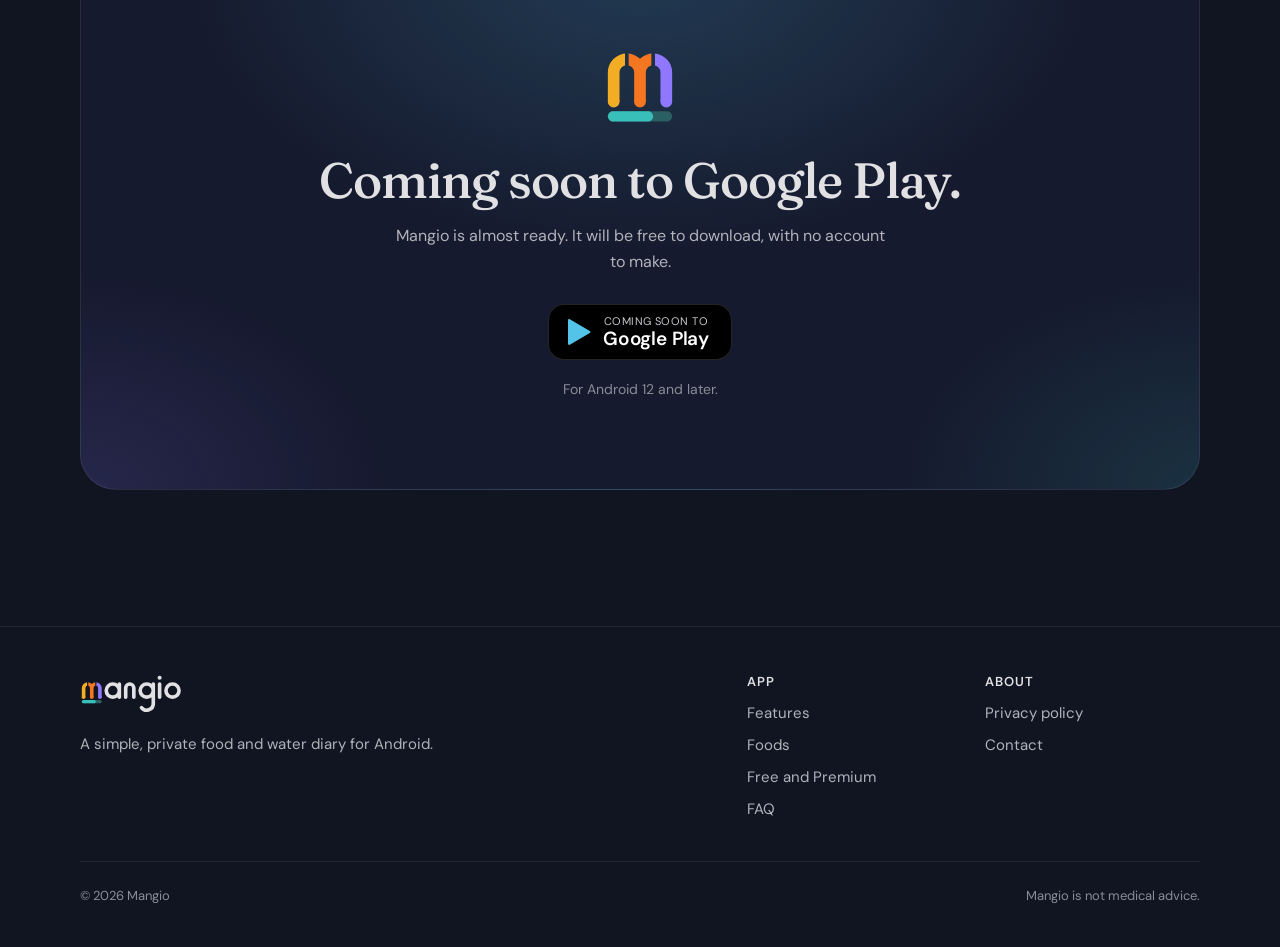
==== commit dbbf6842: "The hero intro brings back ease and makes the privacy claim exact: what you log stays private. Co-Au" ====
--- a/index.html
+++ b/index.html
@@ -65,7 +65,7 @@
         <div>
           <span class="pill"><b>Soon</b> Coming to Google Play</span>
           <h1>The food diary that <em>stays yours.</em> <span class="h1-coda">We mean it.</span></h1>
-          <p class="lead">We believe what you eat is your business and nobody else's. So we built Mangio, a truly private food and water diary: no account, nothing you log is ever sent anywhere, and your whole history is yours to keep, for free.</p>
+          <p class="lead">We believe what you eat is your business and nobody else's. So we built Mangio: log a meal in a few taps, see your day at a glance, and keep what you log private, with no account and your whole history free.</p>
           <div class="hero-actions">
             <a class="store" href="#get" aria-label="Coming soon to Google Play">
               <svg viewBox="0 0 26 28" aria-hidden="true"><path d="M3 2.2v23.6c0 .9 1 1.5 1.8 1l20-11.8c.8-.5.8-1.6 0-2.1L4.8 1.2C4 .7 3 1.3 3 2.2z" fill="#54c3e8"/></svg>
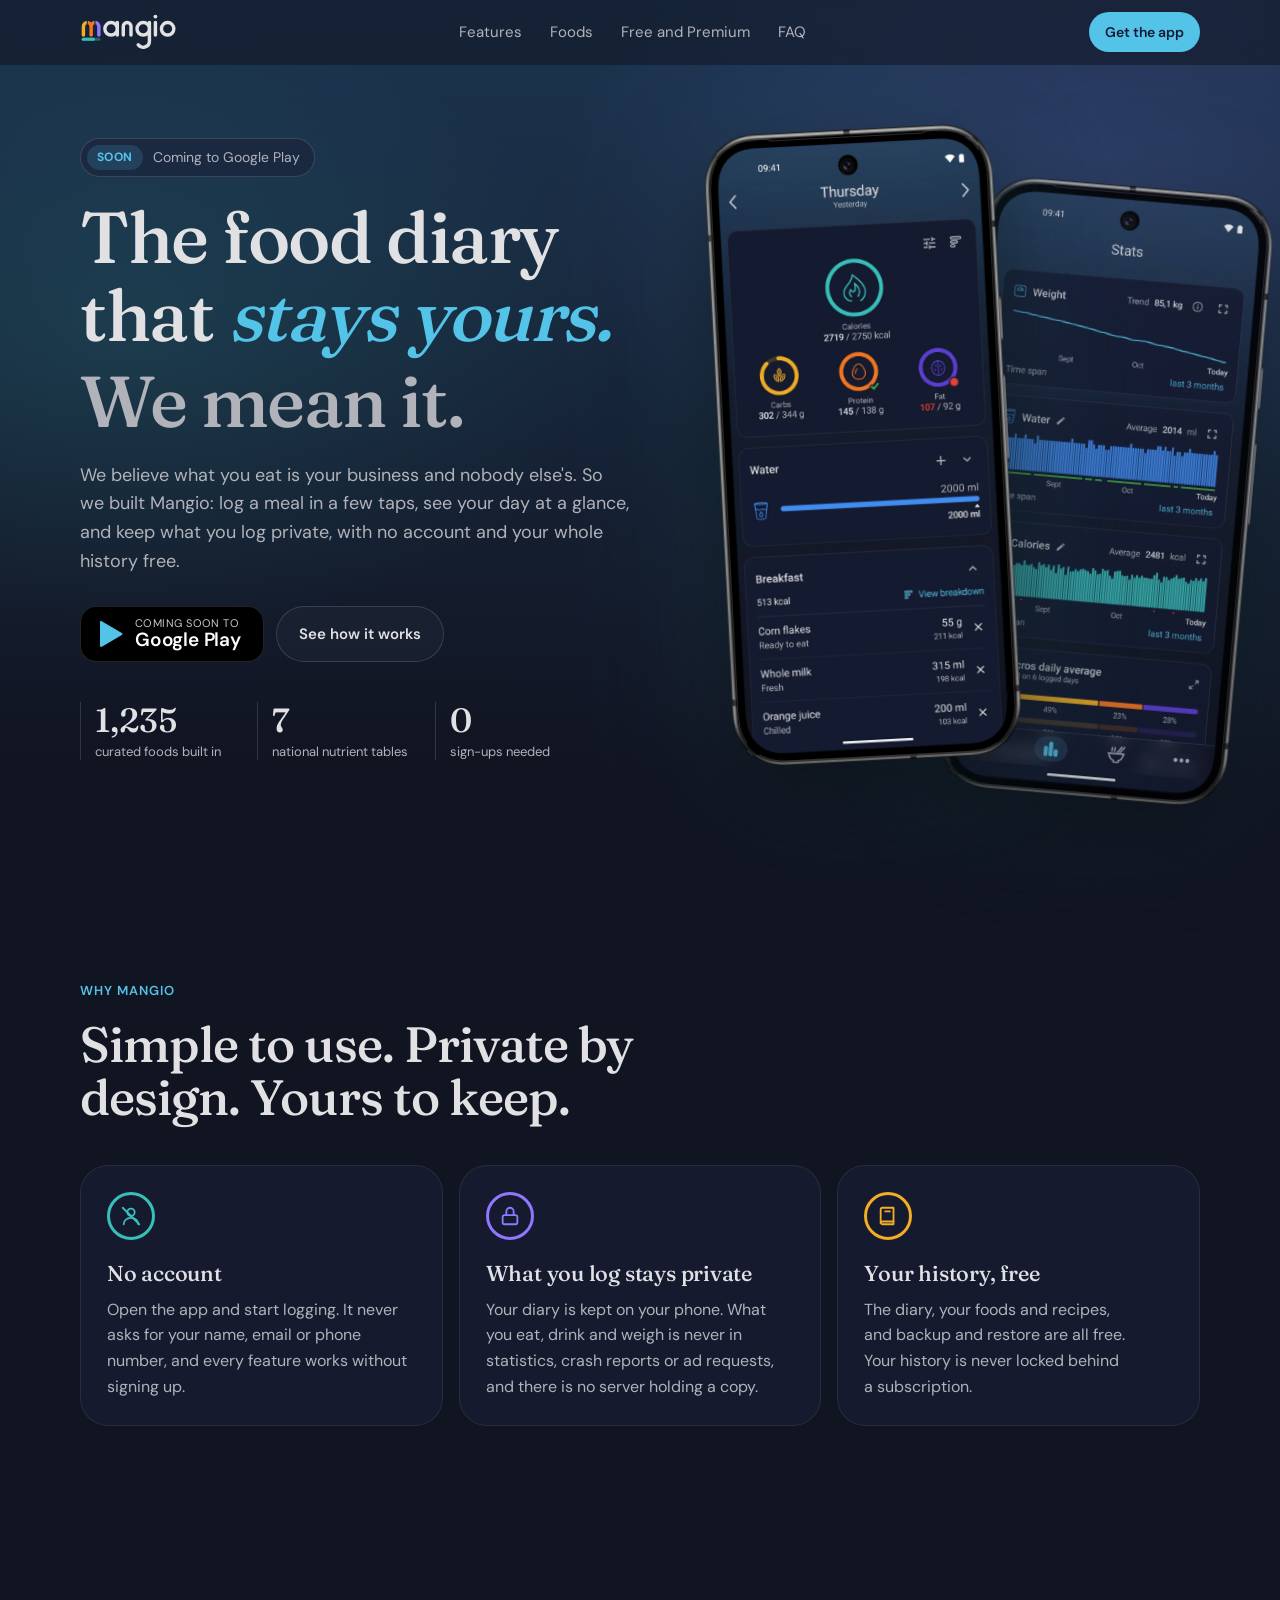
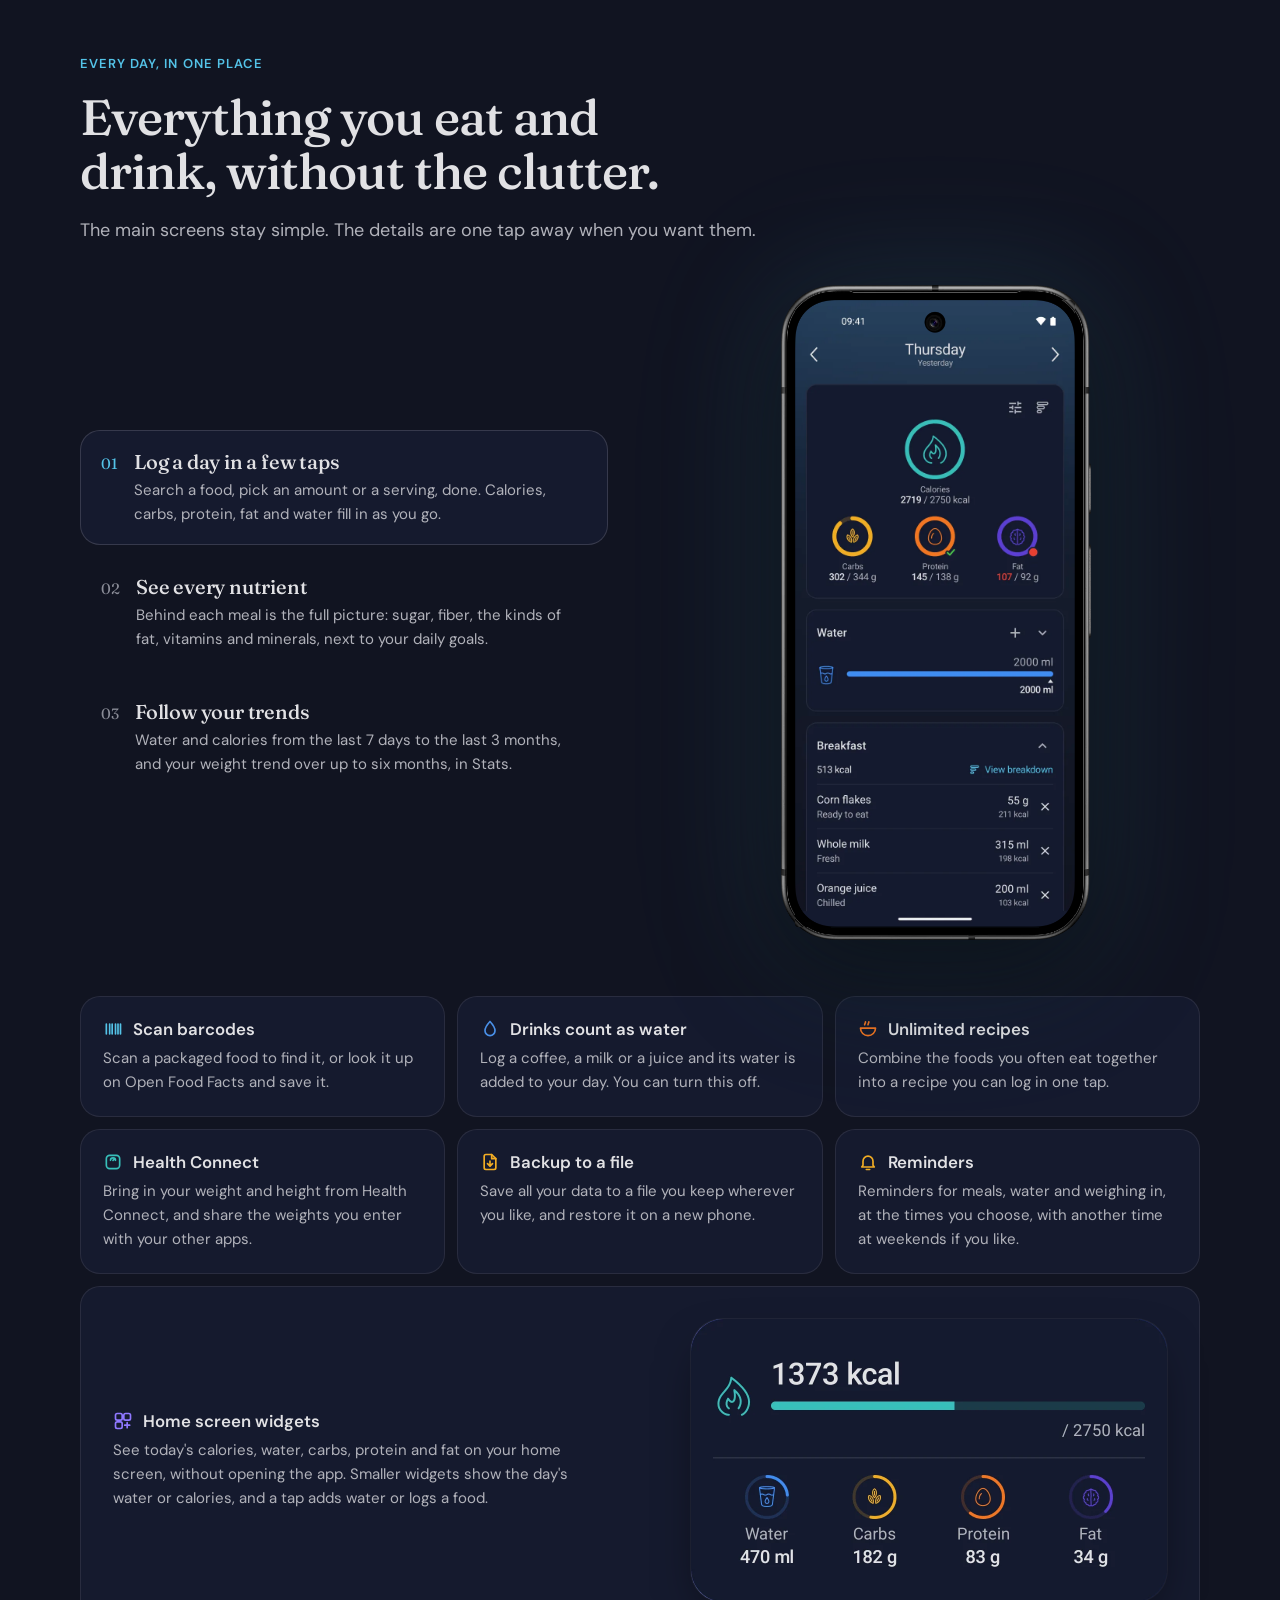
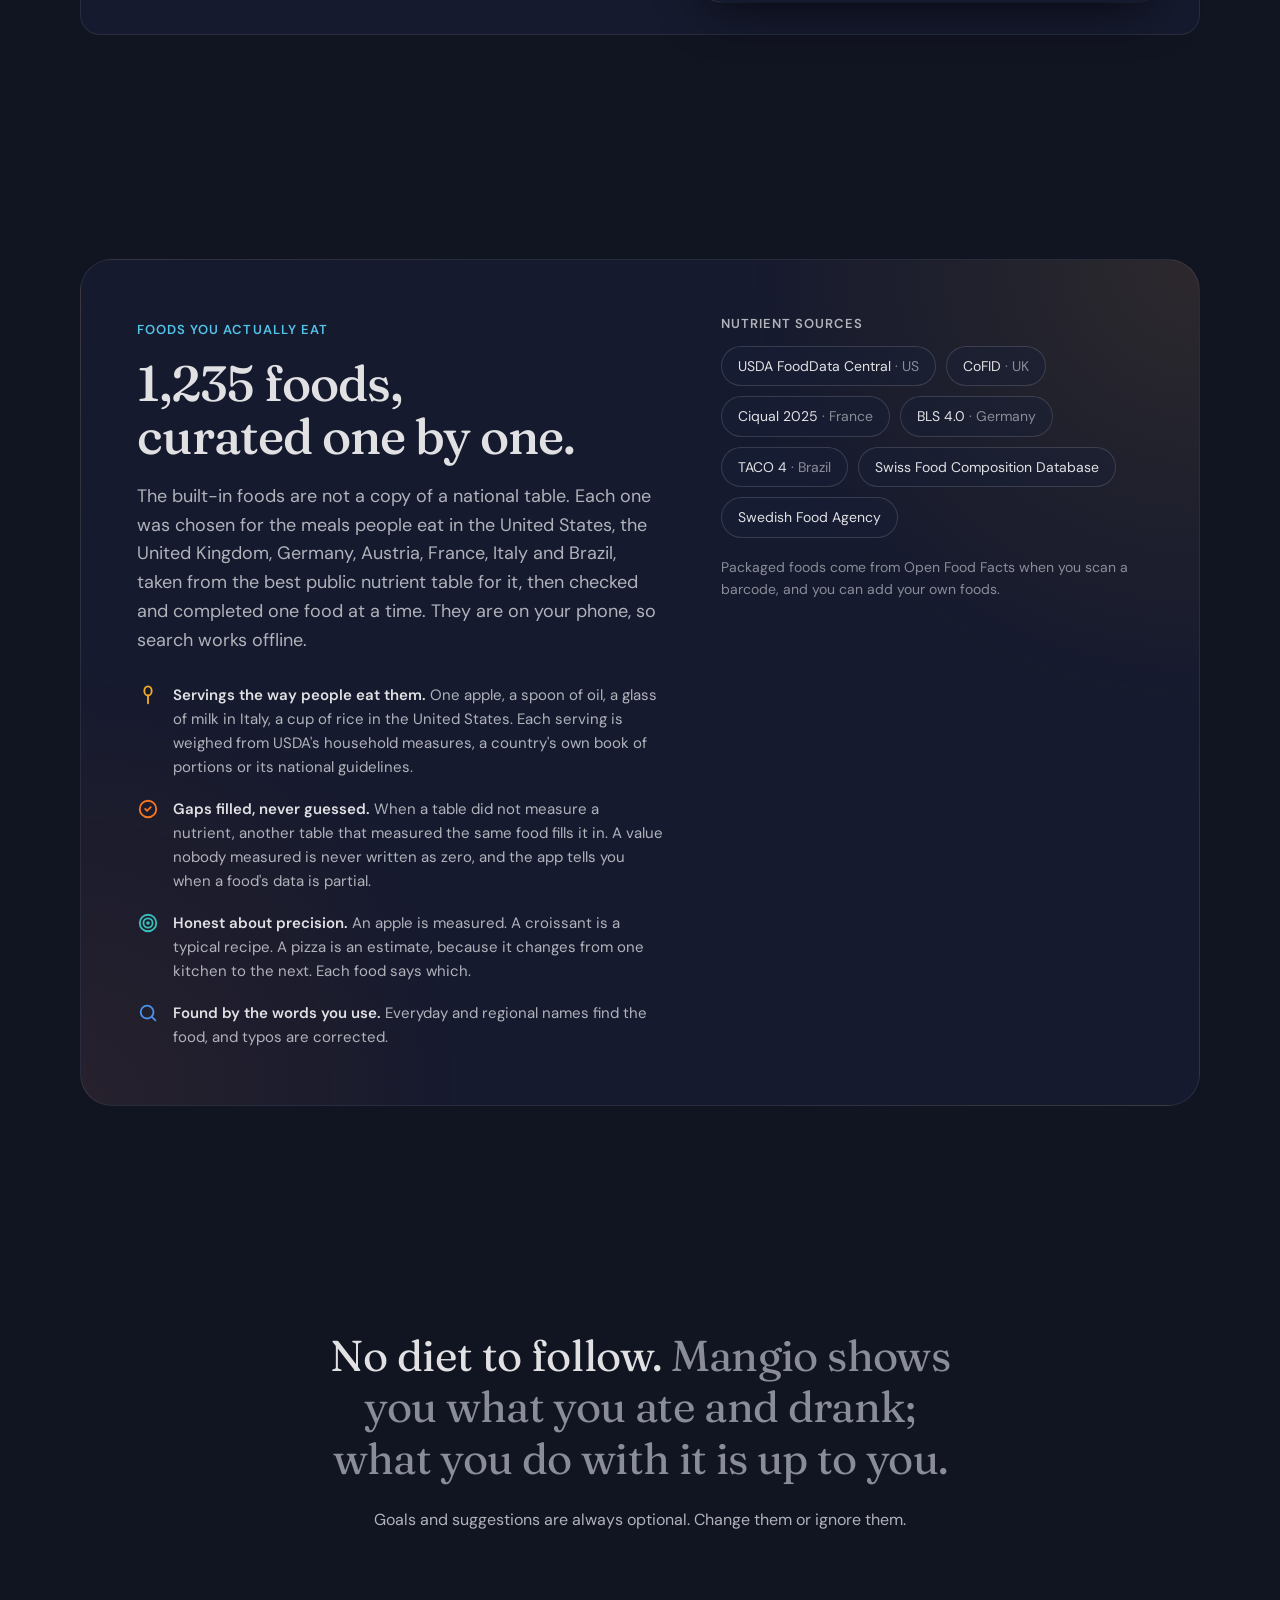
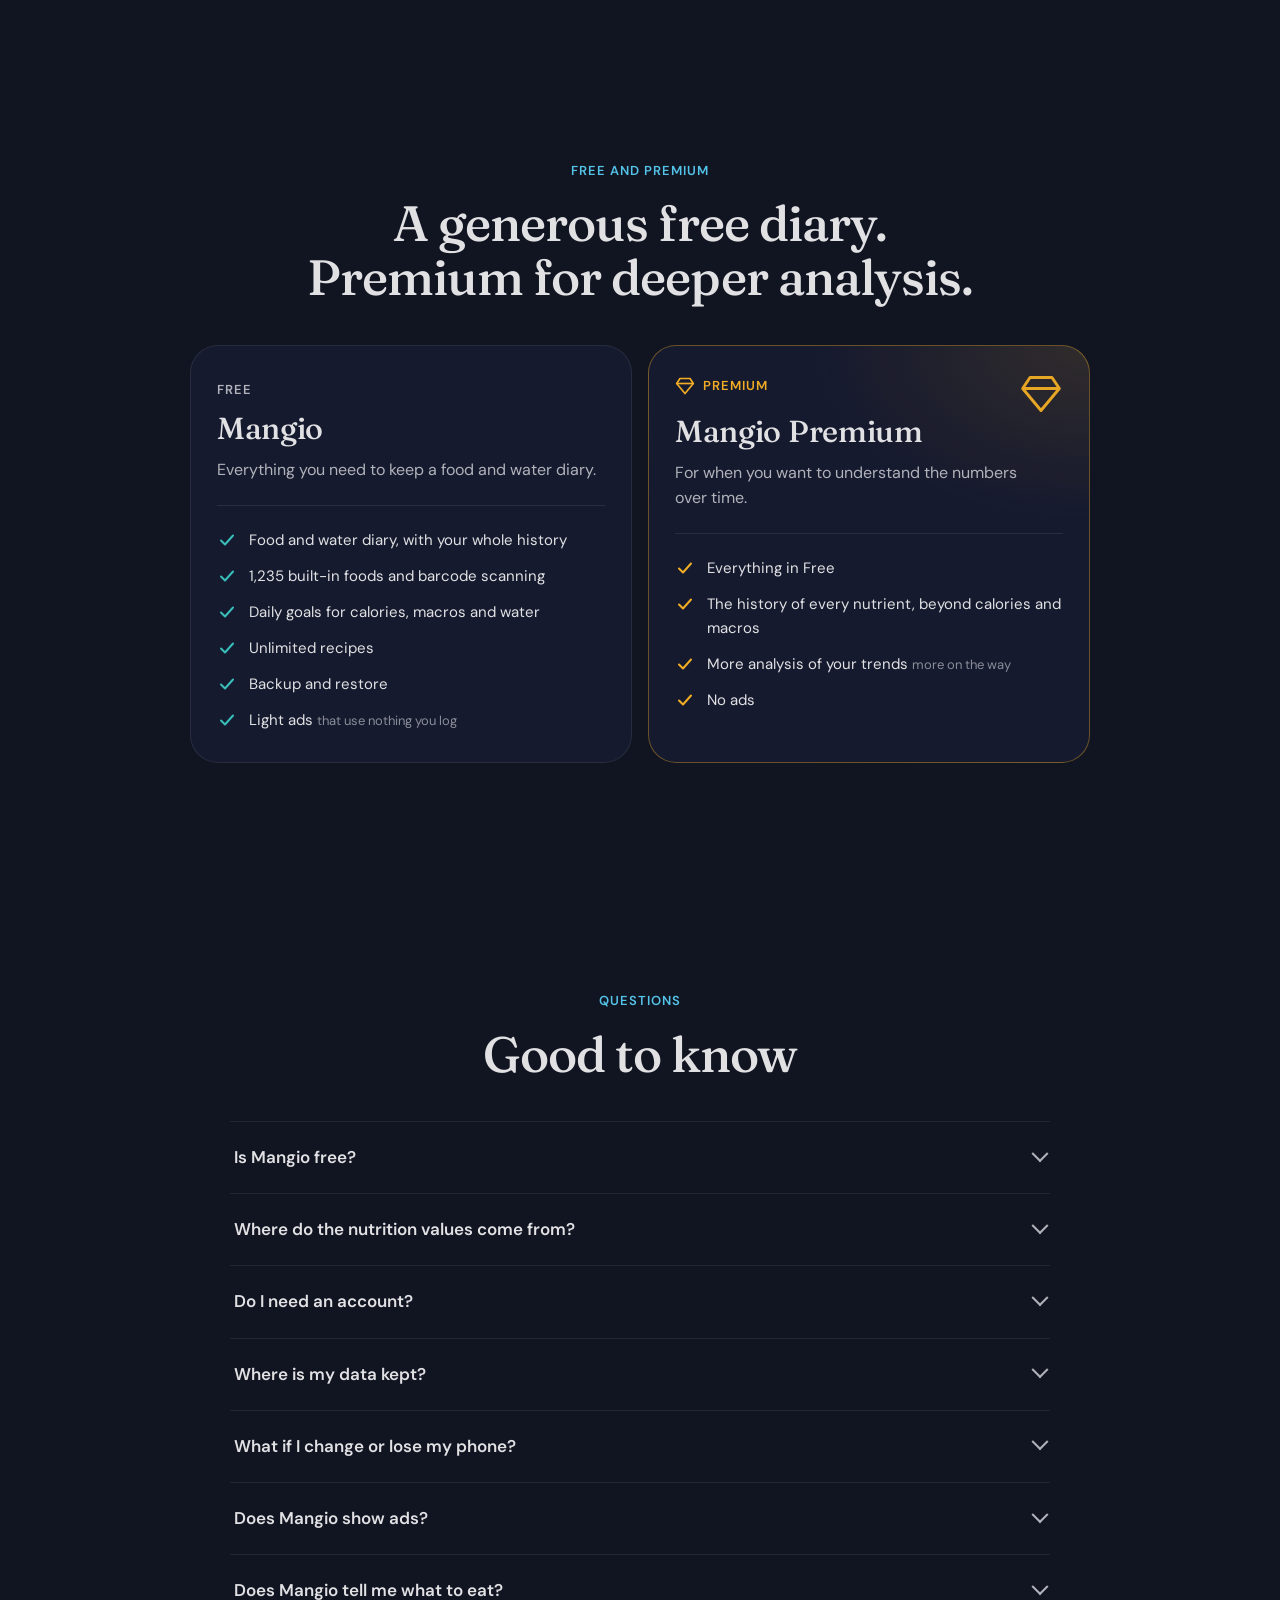
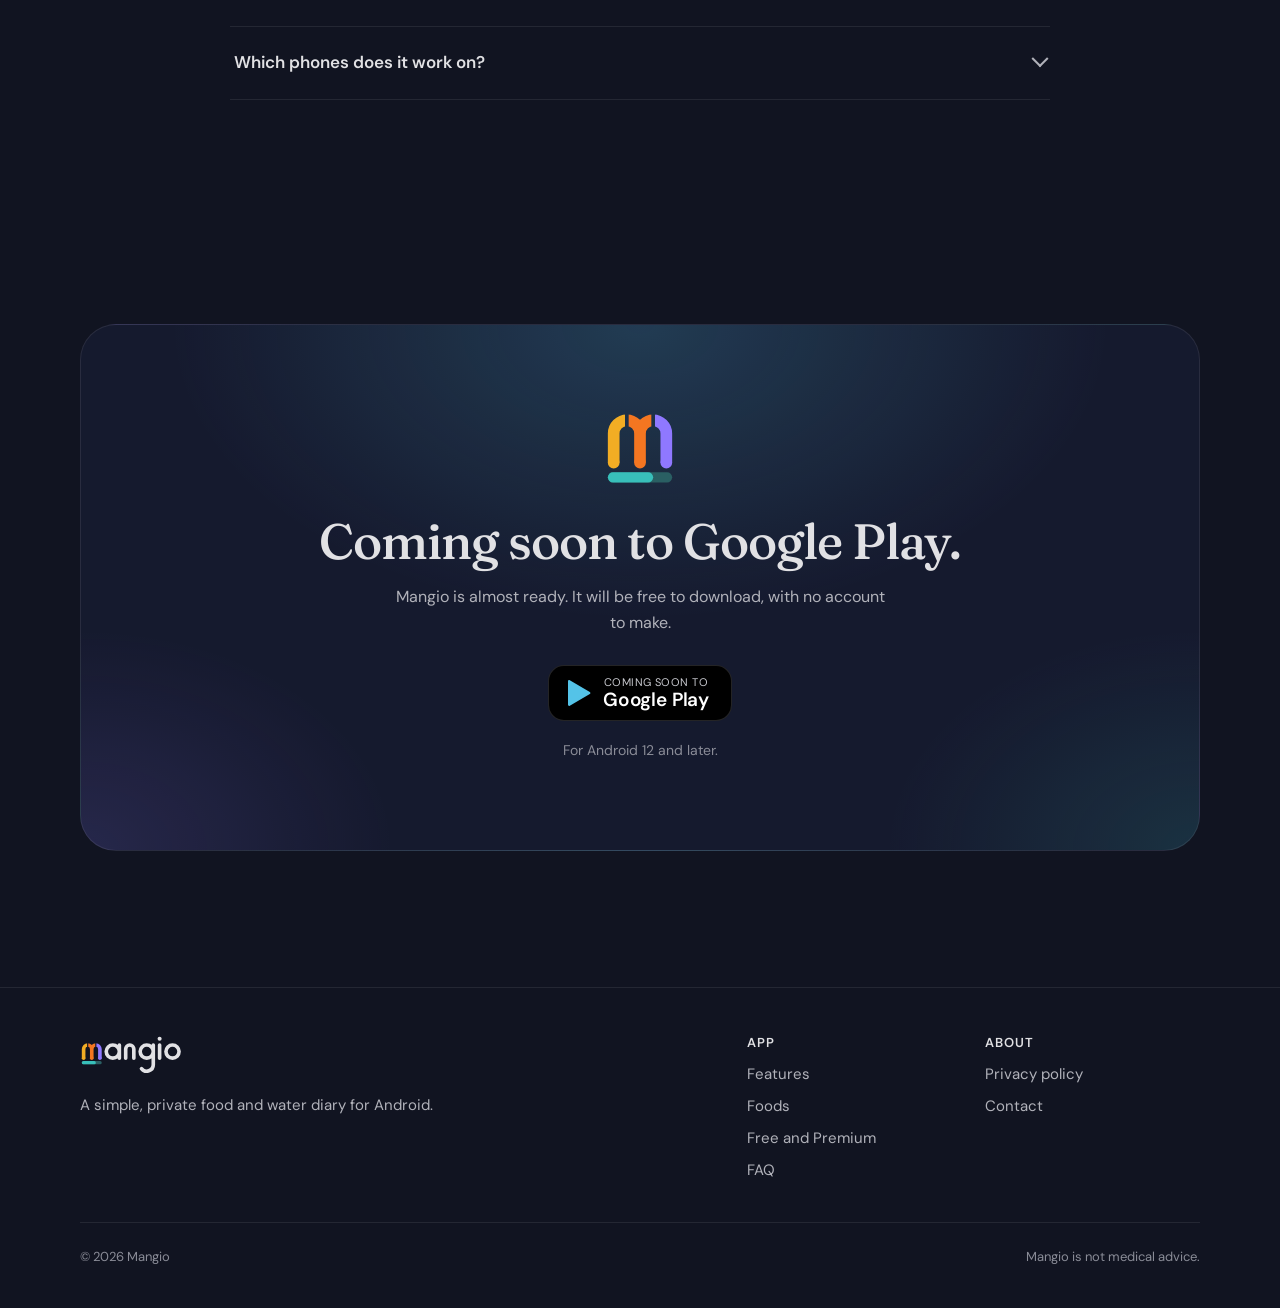
==== commit 5424d7ab: "The Today widget, 4x2, next to the widgets text, and Reminders has a card of its own. The widget is " ====
--- a/index.html
+++ b/index.html
@@ -201,8 +201,15 @@
             <p>Save all your data to a file you keep wherever you like, and restore it on a new phone.</p>
           </article>
           <article class="card reveal">
-            <h3><svg class="c-fat" viewBox="0 0 24 24" fill="none" stroke="currentColor" stroke-width="2" stroke-linecap="round" stroke-linejoin="round" aria-hidden="true"><rect x="3" y="3" width="8" height="8" rx="2"/><rect x="13" y="3" width="8" height="8" rx="2"/><rect x="3" y="13" width="8" height="8" rx="2"/><path d="M17 14v6M14 17h6"/></svg>Widgets and reminders</h3>
-            <p>See today's numbers on your home screen, and get a gentle reminder when you want one.</p>
+            <h3><svg class="c-carbs" viewBox="0 0 24 24" fill="none" stroke="currentColor" stroke-width="2" stroke-linecap="round" stroke-linejoin="round" aria-hidden="true"><path d="M6 16V11a6 6 0 0 1 12 0v5l1.5 2h-15z"/><path d="M10 21h4"/></svg>Reminders</h3>
+            <p>Reminders for meals, water and weighing in, at the times you choose, with another time at weekends if you like.</p>
+          </article>
+          <article class="card wide reveal">
+            <div>
+              <h3><svg class="c-fat" viewBox="0 0 24 24" fill="none" stroke="currentColor" stroke-width="2" stroke-linecap="round" stroke-linejoin="round" aria-hidden="true"><rect x="3" y="3" width="8" height="8" rx="2"/><rect x="13" y="3" width="8" height="8" rx="2"/><rect x="3" y="13" width="8" height="8" rx="2"/><path d="M17 14v6M14 17h6"/></svg>Home screen widgets</h3>
+              <p>See today's calories, water, carbs, protein and fat on your home screen, without opening the app. Smaller widgets show the day's water or calories, and a tap adds water or logs a food.</p>
+            </div>
+            <img class="widget-shot" src="/assets/img/widget-today-4x2.webp" alt="The Today widget on a home screen: 1373 of 2750 kcal, with water 470 ml, carbs 182 g, protein 83 g and fat 34 g." width="952" height="566" loading="lazy">
           </article>
         </div>
       </div>
--- a/assets/css/site.css
+++ b/assets/css/site.css
@@ -754,6 +754,35 @@
   margin-top: 6px;
 }
 
+/* The widgets card spans the grid, with the Today widget beside its text */
+.also .card.wide {
+  grid-column: 1 / -1;
+  display: grid;
+  gap: 22px;
+  align-items: center;
+}
+
+.widget-shot {
+  width: 100%;
+  max-width: 476px;
+  height: auto;
+  justify-self: center;
+  border-radius: 6.7% / 11.3%;
+  box-shadow: 0 20px 50px -18px rgba(0, 0, 0, 0.7), 0 0 0 1px rgba(225, 225, 228, 0.06);
+}
+
+@media (min-width: 760px) {
+  .also .card.wide {
+    grid-template-columns: 1fr 1.2fr;
+    gap: 40px;
+    padding: 32px;
+  }
+
+  .widget-shot {
+    justify-self: end;
+  }
+}
+
 /* Food sources */
 .sources {
   display: flex;
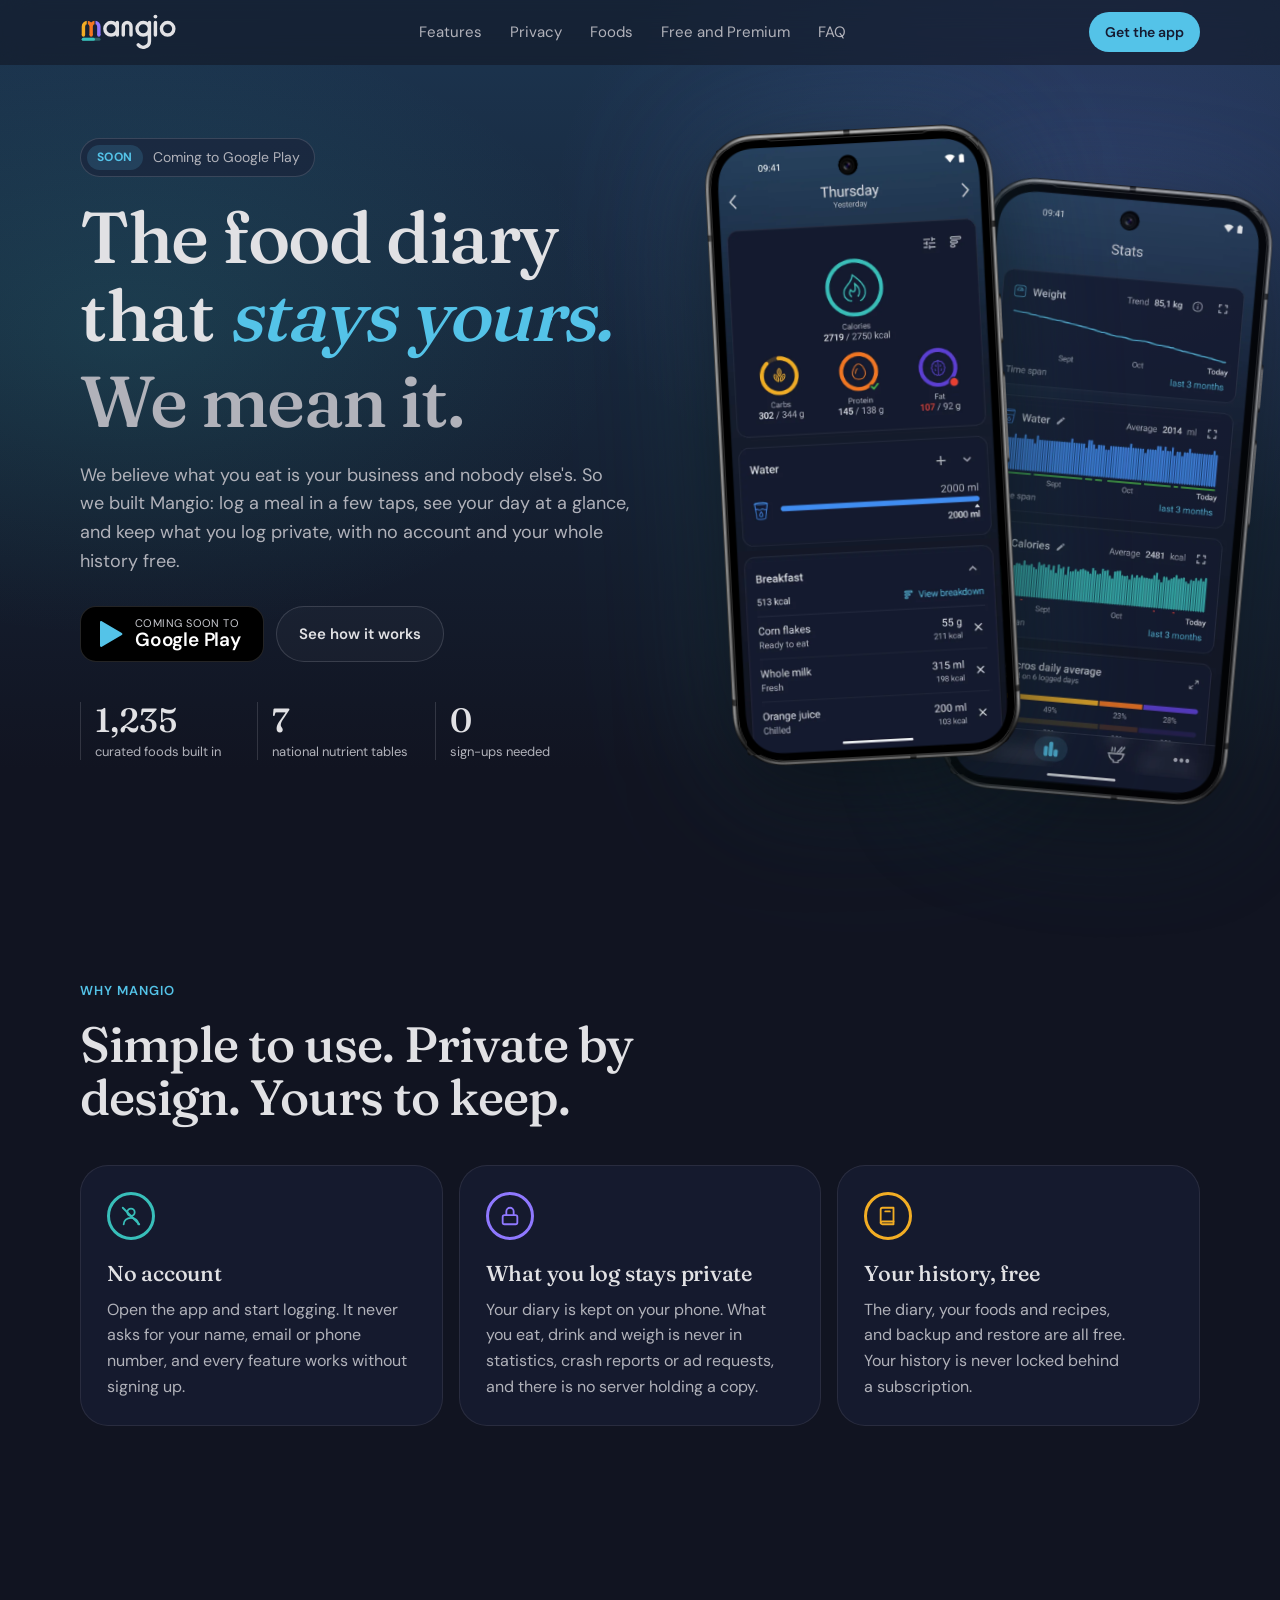
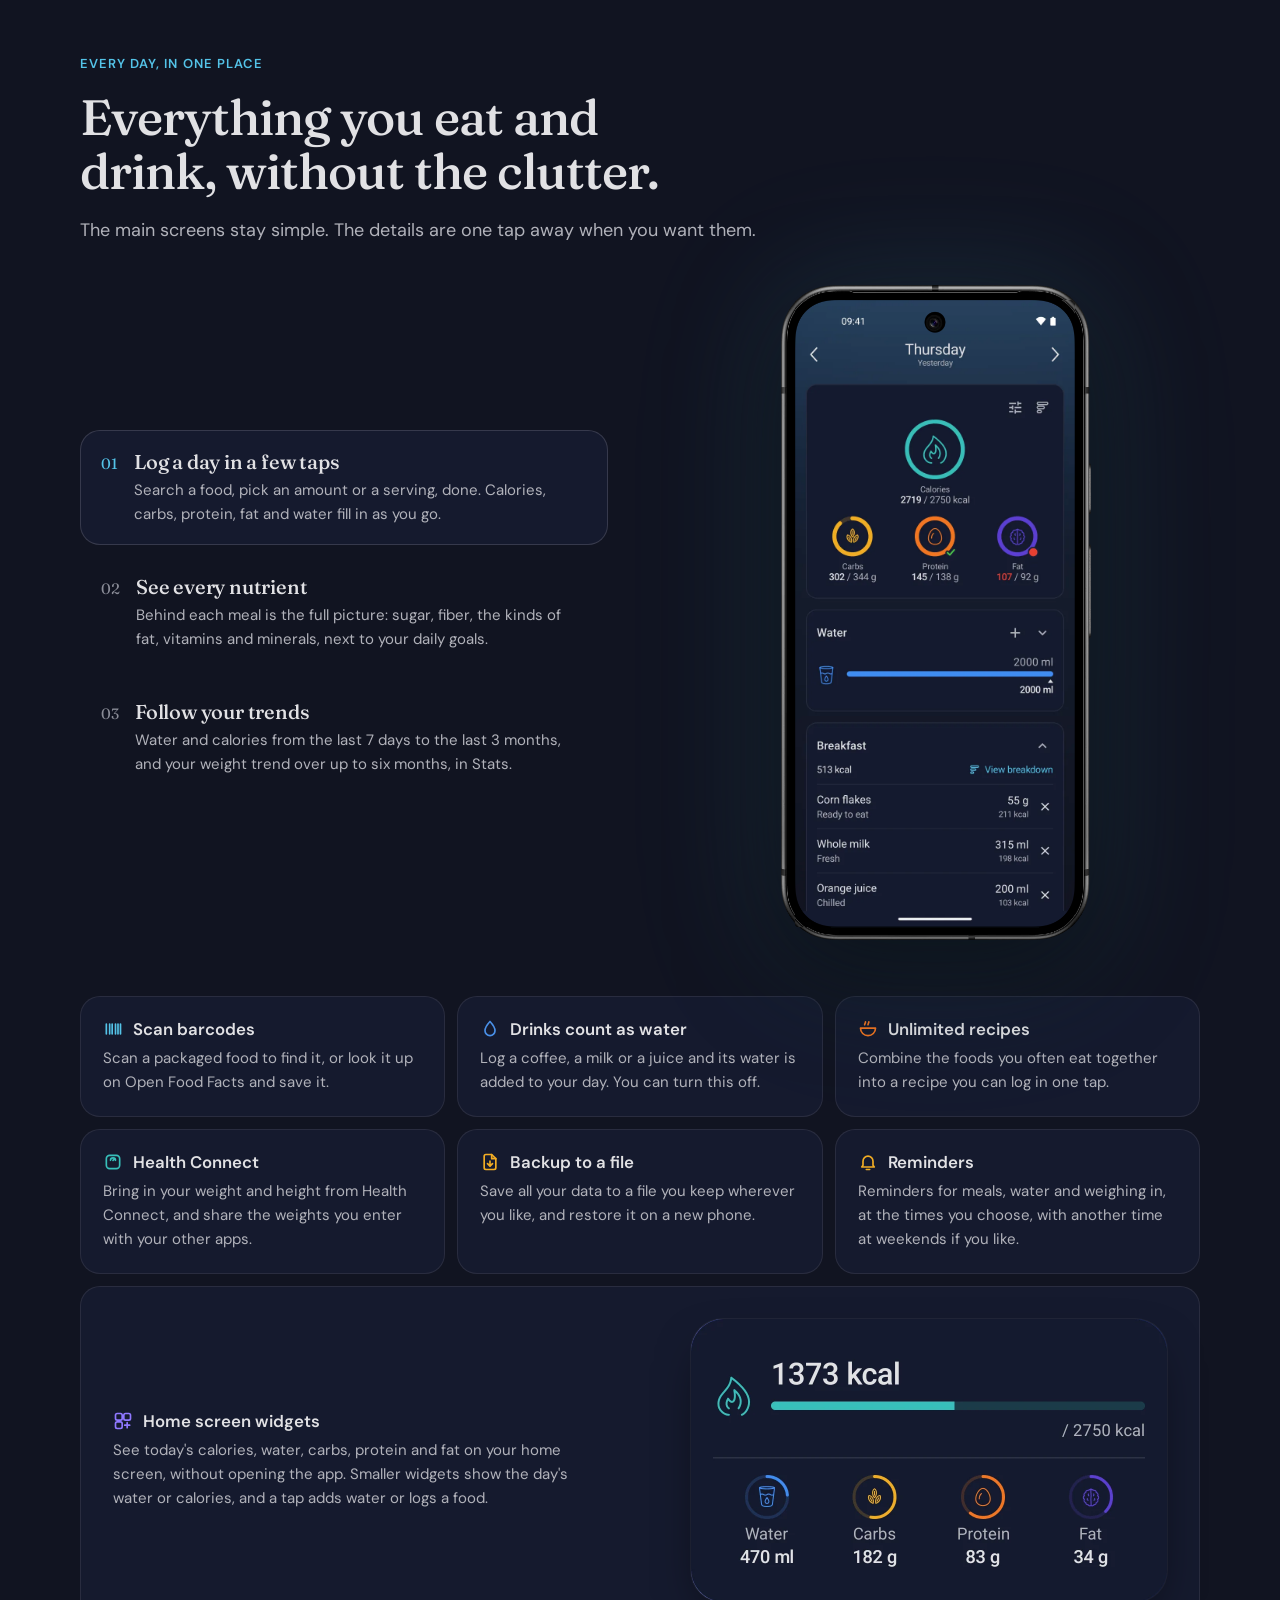
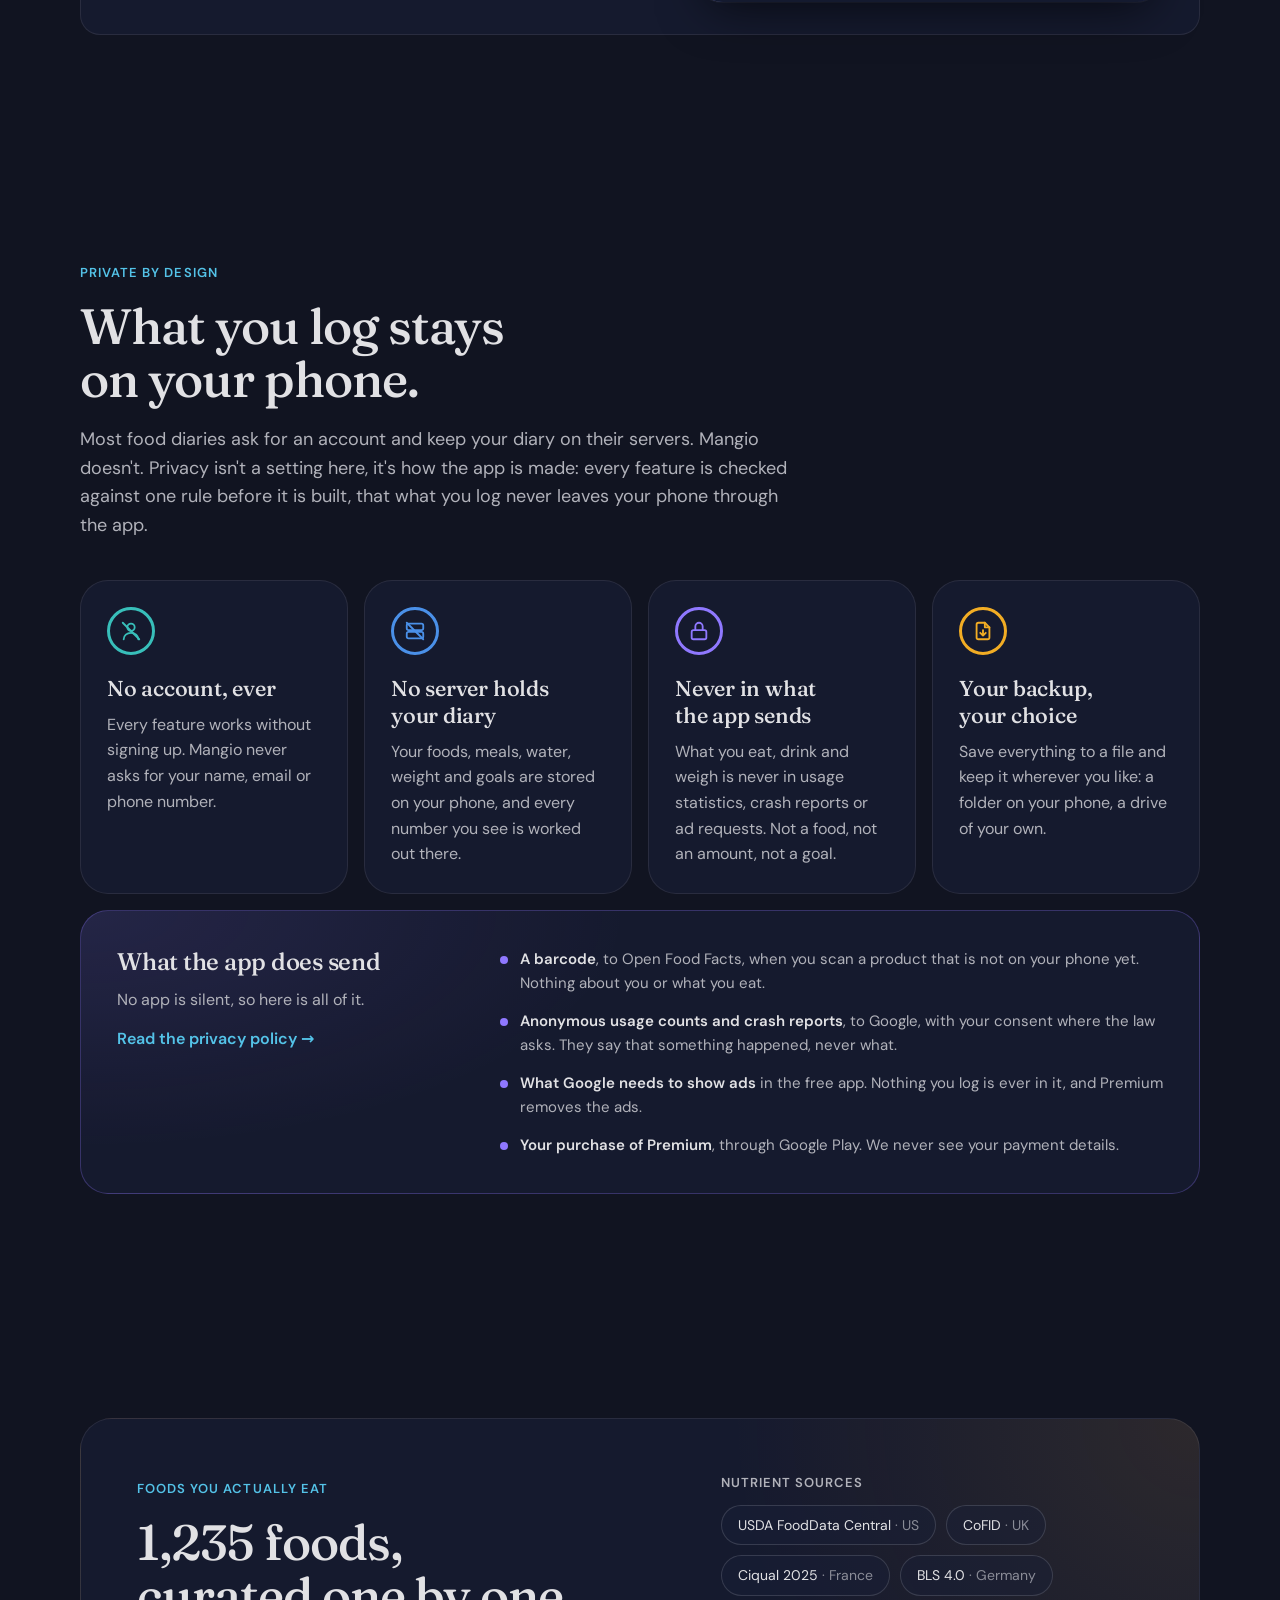
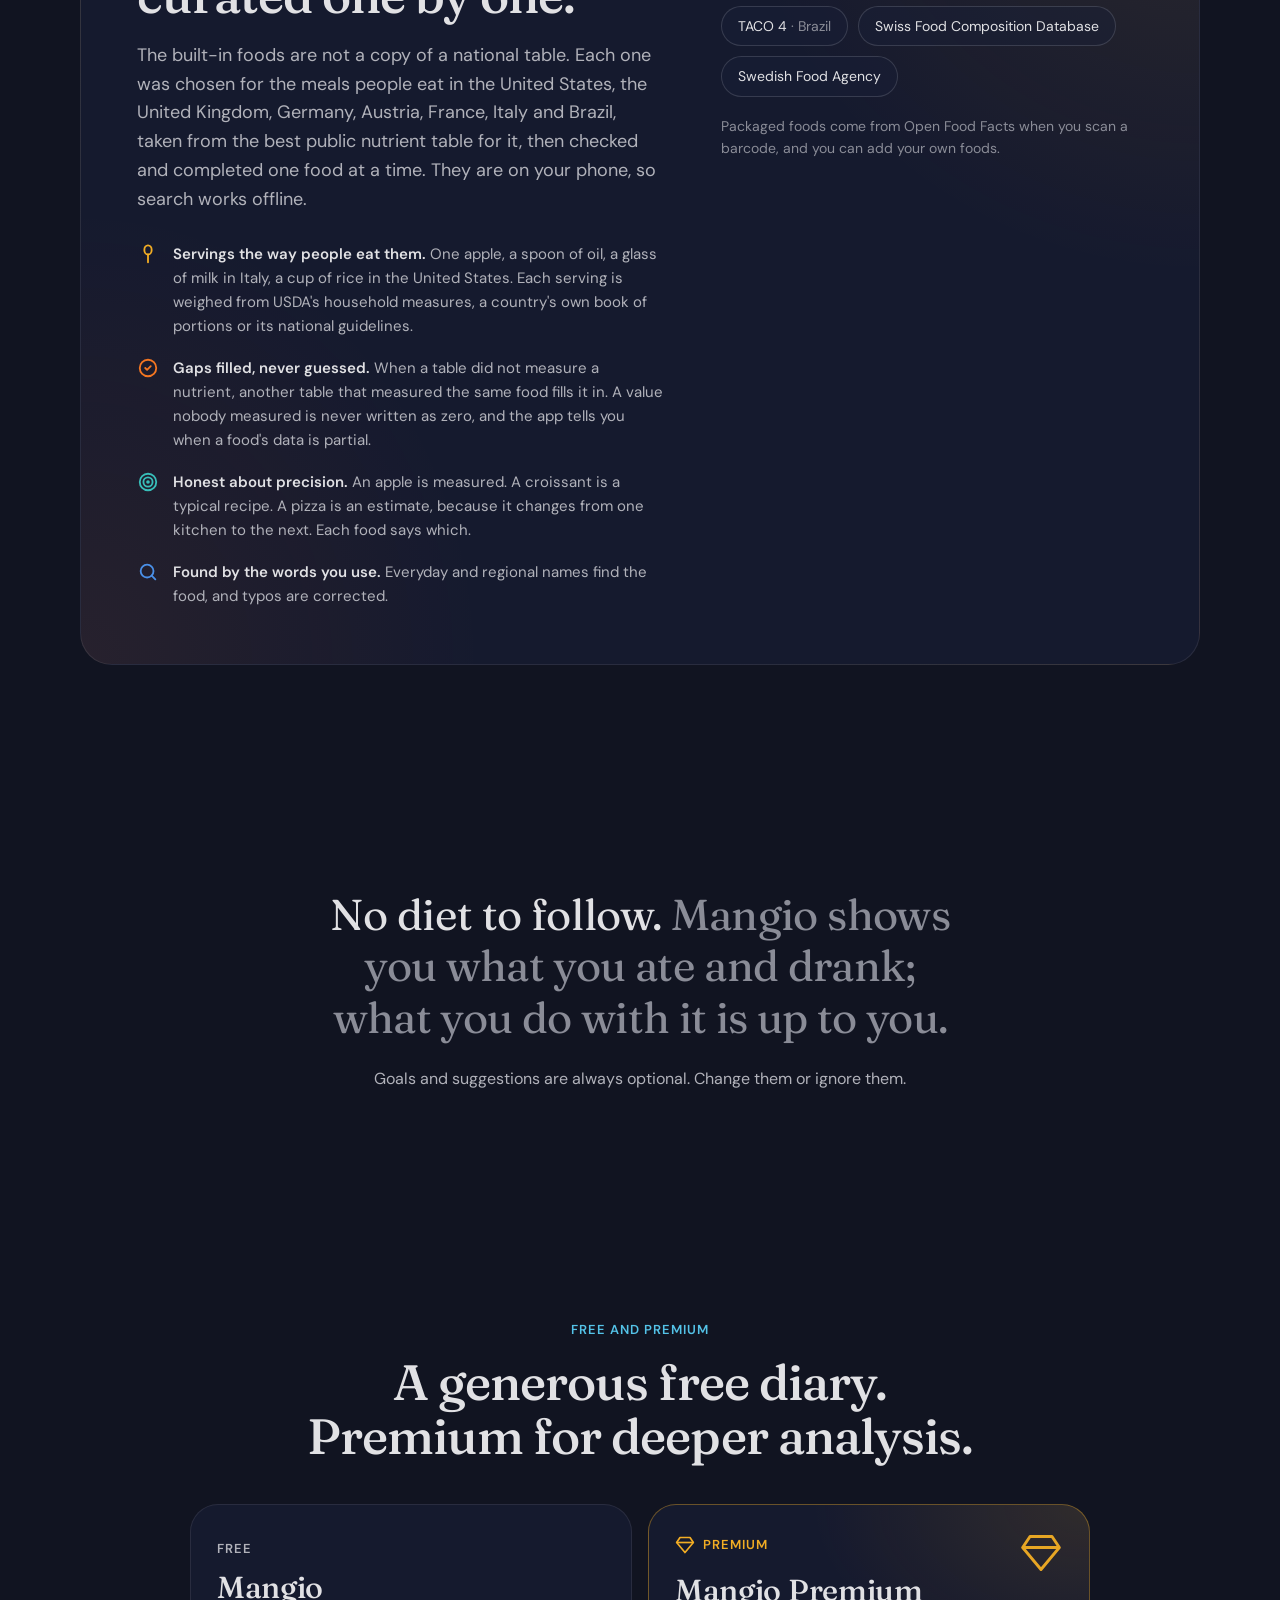
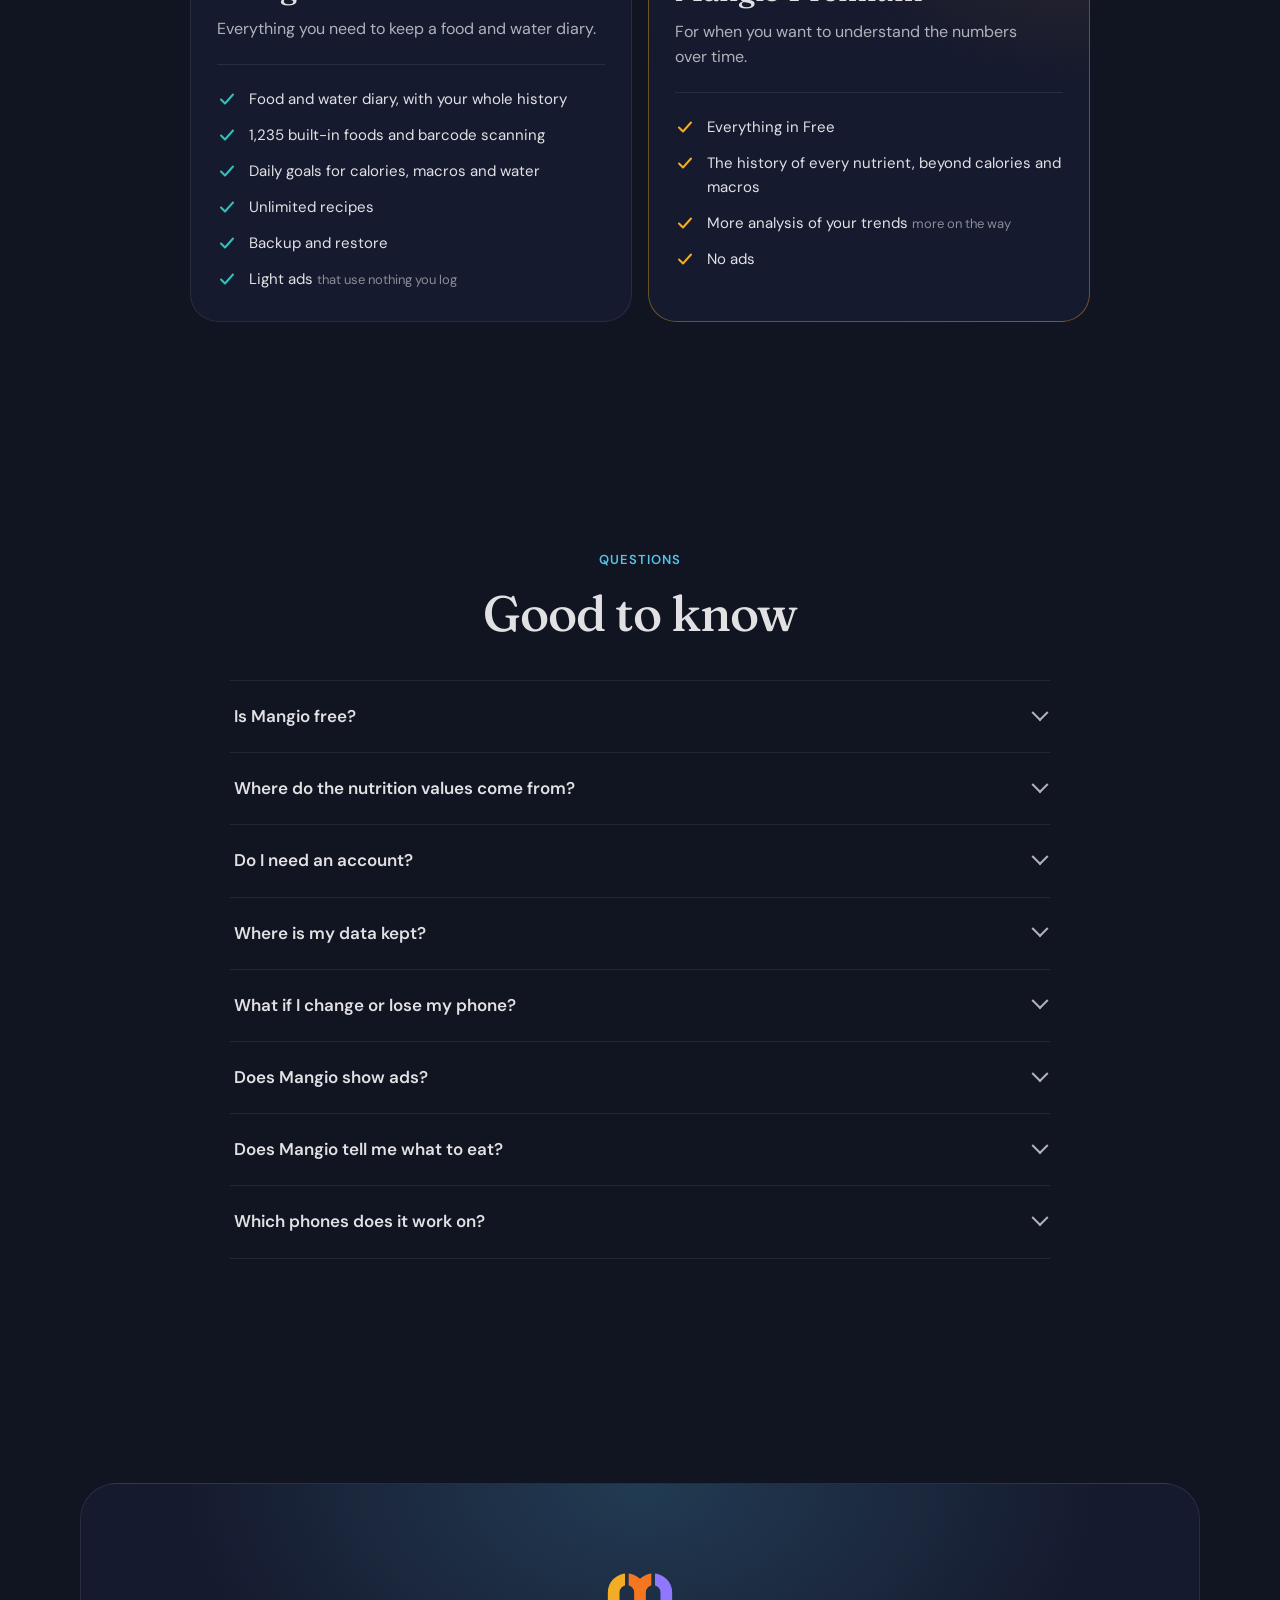
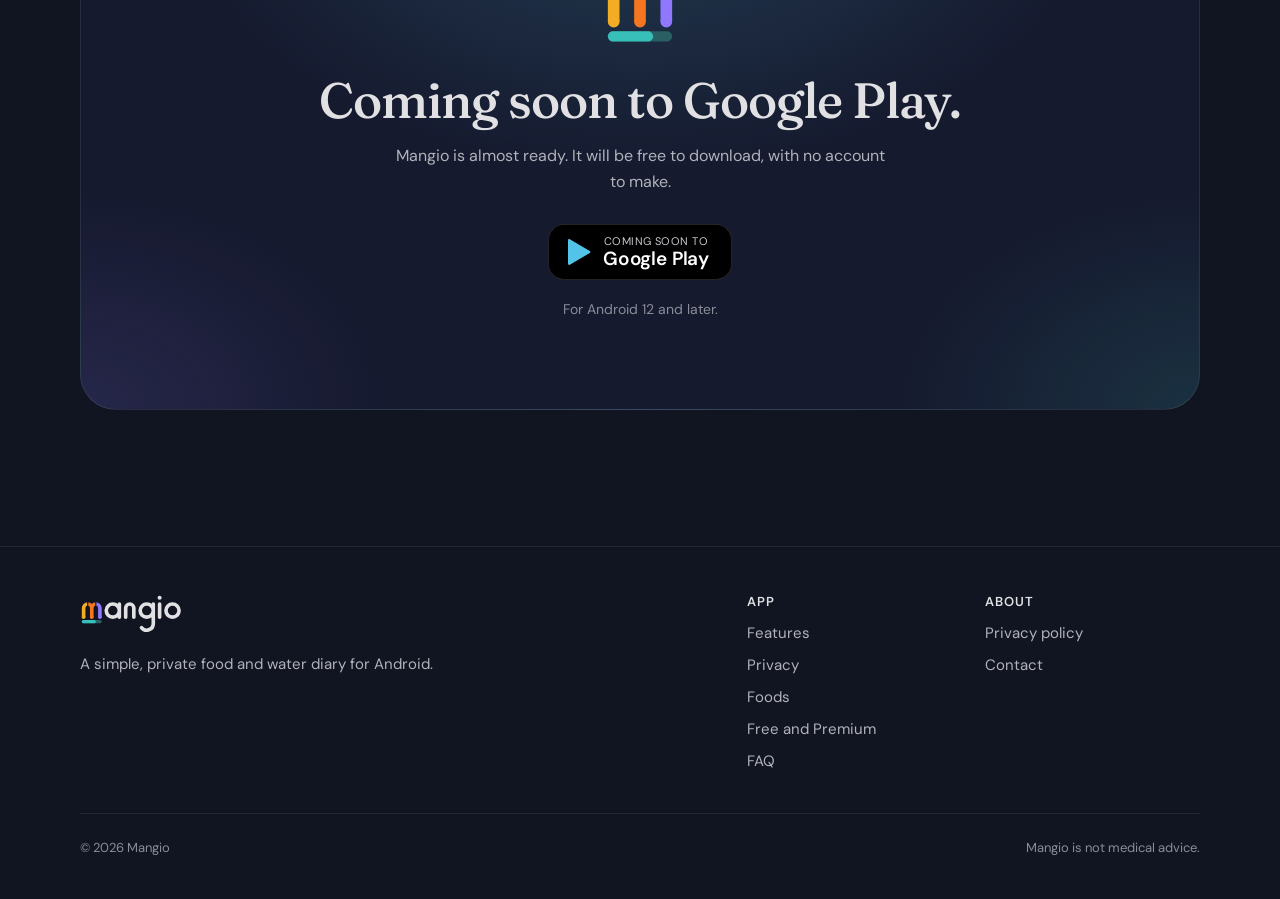
==== commit f1d8297a: "A Private by design section: four promises and everything the app sends. What you log stays on your " ====
--- a/index.html
+++ b/index.html
@@ -50,6 +50,7 @@
       </a>
       <ul class="nav-links">
         <li><a href="#features">Features</a></li>
+        <li><a href="#privacy">Privacy</a></li>
         <li><a href="#foods">Foods</a></li>
         <li><a href="#plans">Free and Premium</a></li>
         <li><a href="#faq">FAQ</a></li>
@@ -215,6 +216,52 @@
       </div>
     </section>
 
+    <!-- Private by design -->
+    <section class="section" id="privacy" aria-labelledby="privacy-title">
+      <div class="wrap">
+        <div class="section-head reveal">
+          <span class="eyebrow">Private by design</span>
+          <h2 id="privacy-title">What you log stays on your phone.</h2>
+          <p>Most food diaries ask for an account and keep your diary on their servers. Mangio doesn't. Privacy isn't a setting here, it's how the app is made: every feature is checked against one rule before it is built, that what you log never leaves your phone through the app.</p>
+        </div>
+        <div class="promises">
+          <article class="card reveal">
+            <div class="icon-dot c-calories" aria-hidden="true"><svg viewBox="0 0 24 24" fill="none" stroke="currentColor" stroke-width="2" stroke-linecap="round" stroke-linejoin="round"><circle cx="12" cy="8" r="4"/><path d="M4 21c0-4 3.6-7 8-7s8 3 8 7"/><path d="M3 3l18 18"/></svg></div>
+            <h3>No account, ever</h3>
+            <p>Every feature works without signing up. Mangio never asks for your name, email or phone number.</p>
+          </article>
+          <article class="card reveal">
+            <div class="icon-dot c-water" aria-hidden="true"><svg viewBox="0 0 24 24" fill="none" stroke="currentColor" stroke-width="2" stroke-linecap="round" stroke-linejoin="round"><rect x="3" y="4" width="18" height="7" rx="2"/><rect x="3" y="13" width="18" height="7" rx="2"/><path d="M3 3l18 18"/></svg></div>
+            <h3>No server holds your diary</h3>
+            <p>Your foods, meals, water, weight and goals are stored on your phone, and every number you see is worked out there.</p>
+          </article>
+          <article class="card reveal">
+            <div class="icon-dot c-fat" aria-hidden="true"><svg viewBox="0 0 24 24" fill="none" stroke="currentColor" stroke-width="2" stroke-linecap="round" stroke-linejoin="round"><rect x="4" y="11" width="16" height="10" rx="2"/><path d="M8 11V7a4 4 0 0 1 8 0v4"/></svg></div>
+            <h3>Never in what the app sends</h3>
+            <p>What you eat, drink and weigh is never in usage statistics, crash reports or ad requests. Not a food, not an amount, not a goal.</p>
+          </article>
+          <article class="card reveal">
+            <div class="icon-dot c-carbs" aria-hidden="true"><svg viewBox="0 0 24 24" fill="none" stroke="currentColor" stroke-width="2" stroke-linecap="round" stroke-linejoin="round"><path d="M14 3H7a2 2 0 0 0-2 2v14a2 2 0 0 0 2 2h10a2 2 0 0 0 2-2V8z"/><path d="M14 3v5h5M12 11v6M9 14l3 3 3-3"/></svg></div>
+            <h3>Your backup, your choice</h3>
+            <p>Save everything to a file and keep it wherever you like: a folder on your phone, a drive of your own.</p>
+          </article>
+        </div>
+        <div class="card sends reveal">
+          <div>
+            <h3>What the app does send</h3>
+            <p>No app is silent, so here is all of it.</p>
+            <a class="sends-link" href="/privacy/">Read the privacy policy</a>
+          </div>
+          <ul>
+            <li><strong>A barcode</strong>, to Open Food Facts, when you scan a product that is not on your phone yet. Nothing about you or what you eat.</li>
+            <li><strong>Anonymous usage counts and crash reports</strong>, to Google, with your consent where the law asks. They say that something happened, never what.</li>
+            <li><strong>What Google needs to show ads</strong> in the free app. Nothing you log is ever in it, and Premium removes the ads.</li>
+            <li><strong>Your purchase of Premium</strong>, through Google Play. We never see your payment details.</li>
+          </ul>
+        </div>
+      </div>
+    </section>
+
     <!-- Foods -->
     <section class="section" id="foods" aria-labelledby="foods-title">
       <div class="wrap">
@@ -378,6 +425,7 @@
             <h2>App</h2>
             <ul>
               <li><a href="/#features">Features</a></li>
+              <li><a href="/#privacy">Privacy</a></li>
               <li><a href="/#foods">Foods</a></li>
               <li><a href="/#plans">Free and Premium</a></li>
               <li><a href="/#faq">FAQ</a></li>
--- a/assets/css/site.css
+++ b/assets/css/site.css
@@ -783,6 +783,88 @@
   }
 }
 
+/* Private by design */
+.promises {
+  display: grid;
+  gap: 16px;
+}
+
+@media (min-width: 640px) {
+  .promises {
+    grid-template-columns: repeat(2, 1fr);
+  }
+}
+
+@media (min-width: 1080px) {
+  .promises {
+    grid-template-columns: repeat(4, 1fr);
+  }
+}
+
+.sends {
+  margin-top: 16px;
+  display: grid;
+  gap: 20px;
+  border-color: rgba(143, 120, 255, 0.28);
+  background:
+    radial-gradient(70% 120% at 0% 0%, rgba(143, 120, 255, 0.12), transparent 70%),
+    var(--surface-soft);
+}
+
+.sends h3 {
+  font-size: 1.5rem;
+}
+
+.sends-link {
+  display: inline-block;
+  margin-top: 14px;
+  font-weight: 600;
+  text-decoration: none;
+}
+
+.sends-link::after {
+  content: " →";
+}
+
+.sends ul {
+  list-style: none;
+  margin: 0;
+  padding: 0;
+  display: grid;
+  gap: 14px;
+}
+
+.sends li {
+  position: relative;
+  padding-left: 22px;
+  color: var(--muted);
+  font-size: 15px;
+}
+
+.sends li::before {
+  content: "";
+  position: absolute;
+  left: 2px;
+  top: 0.62em;
+  width: 8px;
+  height: 8px;
+  border-radius: 50%;
+  background: var(--fat);
+}
+
+.sends li strong {
+  color: var(--text);
+  font-weight: 600;
+}
+
+@media (min-width: 900px) {
+  .sends {
+    grid-template-columns: 1fr 2fr;
+    gap: 48px;
+    padding: 36px;
+  }
+}
+
 /* Food sources */
 .sources {
   display: flex;
